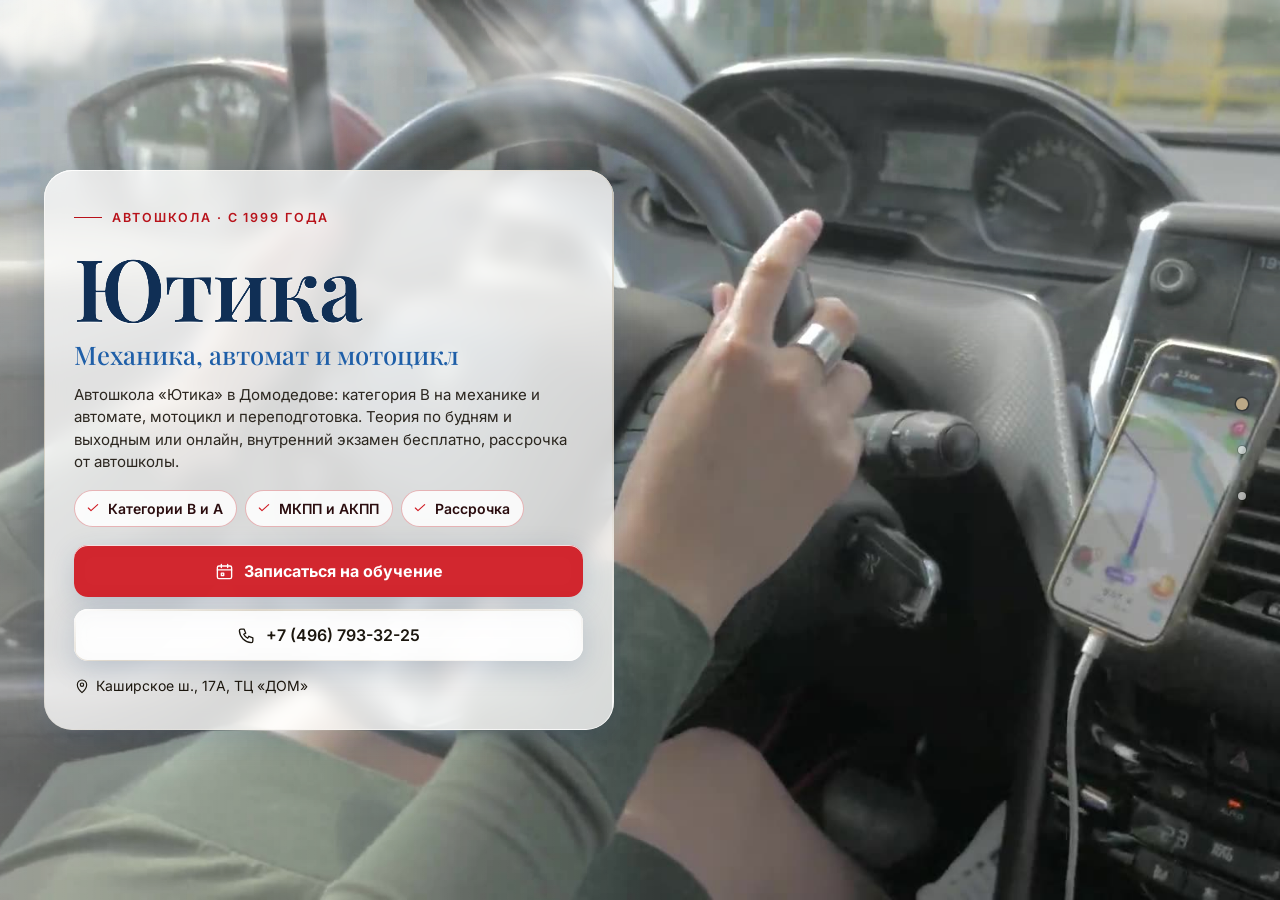
==== index.html @ d8e2cef0 "Автошкола «Ютика»: этап 1 — главная, цены, контакты" ====
<!DOCTYPE html>
<html lang="ru" data-theme="light">
<head>
<meta charset="utf-8">
<meta name="viewport" content="width=device-width, initial-scale=1, viewport-fit=cover">
<title>Автошкола «Ютика», Домодедово — категория B 30 000 ₽, мотоцикл 23 000 ₽, рассрочка</title>
<meta name="description" content="Автошкола «Ютика» в Домодедове: категория B на МКПП и АКПП — 30 000 ₽ по акции, мотоцикл 23 000 ₽, переподготовка 15 000 ₽, рассрочка. ТЦ «ДОМ», Каширское ш., 17А. Телефон +7 (496) 793-32-25.">
<meta name="robots" content="noindex, nofollow, noarchive">
<meta name="geo.region" content="RU-SPE">
<meta name="geo.placename" content="Санкт-Петербург">
<meta name="geo.position" content="59.8944504;30.4585142">
<meta name="ICBM" content="59.8944504, 30.4585142">
<meta property="og:type" content="website">
<meta property="og:locale" content="ru_RU">
<meta property="og:site_name" content="Автошкола «Ютика»">
<meta property="og:title" content="Автошкола «Ютика», Домодедово — категория B 30 000 ₽, мотоцикл 23 000 ₽, рассрочка">
<meta property="og:description" content="Автошкола «Ютика» в Домодедове: категория B на МКПП и АКПП — 30 000 ₽ по акции, мотоцикл 23 000 ₽, переподготовка 15 000 ₽, рассрочка. ТЦ «ДОМ», Каширское ш., 17А. Телефон +7 (496) 793-32-25.">
<meta name="twitter:card" content="summary_large_image">
<meta name="twitter:title" content="Автошкола «Ютика», Домодедово — категория B 30 000 ₽, мотоцикл 23 000 ₽, рассрочка">
<meta name="twitter:description" content="Автошкола «Ютика» в Домодедове: категория B на МКПП и АКПП — 30 000 ₽ по акции, мотоцикл 23 000 ₽, переподготовка 15 000 ₽, рассрочка. ТЦ «ДОМ», Каширское ш., 17А. Телефон +7 (496) 793-32-25.">
<meta name="theme-color" content="#fff0ef">
<link rel="icon" href="data:image/svg+xml,%3Csvg%20xmlns%3D%22http%3A//www.w3.org/2000/svg%22%20viewBox%3D%220%200%2064%2064%22%3E%3Crect%20width%3D%2264%22%20height%3D%2264%22%20rx%3D%2214%22%20fill%3D%22%231f5fa8%22/%3E%3Ccircle%20cx%3D%2232%22%20cy%3D%2232%22%20r%3D%2217%22%20fill%3D%22none%22%20stroke%3D%22%23fff%22%20stroke-width%3D%225%22/%3E%3Ccircle%20cx%3D%2232%22%20cy%3D%2232%22%20r%3D%225%22%20fill%3D%22%23ffc54d%22/%3E%3C/svg%3E">
<script>document.documentElement.classList.add('js');try{var _i=parseInt(localStorage.getItem('nb_fs2'),10),_f=[1,1.15,1.3,1.5][_i];if(_f)document.documentElement.style.setProperty('--fs',_f)}catch(e){}</script>
<style id="hero-timing">:root{--hero-d:1.2s}</style>
<link rel="preload" as="image" href="img/hero-poster.jpg" fetchpriority="high">
<!-- шрифты лежат внутри сайта: Google Fonts у российской аудитории режется -->
<style>
@font-face{font-family:'Inter';font-style:normal;font-weight:400;font-display:swap;src:url(assets/fonts/inter-400-cyrillic-ext.woff2) format('woff2');unicode-range:U+0460-052F, U+1C80-1C8A, U+20B4, U+2DE0-2DFF, U+A640-A69F, U+FE2E-FE2F}
@font-face{font-family:'Inter';font-style:normal;font-weight:400;font-display:swap;src:url(assets/fonts/inter-400-cyrillic.woff2) format('woff2');unicode-range:U+0301, U+0400-045F, U+0490-0491, U+04B0-04B1, U+2116}
@font-face{font-family:'Inter';font-style:normal;font-weight:400;font-display:swap;src:url(assets/fonts/inter-400-latin-ext.woff2) format('woff2');unicode-range:U+0100-02BA, U+02BD-02C5, U+02C7-02CC, U+02CE-02D7, U+02DD-02FF, U+0304, U+0308, U+0329, U+1D00-1DBF, U+1E00-1E9F, U+1EF2-1EFF, U+2020, U+20A0-20AB, U+20AD-20C0, U+2113, U+2C60-2C7F, U+A720-A7FF}
@font-face{font-family:'Inter';font-style:normal;font-weight:400;font-display:swap;src:url(assets/fonts/inter-400-latin.woff2) format('woff2');unicode-range:U+0000-00FF, U+0131, U+0152-0153, U+02BB-02BC, U+02C6, U+02DA, U+02DC, U+0304, U+0308, U+0329, U+2000-206F, U+20AC, U+2122, U+2191, U+2193, U+2212, U+2215, U+FEFF, U+FFFD}
@font-face{font-family:'Inter';font-style:normal;font-weight:500;font-display:swap;src:url(assets/fonts/inter-500-cyrillic-ext.woff2) format('woff2');unicode-range:U+0460-052F, U+1C80-1C8A, U+20B4, U+2DE0-2DFF, U+A640-A69F, U+FE2E-FE2F}
@font-face{font-family:'Inter';font-style:normal;font-weight:500;font-display:swap;src:url(assets/fonts/inter-500-cyrillic.woff2) format('woff2');unicode-range:U+0301, U+0400-045F, U+0490-0491, U+04B0-04B1, U+2116}
@font-face{font-family:'Inter';font-style:normal;font-weight:500;font-display:swap;src:url(assets/fonts/inter-500-latin-ext.woff2) format('woff2');unicode-range:U+0100-02BA, U+02BD-02C5, U+02C7-02CC, U+02CE-02D7, U+02DD-02FF, U+0304, U+0308, U+0329, U+1D00-1DBF, U+1E00-1E9F, U+1EF2-1EFF, U+2020, U+20A0-20AB, U+20AD-20C0, U+2113, U+2C60-2C7F, U+A720-A7FF}
@font-face{font-family:'Inter';font-style:normal;font-weight:500;font-display:swap;src:url(assets/fonts/inter-500-latin.woff2) format('woff2');unicode-range:U+0000-00FF, U+0131, U+0152-0153, U+02BB-02BC, U+02C6, U+02DA, U+02DC, U+0304, U+0308, U+0329, U+2000-206F, U+20AC, U+2122, U+2191, U+2193, U+2212, U+2215, U+FEFF, U+FFFD}
@font-face{font-family:'Inter';font-style:normal;font-weight:600;font-display:swap;src:url(assets/fonts/inter-600-cyrillic-ext.woff2) format('woff2');unicode-range:U+0460-052F, U+1C80-1C8A, U+20B4, U+2DE0-2DFF, U+A640-A69F, U+FE2E-FE2F}
@font-face{font-family:'Inter';font-style:normal;font-weight:600;font-display:swap;src:url(assets/fonts/inter-600-cyrillic.woff2) format('woff2');unicode-range:U+0301, U+0400-045F, U+0490-0491, U+04B0-04B1, U+2116}
@font-face{font-family:'Inter';font-style:normal;font-weight:600;font-display:swap;src:url(assets/fonts/inter-600-latin-ext.woff2) format('woff2');unicode-range:U+0100-02BA, U+02BD-02C5, U+02C7-02CC, U+02CE-02D7, U+02DD-02FF, U+0304, U+0308, U+0329, U+1D00-1DBF, U+1E00-1E9F, U+1EF2-1EFF, U+2020, U+20A0-20AB, U+20AD-20C0, U+2113, U+2C60-2C7F, U+A720-A7FF}
@font-face{font-family:'Inter';font-style:normal;font-weight:600;font-display:swap;src:url(assets/fonts/inter-600-latin.woff2) format('woff2');unicode-range:U+0000-00FF, U+0131, U+0152-0153, U+02BB-02BC, U+02C6, U+02DA, U+02DC, U+0304, U+0308, U+0329, U+2000-206F, U+20AC, U+2122, U+2191, U+2193, U+2212, U+2215, U+FEFF, U+FFFD}
@font-face{font-family:'Inter';font-style:normal;font-weight:700;font-display:swap;src:url(assets/fonts/inter-700-cyrillic-ext.woff2) format('woff2');unicode-range:U+0460-052F, U+1C80-1C8A, U+20B4, U+2DE0-2DFF, U+A640-A69F, U+FE2E-FE2F}
@font-face{font-family:'Inter';font-style:normal;font-weight:700;font-display:swap;src:url(assets/fonts/inter-700-cyrillic.woff2) format('woff2');unicode-range:U+0301, U+0400-045F, U+0490-0491, U+04B0-04B1, U+2116}
@font-face{font-family:'Inter';font-style:normal;font-weight:700;font-display:swap;src:url(assets/fonts/inter-700-latin-ext.woff2) format('woff2');unicode-range:U+0100-02BA, U+02BD-02C5, U+02C7-02CC, U+02CE-02D7, U+02DD-02FF, U+0304, U+0308, U+0329, U+1D00-1DBF, U+1E00-1E9F, U+1EF2-1EFF, U+2020, U+20A0-20AB, U+20AD-20C0, U+2113, U+2C60-2C7F, U+A720-A7FF}
@font-face{font-family:'Inter';font-style:normal;font-weight:700;font-display:swap;src:url(assets/fonts/inter-700-latin.woff2) format('woff2');unicode-range:U+0000-00FF, U+0131, U+0152-0153, U+02BB-02BC, U+02C6, U+02DA, U+02DC, U+0304, U+0308, U+0329, U+2000-206F, U+20AC, U+2122, U+2191, U+2193, U+2212, U+2215, U+FEFF, U+FFFD}
@font-face{font-family:'Playfair Display';font-style:normal;font-weight:500;font-display:swap;src:url(assets/fonts/playfair-display-500-cyrillic.woff2) format('woff2');unicode-range:U+0301, U+0400-045F, U+0490-0491, U+04B0-04B1, U+2116}
@font-face{font-family:'Playfair Display';font-style:normal;font-weight:500;font-display:swap;src:url(assets/fonts/playfair-display-500-latin-ext.woff2) format('woff2');unicode-range:U+0100-02BA, U+02BD-02C5, U+02C7-02CC, U+02CE-02D7, U+02DD-02FF, U+0304, U+0308, U+0329, U+1D00-1DBF, U+1E00-1E9F, U+1EF2-1EFF, U+2020, U+20A0-20AB, U+20AD-20C0, U+2113, U+2C60-2C7F, U+A720-A7FF}
@font-face{font-family:'Playfair Display';font-style:normal;font-weight:500;font-display:swap;src:url(assets/fonts/playfair-display-500-latin.woff2) format('woff2');unicode-range:U+0000-00FF, U+0131, U+0152-0153, U+02BB-02BC, U+02C6, U+02DA, U+02DC, U+0304, U+0308, U+0329, U+2000-206F, U+20AC, U+2122, U+2191, U+2193, U+2212, U+2215, U+FEFF, U+FFFD}
@font-face{font-family:'Playfair Display';font-style:normal;font-weight:600;font-display:swap;src:url(assets/fonts/playfair-display-600-cyrillic.woff2) format('woff2');unicode-range:U+0301, U+0400-045F, U+0490-0491, U+04B0-04B1, U+2116}
@font-face{font-family:'Playfair Display';font-style:normal;font-weight:600;font-display:swap;src:url(assets/fonts/playfair-display-600-latin-ext.woff2) format('woff2');unicode-range:U+0100-02BA, U+02BD-02C5, U+02C7-02CC, U+02CE-02D7, U+02DD-02FF, U+0304, U+0308, U+0329, U+1D00-1DBF, U+1E00-1E9F, U+1EF2-1EFF, U+2020, U+20A0-20AB, U+20AD-20C0, U+2113, U+2C60-2C7F, U+A720-A7FF}
@font-face{font-family:'Playfair Display';font-style:normal;font-weight:600;font-display:swap;src:url(assets/fonts/playfair-display-600-latin.woff2) format('woff2');unicode-range:U+0000-00FF, U+0131, U+0152-0153, U+02BB-02BC, U+02C6, U+02DA, U+02DC, U+0304, U+0308, U+0329, U+2000-206F, U+20AC, U+2122, U+2191, U+2193, U+2212, U+2215, U+FEFF, U+FFFD}
/* ===== Notary site — generator stylesheet (light warm base, dark theme by toggle) ===== */
:root{
  --p100:#665230; --p90:#97825e; --p80:#bba887; --p70:#c2b9a9; --p50:#dad5ce; --p40:#e0dedb;
  --p30:#eeece9; --p20:#f1f1f0; --p10:#f8f8f8; --n100:#0e0f11; --n90:#3c404b; --n10:#fff;

  --bg:var(--p10); --bg2:var(--p20); --bg3:var(--p30); --card:var(--n10); --text:var(--n100); --muted:var(--n90);
  --line:var(--p50); --line2:var(--p40); --accent:var(--p90); --accent-d:var(--p100); --accent-l:var(--p80); --accent-soft:var(--p30);
  --on-accent:#fff; --shadow:0 1px 10px rgba(51,51,51,.10); --shadow-lg:0 12px 40px rgba(30,24,10,.14);
  --hero-ov1:rgba(14,15,17,.72); --hero-ov2:rgba(14,15,17,.30); --sec-ov:rgba(248,248,248,.72);
  --ok:#2e8b57; --bad:#b4453b;
  /* те же цвета составляющими: rgba() понимают все браузеры, color-mix() — нет */
  --bg-rgb:248,248,248; --card-rgb:255,255,255; --accent-rgb:151,130,94; --ok-rgb:46,139,87;

  --zc:var(--fs); --fs:1; --vwu:calc(1vw / var(--fs)); --vhu:calc(1vh / var(--fs));   /* масштаб текста (А−/А+) и «честные» vw/vh под ним */
  --hdr-h:68px; --bar-h:70px; --vh:calc(100*var(--vhu)); --gap:24px; --radius:14px; --radius-s:10px;
  --font:"Inter",Tahoma,Arial,sans-serif; --serif:"Playfair Display",Georgia,"Times New Roman",serif;
  --ease:cubic-bezier(.65,.05,.36,1); --speed:520ms;
}
html[data-theme="dark"]{
  --bg:#17150f; --bg2:#1d1a13; --bg3:#252117; --card:#221e15; --text:#f1ebdf; --muted:#b9ae98;
  --line:#3a3325; --line2:#2f2a1e; --accent:#c9b17f; --accent-d:#e0cf9f; --accent-l:#8d7b58; --accent-soft:#2a251a;
  --on-accent:#17150f; --shadow:0 1px 12px rgba(0,0,0,.45); --shadow-lg:0 14px 40px rgba(0,0,0,.55);
  --hero-ov1:rgba(10,9,6,.80); --hero-ov2:rgba(10,9,6,.40); --sec-ov:rgba(16,15,12,.76);
  --bg-rgb:23,21,15; --card-rgb:34,30,21; --accent-rgb:201,177,127;
}

*,*::before,*::after{box-sizing:border-box}
/* А−/А+: весь сайт — шапка, плашки, меню, формы, окна — растёт пропорционально, как при увеличении масштаба в браузере */
html{-webkit-text-size-adjust:100%;scroll-behavior:auto;zoom:var(--fs,1)}
html,body{height:100%;margin:0;overflow:hidden;background:var(--bg);color:var(--text);
  font-family:var(--font);font-size:16px;line-height:1.55;-webkit-font-smoothing:antialiased}
body{overscroll-behavior:none;position:relative}
a{color:inherit;text-decoration:none}
img{display:block;max-width:100%}
button{font:inherit;color:inherit;background:none;border:0;padding:0;cursor:pointer}
input,select,textarea{font:inherit;color:inherit}
h1,h2,h3,h4,p{margin:0}
ul{margin:0;padding:0;list-style:none}
svg{display:block}
.ico{width:22px;height:22px;stroke:currentColor;fill:none;stroke-width:1.7;stroke-linecap:round;stroke-linejoin:round;flex:none}
.vh{position:absolute!important;width:1px;height:1px;overflow:hidden;clip:rect(0 0 0 0);white-space:nowrap}

/* ---------- typography helpers ---------- */
.kicker{display:inline-flex;align-items:center;gap:10px;font-size:13px;font-weight:600;letter-spacing:.14em;text-transform:uppercase;color:var(--accent)}
.kicker::before{content:"";width:28px;height:1px;background:var(--accent)}
.h2{font-size:clamp(26px,calc(3.2*var(--vwu,1vw)),40px);font-weight:600;letter-spacing:-.02em;line-height:1.12;margin-top:10px}
.lead{color:var(--muted);font-size:17px;max-width:640px;margin-top:12px}
.sec-head{margin-bottom:28px}
#contacts .sec-head{margin-bottom:18px}

/* ---------- buttons ---------- */
.btn{display:inline-flex;align-items:center;justify-content:center;gap:10px;min-height:48px;padding:0 22px;border-radius:999px;
  font-weight:600;font-size:15px;line-height:1;border:1.5px solid transparent;transition:background .25s,color .25s,border-color .25s,transform .2s,box-shadow .25s;white-space:nowrap}
.btn:active{transform:translateY(1px)}
.btn-primary{background:var(--accent-d);color:var(--on-accent);border-color:var(--accent-d)}
.btn-primary:hover{background:var(--accent);border-color:var(--accent);color:#fff}
html[data-theme="dark"] .btn-primary:hover{color:#17150f}
.btn-ghost{border-color:var(--line);color:var(--text);background:var(--card)}
.btn-ghost:hover{border-color:var(--accent);color:var(--accent-d)}
.btn-light{background:rgba(255,255,255,.14);color:#fff;border-color:rgba(255,255,255,.55);backdrop-filter:blur(6px)}
.btn-light:hover{background:#fff;color:var(--n100)}
.btn-white{background:#fff;color:var(--n100);border-color:#fff}
.btn-white:hover{background:var(--p30);border-color:var(--p30)}
.btn .ico{width:18px;height:18px}
.btn-sm{min-height:44px;padding:0 16px;font-size:14px}

/* ---------- header ---------- */
.hdr{position:fixed;top:0;left:0;right:0;height:var(--hdr-h);z-index:200;display:flex;align-items:center;
  zoom:calc(1 / var(--zc,1)); --vwu:1vw; --vhu:1vh;   /* А−/А+ шапку не трогают: она всегда как при 100 % (страница в zoom, шапка — встречный zoom) */
  background:rgba(var(--bg-rgb),.88);backdrop-filter:blur(12px);-webkit-backdrop-filter:blur(12px);
  border-bottom:1px solid var(--line2);transition:background .3s}
.hdr-in{width:100%;max-width:1280px;margin:0 auto;padding:0 28px;display:flex;align-items:center;gap:24px}
.brand{display:flex;align-items:center;gap:12px;min-width:0;min-height:44px}
.mono-img{object-fit:contain;background:#fff;padding:2px;box-sizing:border-box}
.mono{width:42px;height:42px;border-radius:12px;background:var(--accent-d);color:var(--on-accent);display:grid;place-items:center;
  font-family:var(--serif);font-size:20px;font-weight:600;flex:none;letter-spacing:.02em}
.brand-t{display:flex;flex-direction:column;line-height:1.15;min-width:0}
.brand-n{font-weight:600;font-size:15px;white-space:nowrap;overflow:hidden;text-overflow:ellipsis}
.brand-s{font-size:13px;color:var(--muted);white-space:nowrap;overflow:hidden;text-overflow:ellipsis}
.nav{display:flex;align-items:center;gap:4px;margin-left:auto}
.nav > li{position:relative}
.nav-a{display:inline-flex;align-items:center;gap:6px;min-height:44px;padding:10px 12px;border-radius:8px;font-size:14px;font-weight:500;color:var(--text);opacity:.8;transition:opacity .2s,background .2s}
.nav-a:hover,.nav-a.cur,.nav > li.open > .nav-a{opacity:1;background:var(--bg3)}
.nav-a .chev{width:14px;height:14px;transition:transform .25s}
.nav > li.open > .nav-a .chev{transform:rotate(180deg)}
.hdr-tools{display:flex;align-items:center;gap:6px;margin-left:8px}
.tool{width:44px;height:44px;border-radius:10px;display:grid;place-items:center;color:var(--text);opacity:.8;transition:background .2s,opacity .2s}
.tool:hover{background:var(--bg3);opacity:1}
.tool .ico{width:20px;height:20px}
.tool-lang{width:auto;padding:0 10px;gap:6px;font-size:13px;font-weight:600;letter-spacing:.04em;display:flex;align-items:center}
.lang-wrap{position:relative}
.lang-dd{position:absolute;right:0;top:calc(100% + 8px);background:var(--card);border:1px solid var(--line);border-radius:12px;box-shadow:var(--shadow-lg);
  padding:6px;min-width:190px;display:none;z-index:210}
.lang-wrap.open .lang-dd{display:block}
.lang-dd button,.lang-dd a{display:flex;width:100%;align-items:center;gap:10px;min-height:44px;padding:9px 12px;border-radius:8px;font-size:14px;text-align:left}
.lang-dd button:hover,.lang-dd a:hover{background:var(--bg3)}
.lang-dd button.cur,.lang-dd a.cur{color:var(--accent-d);font-weight:600}
.lang-dd b{font-size:13px;letter-spacing:.08em;width:26px;color:var(--muted)}
.hdr-book{margin-left:4px}
.burger{display:none}
.moon,.sun{display:none}
html[data-theme="dark"] .sun{display:block}
html:not([data-theme="dark"]) .moon{display:block}

/* mega menu */
.mega{position:absolute;left:50%;top:calc(100% + 10px);transform:translateX(-50%);width:min(980px,calc(calc(100*var(--vwu,1vw)) - 40px));
  background:var(--card);border:1px solid var(--line);border-radius:16px;box-shadow:var(--shadow-lg);padding:20px;display:none;z-index:210}
.nav > li.open > .mega{display:block}
.mega-head{display:flex;justify-content:space-between;align-items:baseline;gap:16px;padding:0 6px 14px;border-bottom:1px solid var(--line2);margin-bottom:12px}
.mega-head b{font-size:14px}
.mega-head span{font-size:13px;color:var(--muted)}
.mega-grid{display:grid;grid-template-columns:repeat(2,1fr);gap:4px}
.mega-it{display:flex;gap:12px;align-items:flex-start;padding:10px 12px;border-radius:10px;text-align:left;width:100%;transition:background .2s}
.mega-it:hover{background:var(--bg3)}
.mega-it .cic{width:38px;height:38px;border-radius:10px;background:var(--accent-soft);color:var(--accent-d);display:grid;place-items:center;flex:none}
.mega-it .cic .ico{width:20px;height:20px}
.mega-it b{display:block;font-size:14px;font-weight:600}
.mega-it small{display:block;font-size:13px;color:var(--muted);line-height:1.35;margin-top:2px}
.mega-it em{font-style:normal;font-size:13px;color:var(--accent);margin-top:3px;display:block}

/* mobile menu */
.mmenu{position:fixed;top:calc(var(--hdr-h) / var(--zc,1));left:0;right:0;bottom:var(--bar-h);z-index:190;background:var(--bg);overflow-y:auto;padding:14px 18px 30px;display:none}
.mmenu.open{display:block}
.mmenu a,.mmenu .macc > button{display:flex;align-items:center;justify-content:space-between;width:100%;padding:14px 6px;border-bottom:1px solid var(--line2);font-size:17px;font-weight:500;text-align:left}
.mmenu .macc > button .chev{width:18px;height:18px;transition:transform .25s}
.mmenu .macc.open > button .chev{transform:rotate(180deg)}
.mmenu .macc-list{display:none;padding:4px 0 8px}
.mmenu .macc.open .macc-list{display:block}
.mmenu .macc-list button{display:flex;align-items:center;gap:12px;width:100%;padding:11px 8px;border-radius:10px;text-align:left;font-size:15px}
.mmenu .macc-list button:hover{background:var(--bg3)}
.mmenu .macc-list .cic{width:32px;height:32px;border-radius:8px;background:var(--accent-soft);color:var(--accent-d);display:grid;place-items:center;flex:none}
.mmenu .macc-list .cic .ico{width:17px;height:17px}
.mmenu-foot{display:flex;flex-wrap:wrap;gap:8px;margin-top:18px}
.mmenu-foot .btn{flex:1}

/* ---------- full-page scroller ---------- */
.fp{position:relative;width:100%;height:var(--vh);overflow:hidden}
.fp-track{will-change:transform;transition:transform var(--speed) var(--ease)}
.fp-track.no-anim{transition:none}
.sec{position:relative;height:var(--vh);width:100%;overflow:hidden}
.sec-scroll{height:100%;overflow-y:auto;overflow-x:hidden;display:flex;flex-direction:column;
  padding:calc(var(--hdr-h) / var(--zc,1) + 20px) 28px calc(var(--bar-h) + 96px);-webkit-overflow-scrolling:touch;scrollbar-width:thin;scrollbar-color:var(--line) transparent}
.wrap{margin:auto;width:100%;max-width:1180px}
.sec-alt{background:var(--bg2)}

/* reveal animation */
.rv{opacity:0;transform:translateY(18px);transition:opacity .7s ease,transform .7s ease;transition-delay:calc(var(--i,0) * 90ms)}
.sec.active .rv{opacity:1;transform:none}

/* side dots */
.dots{position:fixed;right:16px;top:50%;transform:translateY(-50%);z-index:150;display:flex;flex-direction:column;gap:2px}
.dots button{position:relative;width:44px;height:44px;display:grid;place-items:center}
.dots button::after{content:"";width:8px;height:8px;border-radius:50%;background:var(--muted);opacity:.45;transition:transform .25s,opacity .25s,background .25s}
.dots button:hover::after{opacity:.9}
.dots button.cur::after{background:var(--accent);opacity:1;transform:scale(1.5)}
.dots button span{position:absolute;right:32px;top:50%;transform:translateY(-50%) translateX(6px);background:var(--n100);color:#fff;font-size:13px;
  padding:5px 10px;border-radius:6px;white-space:nowrap;opacity:0;pointer-events:none;transition:opacity .2s,transform .2s}
.dots button:hover span{opacity:1;transform:translateY(-50%)}
.sec-hero ~ .dots{color:#fff}
body[data-sec="0"] .dots button::after{background:#fff}
body[data-sec="0"] .dots button.cur::after{background:var(--p80)}

.sec:not(.sec-hero) .sec-scroll{position:relative;z-index:1}

.status{display:inline-flex;align-items:center;gap:8px;padding:8px 14px 8px 10px;border-radius:999px;background:rgba(255,255,255,.12);border:1px solid rgba(255,255,255,.28);font-size:13px;backdrop-filter:blur(6px)}
.status i{width:9px;height:9px;border-radius:50%;background:#7bd389;box-shadow:0 0 0 3px rgba(123,211,137,.28)}
.status.closed i{background:#f08a7e;box-shadow:0 0 0 3px rgba(240,138,126,.28)}
.status.soon i{background:#f0c674;box-shadow:0 0 0 3px rgba(240,198,116,.28)}
.status span{opacity:.85}
.addr-link{display:inline-flex;align-items:center;gap:6px;border-bottom:1px solid currentColor;padding:13px 0 14px;margin:-13px 0 -14px;transition:color .2s}
.addr-link:hover{color:var(--accent)}
.addr-link .ico{width:16px;height:16px}

/* ---------- services ---------- */
.svc-grid{display:grid;grid-template-columns:repeat(5,1fr);gap:14px}
.svc{display:flex;flex-direction:column;align-items:flex-start;gap:10px;padding:18px 16px 16px;border-radius:var(--radius);background:var(--card);border:1px solid var(--line2);
  text-align:left;min-height:170px;transition:transform .25s,box-shadow .25s,border-color .25s;position:relative}
.svc:hover{transform:translateY(-3px);box-shadow:var(--shadow-lg);border-color:var(--accent-l)}
.svc .cic{width:44px;height:44px;border-radius:12px;background:var(--accent-soft);color:var(--accent-d);display:grid;place-items:center}
.svc b{font-size:15px;font-weight:600;line-height:1.3}
.svc small{font-size:13px;color:var(--muted);line-height:1.35}
.svc em{font-style:normal;font-size:13px;color:var(--accent);margin-top:auto;padding-top:6px;display:inline-flex;align-items:center;gap:4px}
.svc em .ico{width:12px;height:12px}

/* ---------- about ---------- */
.about{display:grid;grid-template-columns:1.15fr .85fr;gap:48px;align-items:start}
.about-txt p{color:var(--muted);margin-top:14px;font-size:16px}
.about-txt p:first-of-type{color:var(--text)}
.quote{margin-top:22px;padding:16px 20px;border-left:3px solid var(--accent);background:var(--card);border-radius:0 12px 12px 0;font-family:var(--serif);font-size:18px;line-height:1.45;color:var(--text)}
.creds{display:grid;gap:10px}
.cred{display:flex;gap:14px;align-items:center;padding:14px 16px;border-radius:12px;background:var(--card);border:1px solid var(--line2)}
.cred .cic{width:40px;height:40px;border-radius:10px;background:var(--accent-soft);color:var(--accent-d);display:grid;place-items:center;flex:none}
.cred .cic .ico{width:20px;height:20px}
.cred small{display:block;font-size:13px;color:var(--muted);text-transform:uppercase;letter-spacing:.06em}
.cred b{display:block;font-size:15px;font-weight:600;line-height:1.3}
.chips{display:flex;flex-wrap:wrap;gap:8px;margin-top:16px}
.chips li{padding:8px 14px;border-radius:999px;border:1px solid var(--accent-l);color:var(--accent-d);font-size:13.5px;font-weight:500;background:var(--card)}
.strong-lbl{margin-top:22px;font-size:13px;text-transform:uppercase;letter-spacing:.1em;color:var(--muted)}

/* ---------- how ---------- */
.steps{display:grid;grid-template-columns:repeat(5,1fr);gap:16px;position:relative;margin-top:14px}
.steps::before{content:"";position:absolute;left:8%;right:8%;top:30px;height:1px;background:var(--line)}
.step{position:relative;padding:0 8px}
.step-n{width:60px;height:60px;border-radius:50%;background:var(--card);border:1.5px solid var(--accent-l);color:var(--accent-d);display:grid;place-items:center;
  font-family:var(--serif);font-size:24px;font-weight:600;position:relative;z-index:1;transition:background .4s,color .4s}
.sec.active .step-n{animation:pop .6s var(--ease) both;animation-delay:calc(var(--i) * 140ms + 150ms)}
@keyframes pop{0%{transform:scale(.6);opacity:0}60%{transform:scale(1.08);opacity:1}100%{transform:scale(1)}}
.step b{display:block;margin-top:16px;font-size:17px;font-weight:600}
.step p{color:var(--muted);font-size:14.5px;margin-top:6px}

/* ---------- reviews ---------- */
.reviews{display:grid;grid-template-columns:300px 1fr;gap:28px;align-items:start}
.rsum{background:var(--card);border:1px solid var(--line2);border-radius:var(--radius);padding:26px 24px;text-align:center}
.rsum .big{font-family:var(--serif);font-size:64px;line-height:1;font-weight:500;color:var(--accent-d)}
.stars{display:inline-flex;gap:3px;--fill:100%}
.stars svg{width:20px;height:20px}
.stars .st{fill:var(--line);stroke:none}
.stars .st.on{fill:#e7b73b}
.stars .st.half{fill:url(#halfgrad)}
.rsum .stars{margin-top:8px}
.rsum p{color:var(--muted);font-size:13.5px;margin-top:10px;line-height:1.4}
.rsum .btn{margin-top:16px;width:100%}
.rsum .gis{display:block;margin:10px 0 -14px;padding:14px 0;font-size:13px;color:var(--accent-d);text-decoration:underline;text-underline-offset:3px}
.rgrid{display:grid;grid-template-columns:repeat(2,1fr);gap:14px}
.rev{background:var(--card);border:1px solid var(--line2);border-radius:var(--radius);padding:20px;display:flex;flex-direction:column;gap:10px}
.rev .stars svg{width:15px;height:15px}
.rev p{font-size:14.5px;line-height:1.5;flex:1}
.rev p::before{content:"“";font-family:var(--serif);color:var(--accent);font-size:22px;line-height:0;margin-right:4px;vertical-align:-6px}
.rev-meta{display:flex;flex-wrap:wrap;justify-content:space-between;gap:4px 10px;align-items:baseline;font-size:13px;color:var(--muted)}
.rev-meta b{color:var(--text);font-weight:600}
.rev-src{display:inline-flex;align-items:center;gap:5px;white-space:nowrap;margin-left:auto}
.rev-src i{width:6px;height:6px;border-radius:50%;background:var(--accent)}
.rev-sample{color:var(--muted);font-style:italic;opacity:.85}
.rev-real{color:var(--accent-d);font-weight:600}
.rev-real i{background:var(--ok)}
.rev-is-real{border-color:var(--accent-l)}
.demo-note{margin-top:14px;max-width:760px;font-size:13.5px;line-height:1.45;color:var(--muted);background:var(--accent-soft);
  border-left:3px solid var(--accent);border-radius:0 8px 8px 0;padding:8px 12px}
.rnote{margin-top:14px;font-size:13px;color:var(--muted)}

/* ---------- faq ---------- */
.faq{display:grid;grid-template-columns:1fr 1fr;gap:0 32px;align-items:start}
.faq-col{display:flex;flex-direction:column}
.fq{border-bottom:1px solid var(--line)}
.fq > button{display:flex;width:100%;align-items:center;justify-content:space-between;gap:16px;min-height:44px;padding:16px 4px;text-align:left;font-weight:600;font-size:15.5px;line-height:1.35}
.fq > button .pl{width:26px;height:26px;border-radius:50%;border:1px solid var(--line);display:grid;place-items:center;flex:none;color:var(--accent-d);transition:transform .3s,background .3s}
.fq > button .pl .ico{width:14px;height:14px}
.fq.open > button .pl{transform:rotate(45deg);background:var(--accent-soft)}
.fq-a{display:grid;grid-template-rows:0fr;transition:grid-template-rows .35s var(--ease)}
.fq.open .fq-a{grid-template-rows:1fr}
.fq-a > div{overflow:hidden}
.fq-a p{color:var(--muted);font-size:14.5px;padding:0 4px 16px;line-height:1.55}
.fq-a .faq-note{font-size:13px;color:var(--accent-d);padding-bottom:6px}
.fq-a .faq-note:empty{display:none}

/* ---------- contacts ---------- */
.contacts{display:grid;grid-template-columns:1fr 1.05fr 1fr;gap:18px;align-items:stretch}
.contacts .cbox{padding:16px 18px}
.cbox{background:var(--card);border:1px solid var(--line2);border-radius:var(--radius);padding:20px}
.cl{display:grid;gap:12px}
.cl li{display:flex;gap:12px;align-items:flex-start}
.cl .cic{width:36px;height:36px;border-radius:10px;background:var(--accent-soft);color:var(--accent-d);display:grid;place-items:center;flex:none}
.cl .cic .ico{width:18px;height:18px}
.cl small{display:block;font-size:13px;color:var(--muted);text-transform:uppercase;letter-spacing:.06em}
.cl b{display:block;font-weight:500;font-size:15px;line-height:1.4}
.cl a.tel,.cl a.mail{display:block;padding:14px 0;margin:-14px 0}
.cl a.tel:hover,.cl a.mail:hover{color:var(--accent-d)}
.hours-link{display:inline-block;font-size:13px;color:var(--accent-d);text-decoration:underline;text-underline-offset:3px;padding:14px 0;margin:-14px 0}
.cl .msgs{display:flex;gap:8px;margin-top:4px;flex-wrap:wrap}
.cl .msgs a{display:inline-flex;align-items:center;gap:6px;padding:6px 10px;border-radius:8px;border:1px solid var(--line);font-size:13px;min-height:44px}
.cl .msgs a .ico{width:16px;height:16px}
.mapbox{display:flex;flex-direction:column;gap:12px;padding:12px}
.map{flex:1;min-height:280px;border-radius:10px;overflow:hidden;border:1px solid var(--line);background:var(--bg3);position:relative}
.map iframe{width:100%;height:100%;border:0;position:absolute;inset:0}
.map-actions{display:flex;gap:8px;flex-wrap:wrap}
.map-actions .btn{flex:1;min-height:44px;font-size:14px;padding:0 12px}

/* form */
.form h3{font-size:19px;font-weight:600}
.form .fdesc{color:var(--muted);font-size:13.5px;margin-top:6px}
.fg{display:grid;gap:8px;margin-top:12px}
.f2{display:grid;grid-template-columns:1fr 1fr;gap:10px}
.fld{display:flex;flex-direction:column;gap:4px}
.fld label{font-size:13px;color:var(--muted);font-weight:500}
.fld input,.fld select,.fld textarea{width:100%;background:var(--bg);border:1px solid var(--line);border-radius:10px;padding:8px 12px;font-size:14px;transition:border-color .2s,box-shadow .2s;min-height:44px}
.fld textarea{min-height:48px;resize:vertical}
.fld input:focus,.fld select:focus,.fld textarea:focus{outline:0;border-color:var(--accent);box-shadow:0 0 0 3px rgba(var(--accent-rgb),.22)}
.fld.err input,.fld.err select{border-color:var(--bad)}
.ferr{font-size:13px;color:var(--bad);display:none}
.fld.err .ferr{display:block}
.fnote{font-size:13px;color:var(--muted);margin-top:8px;line-height:1.4}
.fok{display:none;margin-top:10px;padding:10px 12px;border-radius:10px;background:rgba(var(--ok-rgb),.12);color:var(--ok);font-size:13.5px}
.fok.show{display:block}

.foot{margin-top:18px;padding-top:12px;padding-left:250px;flex-wrap:nowrap;align-items:flex-start;border-top:1px solid var(--line2);display:flex;justify-content:space-between;gap:16px;flex-wrap:wrap;font-size:13px;color:var(--muted)}
.foot p{max-width:none}
.foot .fl{white-space:nowrap;flex:none}
.foot .fl a{margin-left:14px;padding:14px 0;margin-top:-14px;margin-bottom:-14px;display:inline-block;min-width:44px;text-align:center;text-decoration:underline;text-underline-offset:3px}

/* ---------- bottom bar ---------- */
.bar{position:fixed;inset:auto 0 0;z-index:300;background:var(--card);box-shadow:0 -1px 10px rgba(51,51,51,.1);border-top:1px solid var(--line2);
  padding:6px 0;padding-bottom:calc(6px + env(safe-area-inset-bottom,0px))}
.bar-in{display:flex;justify-content:space-around;align-items:center;max-width:1080px;margin:0 auto}
.bi{display:flex;flex-direction:column;align-items:center;gap:5px;padding:8px 24px;border-radius:10px;font-size:13.5px;line-height:1;color:var(--text);opacity:.65;
  transition:opacity .3s,background .3s,color .3s;flex:1;max-width:190px;min-width:0}
.bi span{white-space:nowrap;max-width:100%;overflow:hidden;text-overflow:ellipsis}
.bi .ico{width:24px;height:24px}
.bi:hover{opacity:1;background:var(--bg3)}
.bi.cur{opacity:1;color:var(--accent-d)}


/* ---------- modals ---------- */
.modal{position:fixed;inset:0;z-index:400;background:rgba(14,15,17,.62);display:none;align-items:center;justify-content:center;padding:20px}
.modal.open{display:flex}
.mbox{background:var(--card);color:var(--text);border-radius:18px;width:100%;max-width:560px;max-height:min(calc(86*var(--vhu,1vh)),860px);overflow:auto;padding:26px 26px 22px;position:relative;box-shadow:var(--shadow-lg);
  animation:mup .3s var(--ease)}
@keyframes mup{from{opacity:0;transform:translateY(16px) scale(.98)}to{opacity:1;transform:none}}
.mbox-lg{max-width:760px}
.mclose{position:absolute;top:12px;right:12px;width:44px;height:44px;border-radius:50%;display:grid;place-items:center;color:var(--muted)}
.mclose:hover{background:var(--bg3);color:var(--text)}
.mbox h3{font-size:22px;font-weight:600;padding-right:36px}
.mbox .msub{color:var(--muted);font-size:14px;margin-top:4px}
.hours-t{width:100%;border-collapse:collapse;margin-top:16px;font-size:15px}
.hours-t td{padding:9px 6px;border-bottom:1px solid var(--line2)}
.hours-t td:last-child{text-align:right;font-weight:500;white-space:nowrap}
.hours-t tr.today td{color:var(--accent-d);font-weight:600}
.hours-t tr.today td:first-child::after{content:" · " attr(data-today);font-weight:400;font-size:13px;color:var(--muted)}
.hours-t tr.off td:last-child{color:var(--muted);font-weight:400}
.mnote{margin-top:14px;padding:12px 14px;border-radius:10px;background:var(--bg2);font-size:13.5px;color:var(--muted)}
.mnote b{display:block;color:var(--text);margin-bottom:3px;font-size:13px}
.mcontacts{display:flex;flex-wrap:wrap;gap:8px;margin-top:14px}
.mcontacts a{display:inline-flex;align-items:center;gap:7px;min-height:44px;padding:9px 13px;border-radius:10px;border:1px solid var(--line);font-size:13.5px}
.mcontacts a .ico{width:16px;height:16px}
.mcontacts a:hover{border-color:var(--accent)}
/* способы записи: позвонить, написать на почту, заказать обратный звонок */
.bk-opts{display:grid;gap:10px;margin-top:14px}
.bk-opt{display:flex;align-items:center;gap:14px;min-height:60px;padding:10px 16px;border-radius:14px;border:1px solid var(--line);background:var(--bg3);color:var(--text);font-size:16px;font-weight:600;text-align:left;text-decoration:none;transition:border-color .2s,background .2s}
.bk-opt:hover{border-color:var(--accent);background:var(--accent-soft)}
.bk-opt .ico{width:24px;height:24px;color:var(--accent-d);flex:none}
.bk-opt small{display:block;font-weight:400;font-size:13px;color:var(--muted);margin-top:1px}
.mbox-book{max-width:440px}
/* оплата значками, подпись у общего телефона */
.pay-pills{display:flex;flex-wrap:wrap;gap:6px;margin-top:5px}
.pay-pill{display:inline-flex;align-items:center;gap:6px;padding:4px 11px 4px 9px;border-radius:999px;border:1px solid var(--line);background:var(--bg3);font-size:13px;font-weight:600;line-height:1.3;white-space:nowrap}
.pay-pill .ico{width:15px;height:15px;color:var(--accent-d)}
.pay-pill.pay-logo{background:#fff;border-color:rgba(0,0,0,.12);padding:3px 11px;min-height:28px}
.pay-pill.pay-logo img{display:block;height:17px;width:auto}
.pay-pill.pay-logo img[src$="sbp.svg"]{height:20px}

.brand-t{display:flex;flex-direction:column;justify-content:center;gap:2px;line-height:1.1;min-width:0}
.brand-s{display:block;font-size:10.5px;font-weight:600;letter-spacing:.16em;text-transform:uppercase;color:var(--muted);white-space:nowrap;overflow:visible;text-overflow:clip}
.brand-n{font-size:16px;font-weight:600;white-space:nowrap;overflow:visible;text-overflow:clip}
.nav-a{white-space:nowrap}
#navServices{position:static}
.mega{max-height:calc(calc(100*var(--vhu,1vh)) - var(--hdr-h) - 24px);overflow-y:auto;top:calc(100% + 6px);width:min(980px,calc(calc(100*var(--vwu,1vw)) - 32px))}
@media screen and (max-width:760px){.mega-grid{grid-template-columns:1fr}}
@media screen and (max-width:479px){.brand-t{display:flex}.brand-s{font-size:9px;letter-spacing:.14em}.brand-n{font-size:12.5px;white-space:normal;line-height:1.12}}
.bk-inline{grid-template-columns:repeat(3,1fr);gap:8px}
.bk-inline .bk-opt{flex-direction:column;justify-content:center;gap:5px;min-height:76px;padding:9px 6px;font-size:13.5px;text-align:center;line-height:1.2}
.bk-inline .bk-opt .ico{width:22px;height:22px}
.bk-inline .bk-opt small{display:none}
/* services modal */
.svc-list{margin-top:16px;display:grid;grid-template-columns:1fr 1fr;gap:6px}
.svc-list button{display:flex;gap:10px;align-items:center;width:100%;min-height:44px;text-align:left;padding:10px 12px;border-radius:10px;font-size:14px;line-height:1.35;border:1px solid var(--line2);background:var(--bg)}
.svc-list button:hover{border-color:var(--accent);background:var(--accent-soft)}
.svc-list button .ico{width:16px;height:16px;color:var(--accent);margin-top:2px}
.mhint{font-size:13px;color:var(--muted);margin-top:12px}
.mhead{display:flex;gap:14px;align-items:center;padding-right:36px}
.mhead .cic{width:48px;height:48px;border-radius:12px;background:var(--accent-soft);color:var(--accent-d);display:grid;place-items:center;flex:none}

/* ---------- responsive ---------- */
@media (max-width:1200px){
  .svc-grid{grid-template-columns:repeat(5,1fr)}
  .svc{min-height:160px;padding:14px}
  .svc small{display:none}
}
@media screen and (max-width:991px){
  :root{--hdr-h:62px}
  .nav,.hdr-book{display:none}
  .burger{display:grid}
  .hdr-in{padding:0 18px;gap:12px}
}
@media (max-width:991px){
  :root{--bar-h:64px}
  .sec-scroll{padding:calc(var(--hdr-h) / var(--zc,1) + 16px) 22px calc(var(--bar-h) + 96px)}
  .dots{right:8px;gap:8px}
  .dots button span{display:none}
  .svc-grid{grid-template-columns:repeat(3,1fr);gap:10px}
  .svc{min-height:0}
  .about{grid-template-columns:1fr;gap:22px}
  .steps{grid-template-columns:repeat(5,1fr);gap:10px}
  .step-n{width:48px;height:48px;font-size:20px}
  .step b{font-size:15px}.step p{font-size:13px}
  .reviews{grid-template-columns:1fr;gap:16px}
  .rsum{display:flex;align-items:center;gap:18px;text-align:left;padding:16px 18px}
  .rsum .big{font-size:44px}.rsum .stars{margin:0}.rsum p{margin:0;flex:1}.rsum .btn{margin:0;width:auto}.rsum .gis{display:none}
  .faq{grid-template-columns:1fr;gap:0}
  .contacts{grid-template-columns:1fr 1fr}
  .foot{padding-left:0}
  .contacts .form{grid-column:1 / -1}
  .map{min-height:240px}
  .bi{padding:10px 12px;font-size:13px}
}
@media (max-width:767px){
  :root{--bar-h:62px}
  .h2{font-size:26px}
  .lead{font-size:15px}
  .sec-head{margin-bottom:18px}
  .sec-scroll{padding-left:16px;padding-right:16px}
  .svc-grid{grid-template-columns:repeat(2,1fr);gap:10px}
  .svc{padding:12px;gap:8px}
  .svc .cic{width:36px;height:36px}
  .svc b{font-size:13.5px}
  .svc em{display:none}
  .steps{grid-template-columns:1fr;gap:12px}
  .steps::before{left:24px;right:auto;top:10px;bottom:10px;height:auto;width:1px}
  .step{display:grid;grid-template-columns:48px 1fr;gap:14px;align-items:start;padding:0}
  .step-n{grid-row:1 / span 2}
  .step b{margin-top:10px;grid-column:2}
  .step p{grid-column:2;margin-top:2px}
  .rgrid{display:flex;overflow-x:auto;gap:12px;scroll-snap-type:x mandatory;padding-bottom:8px;margin:0 -16px;padding-left:16px;padding-right:16px;scrollbar-width:none}
  .rgrid::-webkit-scrollbar{display:none}
  .rev{flex:0 0 82%;scroll-snap-align:start}
  .rsum{flex-wrap:wrap;gap:12px}
  .rsum p{flex-basis:100%}
  .contacts{grid-template-columns:1fr;gap:14px}
  .contacts .form{grid-column:auto}
  .cbox{padding:16px}
  .map{min-height:220px}
  .f2{grid-template-columns:1fr}
  .foot{flex-direction:column;gap:8px;padding-left:0}
  .bi{padding:8px 4px;font-size:13px;gap:4px}
  .bi .ico{width:22px;height:22px}
  .sec-scroll{padding-bottom:calc(var(--bar-h) + 66px)}
  .mmenu{padding-bottom:80px}
  .demo-note{font-size:13px;padding:7px 10px}
  .mbox{padding:22px 18px 18px;border-radius:16px}
  .svc-list{grid-template-columns:1fr}
  .dots{right:6px;gap:0}
  .dots button{width:44px;height:44px}
  .dots button::after{width:6px;height:6px}
}
@media screen and (max-width:479px){
  :root{--hdr-h:58px}
  .mono{width:36px;height:36px;font-size:17px;border-radius:10px}
  .brand-n{font-size:14px}
  /* тапы в шапке доведены до 44px (см. .tool ниже) — на самой узкой ширине
     текстовому названию рядом с логотипом уже не хватает места без обрезки,
     поэтому в шапке оставляем только логотип-ссылку */
  .tool{width:44px;height:44px}
  .tool-lang{padding:0 8px;width:auto}
  .tool-lang .ico{display:none}
}
@media (max-width:479px){
  :root{--bar-h:60px}
  .svc{padding:11px 10px}
  .svc b{font-size:13px}
  .bi{padding:6px 2px;font-size:13px;gap:4px;width:100%;max-width:none;letter-spacing:-.01em}
  .bi .ico{width:20px;height:20px}
  .bar{padding:5px 0}
  .cl b{font-size:14px}
}
@media (max-height:640px) and (min-width:768px){
  .svc{min-height:0}
}
@media (prefers-reduced-motion:reduce){
  .fp-track{transition-duration:0s}
  .rv{transition:none;opacity:1;transform:none}
}


/* пометка «демонстрационный проект» в подвале */
.foot-demo{margin-top:.5em;font-size:13px;line-height:1.45;opacity:.62}
.foot-demo a{padding:14px 0;margin:-14px 0;display:inline-block;min-width:44px;text-decoration:underline}

/* --- материалы конторы (перенесённый контент клиента) --- */
.info-links{display:flex;flex-wrap:wrap;gap:10px;justify-content:center;margin-top:26px}
.info-links .ilink{display:inline-flex;align-items:center;gap:8px;min-height:44px;padding:9px 16px;border-radius:999px;border:1px solid var(--line);background:var(--card);color:var(--text);font:inherit;font-size:14px;cursor:pointer;transition:background .2s,border-color .2s}
.info-links .ilink:hover{border-color:var(--accent-d);background:var(--bg-alt)}
.info-tabs{display:flex;flex-wrap:wrap;gap:8px;margin:14px 0 4px}
.info-tabs button{min-height:44px;padding:7px 13px;border-radius:999px;border:1px solid var(--line);background:transparent;color:var(--text);font:inherit;font-size:13px;cursor:pointer}
.info-tabs button[aria-selected="true"]{background:var(--accent-d);border-color:var(--accent-d);color:#fff}
.info-body{max-height:min(calc(56*var(--vhu,1vh)),520px);overflow:auto;margin-top:10px;padding-right:4px}
.info-note{font-size:13px;opacity:.7;margin:6px 0 10px}
.info-i{border-bottom:1px solid var(--line)}
.info-i > button{width:100%;display:flex;justify-content:space-between;align-items:center;gap:12px;padding:13px 2px;background:none;border:0;color:inherit;font:inherit;font-weight:600;text-align:left;cursor:pointer}
.info-i > button .pl{width:26px;height:26px;border-radius:50%;border:1px solid var(--line);display:grid;place-items:center;flex:none;color:var(--accent-d);transition:transform .3s,background .3s}
.info-i > button .pl .ico{width:14px;height:14px}
.info-i.open > button .pl{transform:rotate(45deg);background:var(--accent-soft)}
.info-i > div{display:none;padding:0 2px 14px;font-size:15px;line-height:1.62}
.info-i.open > div{display:block}
.info-i p{margin:0 0 10px}
.info-i h4{margin:14px 0 6px;font-size:15px}
.info-i ul{margin:0 0 10px;padding-left:20px}
.info-i li{margin:0 0 5px}
.info-i table{width:100%;border-collapse:collapse;margin:0 0 12px;font-size:14px}
.info-i th,.info-i td{border:1px solid var(--line);padding:7px 9px;text-align:left;vertical-align:top}
.info-f{display:inline-flex;align-items:center;gap:7px;margin:0 8px 8px 0;min-height:44px;padding:7px 12px;border:1px solid var(--line);border-radius:8px;font-size:13px;text-decoration:none;color:var(--accent-d)}
.info-src{display:block;font-size:13px;opacity:.55;margin-top:8px}

/* мобильный: экран должен помещаться целиком, без прокрутки внутри секции —
   поэтому убираем самое объёмное (встроенная карта заменяется кнопкой) и поджимаем формы */
@media (max-width:760px){
  .mapbox .map{display:none}
  .mapbox{padding:0;background:none;border:0}
  /* карточка со списком контактов на телефоне не нужна: адрес, телефон, часы —
     в нижней плашке; прячем её целиком, иначе остаётся пустая рамка */
  #contacts .cbox-info{display:none}
  .foot{padding-left:0;font-size:13px;gap:8px}
  .foot .fl{white-space:normal;flex:1 1 auto}
  .foot .fl a{margin:-14px 12px -14px 0;padding:14px 0;display:inline-block}
  .form .fld{margin-bottom:8px}
  .reviews .rev:nth-child(n+4){display:none}
  .creds .cred:nth-child(n+4){display:none}
  /* второстепенное на телефоне убираем: метро и оплата есть в модалке часов,
     язык и удобное время можно написать в комментарии */
  .cl li.li-metro,.cl li.li-payment{display:none}
  .fld-lang,.fld-time{display:none}
  .foot [data-i18n="foot_disclaimer"]{display:none}
  .foot{padding-top:10px;font-size:13px}
  #about .sec-head .lead,#contacts .sec-head .lead,.form .fnote{display:none}
  /* на телефоне адрес, часы и телефоны всегда под рукой в нижней плашке,
     поэтому на экране контактов оставляем форму и кнопки карты */
  #about .quote,#about .about-txt p:nth-of-type(3){display:none}
  .creds .cred:nth-child(n+3){display:none}
}

/* ---------- размер текста и режим для слабовидящих ---------- */
.tool-a span{font-weight:700;font-size:13px;line-height:1;letter-spacing:.01em}
#hcBtn[aria-pressed="true"]{border-color:var(--accent-d);color:var(--accent-d)}

html[data-hc="1"]{
  --bg:#000; --bg2:#000; --bg3:#000; --card:#000; --text:#fff; --muted:#fff;
  --line:#fff; --line2:#fff; --accent:#ffe14d; --accent-d:#ffe14d; --accent-l:#ffe14d;
  --accent-soft:#000; --on-accent:#000; --shadow:none; --shadow-lg:none;
  --hero-ov1:rgba(0,0,0,.9); --hero-ov2:rgba(0,0,0,.85); --sec-ov:rgba(0,0,0,.92);
  --bg-rgb:0,0,0; --card-rgb:0,0,0; --accent-rgb:255,225,77;
}
html[data-hc="1"] body{background:#000;color:#fff}
html[data-hc="1"] .sec-bg,html[data-hc="1"] .hero-bg,html[data-hc="1"] .sec-photo{display:none!important}
html[data-hc="1"] *{text-shadow:none!important;box-shadow:none!important;backdrop-filter:none!important}
html[data-hc="1"] .card,html[data-hc="1"] .tool,html[data-hc="1"] .btn,
html[data-hc="1"] .chip,html[data-hc="1"] .tag{border:2px solid #fff!important;background:#000!important;color:#fff!important}
html[data-hc="1"] .btn-primary{background:#ffe14d!important;color:#000!important;border-color:#ffe14d!important}
html[data-hc="1"] .btn-primary *{color:#000!important}
html[data-hc="1"] .sec-scroll :where(p,li,span,small,b,strong,h1,h2,h3,h4,td,th,div){color:#fff!important;opacity:1!important}
html[data-hc="1"] a:not(.btn):not(.nav-a){text-decoration:underline;color:#ffe14d!important}
html[data-hc="1"] :focus-visible{outline:3px solid #ffe14d;outline-offset:2px}

/* палец должен попадать и по ширине, не только по высоте — правило в самом
   конце файла, чтобы точно не быть перебитым медиа-запросами/темой выше */
.tool,.tool-lang,.brand{min-width:44px}

</style>
<link rel="stylesheet" href="css/etalon.css?v=20261112f">
<link rel="stylesheet" href="css/title-b.css?v=20261112f">
<link rel="stylesheet" href="css/nevo.css?v=20261112f">
<link rel="stylesheet" href="css/school.css?v=1">
<script type="application/ld+json">{"@context": "https://schema.org", "@type": "DrivingSchool", "name": "Автошкола «Ютика»", "telephone": "+7 (496) 793-32-25", "email": "yutikasite@yandex.ru", "sameAs": [], "address": {"@type": "PostalAddress", "streetAddress": "Каширское ш., 17А", "addressLocality": "Домодедово", "addressCountry": "RU"}, "geo": {"@type": "GeoCoordinates", "latitude": 55.4448879, "longitude": 37.7676565}, "department": [], "hasOfferCatalog": {"@type": "OfferCatalog", "name": "Обучение вождению", "itemListElement": [{"@type": "Offer", "itemOffered": {"@type": "Course", "name": "B  — стандартный — Стоимость"}, "price": "30000", "priceCurrency": "RUB"}, {"@type": "Offer", "itemOffered": {"@type": "Course", "name": "B  — онлайн-курс — Стоимость"}, "price": "30000", "priceCurrency": "RUB"}, {"@type": "Offer", "itemOffered": {"@type": "Course", "name": "Переподготовка  — Стоимость"}, "price": "15000", "priceCurrency": "RUB"}, {"@type": "Offer", "itemOffered": {"@type": "Course", "name": "A  — мотоцикл — Стоимость"}, "price": "23000", "priceCurrency": "RUB"}, {"@type": "Offer", "itemOffered": {"@type": "Course", "name": "Теория  — Стоимость"}, "price": "8000", "priceCurrency": "RUB"}]}, "legalName": "ООО «ЮТИКА»"}</script>
</head>
<body data-sec="0">
<svg xmlns="http://www.w3.org/2000/svg" style="display:none" aria-hidden="true">
<!-- Font Awesome Free 5.13.0 by @fontawesome - https://fontawesome.com License - https://fontawesome.com/license/free (Icons: CC BY 4.0) --><symbol id="fa-wa" viewBox="0 0 448 512"><path fill="currentColor" stroke="none" d="M380.9 97.1C339 55.1 283.2 32 223.9 32c-122.4 0-222 99.6-222 222 0 39.1 10.2 77.3 29.6 111L0 480l117.7-30.9c32.4 17.7 68.9 27 106.1 27h.1c122.3 0 224.1-99.6 224.1-222 0-59.3-25.2-115-67.1-157zm-157 341.6c-33.2 0-65.7-8.9-94-25.7l-6.7-4-69.8 18.3L72 359.2l-4.4-7c-18.5-29.4-28.2-63.3-28.2-98.2 0-101.7 82.8-184.5 184.6-184.5 49.3 0 95.6 19.2 130.4 54.1 34.8 34.9 56.2 81.2 56.1 130.5 0 101.8-84.9 184.6-186.6 184.6zm101.2-138.2c-5.5-2.8-32.8-16.2-37.9-18-5.1-1.9-8.8-2.8-12.5 2.8-3.7 5.6-14.3 18-17.6 21.8-3.2 3.7-6.5 4.2-12 1.4-32.6-16.3-54-29.1-75.5-66-5.7-9.8 5.7-9.1 16.3-30.3 1.8-3.7.9-6.9-.5-9.7-1.4-2.8-12.5-30.1-17.1-41.2-4.5-10.8-9.1-9.3-12.5-9.5-3.2-.2-6.9-.2-10.6-.2-3.7 0-9.7 1.4-14.8 6.9-5.1 5.6-19.4 19-19.4 46.3 0 27.3 19.9 53.7 22.6 57.4 2.8 3.7 39.1 59.7 94.8 83.8 35.2 15.2 49 16.5 66.6 13.9 10.7-1.6 32.8-13.4 37.4-26.4 4.6-13 4.6-24.1 3.2-26.4-1.3-2.5-5-3.9-10.5-6.6z"/></symbol><symbol id="fa-tg" viewBox="0 0 448 512"><path fill="currentColor" stroke="none" d="M446.7 98.6l-67.6 318.8c-5.1 22.5-18.4 28.1-37.3 17.5l-103-75.9-49.7 47.8c-5.5 5.5-10.1 10.1-20.7 10.1l7.4-104.9 190.9-172.5c8.3-7.4-1.8-11.5-12.9-4.1L117.8 284 16.2 252.2c-22.1-6.9-22.5-22.1 4.6-32.7L418.2 66.4c18.4-6.9 34.5 4.1 28.5 32.2z"/></symbol><symbol id="fa-vk" viewBox="0 0 576 512"><path fill="currentColor" stroke="none" d="M545 117.7c3.7-12.5 0-21.7-17.8-21.7h-58.9c-15 0-21.9 7.9-25.6 16.7 0 0-30 73.1-72.4 120.5-13.7 13.7-20 18.1-27.5 18.1-3.7 0-9.4-4.4-9.4-16.9V117.7c0-15-4.2-21.7-16.6-21.7h-92.6c-9.4 0-15 7-15 13.5 0 14.2 21.2 17.5 23.4 57.5v86.8c0 19-3.4 22.5-10.9 22.5-20 0-68.6-73.4-97.4-157.4-5.8-16.3-11.5-22.9-26.6-22.9H38.8c-16.8 0-20.2 7.9-20.2 16.7 0 15.6 20 93.1 93.1 195.5C160.4 378.1 229 416 291.4 416c37.5 0 42.1-8.4 42.1-22.9 0-66.8-3.4-73.1 15.4-73.1 8.7 0 23.7 4.4 58.7 38.1 40 40 46.6 57.9 69 57.9h58.9c16.8 0 25.3-8.4 20.4-25-11.2-34.9-86.9-106.7-90.3-111.5-8.7-11.2-6.2-16.2 0-26.2.1-.1 72-101.3 79.4-135.6z"/></symbol>
<symbol id="ico-max" viewBox="0 0 24 24"><text x="12" y="15.6" text-anchor="middle" font-family="Arial,Helvetica,sans-serif" font-size="9.5" font-weight="700" fill="currentColor" stroke="none">max</text></symbol>
<symbol id="ico-home" viewBox="0 0 24 24"><path d="M3 11l9-8 9 8"/><path d="M5 10v10h14V10"/><path d="M10 20v-6h4v6"/></symbol>
<symbol id="ico-scroll" viewBox="0 0 24 24"><path d="M7 3h8l4 4v14H7z"/><path d="M15 3v4h4"/><path d="M10 12h6M10 16h6"/></symbol>
<symbol id="ico-heart" viewBox="0 0 24 24"><path d="M12 20s-7-4.4-7-10a4 4 0 0 1 7-2.5A4 4 0 0 1 19 10c0 5.6-7 10-7 10z"/></symbol>
<symbol id="ico-key" viewBox="0 0 24 24"><circle cx="8" cy="15" r="4"/><path d="M11 12l9-9M15 8l2 2M18 5l2 2"/></symbol>
<symbol id="ico-briefcase" viewBox="0 0 24 24"><rect x="3" y="7" width="18" height="13" rx="2"/><path d="M9 7V4h6v3M3 12h18"/></symbol>
<symbol id="ico-stamp" viewBox="0 0 24 24"><path d="M9 10V5a3 3 0 0 1 6 0v5"/><rect x="4" y="10" width="16" height="5" rx="1"/><path d="M7 15v4h10v-4"/></symbol>
<symbol id="ico-safe" viewBox="0 0 24 24"><rect x="3" y="4" width="18" height="16" rx="2"/><circle cx="12" cy="12" r="4"/><path d="M12 10v2l1.5 1.5M6 20v2M18 20v2"/></symbol>
<symbol id="ico-mail" viewBox="0 0 24 24"><rect x="3" y="5" width="18" height="14" rx="2"/><path d="M3 7l9 6 9-6"/></symbol>
<symbol id="ico-chip" viewBox="0 0 24 24"><rect x="6" y="6" width="12" height="12" rx="2"/><rect x="9" y="9" width="6" height="6"/><path d="M9 2v4M15 2v4M9 18v4M15 18v4M2 9h4M2 15h4M18 9h4M18 15h4"/></symbol>
<symbol id="ico-plus" viewBox="0 0 24 24"><circle cx="12" cy="12" r="9"/><path d="M12 8v8M8 12h8"/></symbol>
<symbol id="ico-plus-s" viewBox="0 0 24 24"><path d="M12 6v12M6 12h12"/></symbol>
<symbol id="ico-pin" viewBox="0 0 24 24"><path d="M12 22s7-6.2 7-12a7 7 0 0 0-14 0c0 5.8 7 12 7 12z"/><circle cx="12" cy="10" r="2.5"/></symbol>
<symbol id="ico-phone" viewBox="0 0 24 24"><path d="M5 4h4l2 5-2.5 1.5a11 11 0 0 0 5 5L15 13l5 2v4a2 2 0 0 1-2 2A16 16 0 0 1 3 6a2 2 0 0 1 2-2z"/></symbol>
<symbol id="ico-pen" viewBox="0 0 24 24"><path d="M4 20h4l10-10-4-4L4 16z"/><path d="M12.5 7.5l4 4"/></symbol>
<symbol id="ico-calendar" viewBox="0 0 24 24"><rect x="3" y="5" width="18" height="16" rx="2"/><path d="M3 10h18M8 3v4M16 3v4"/><path d="M8 14h3v3H8z"/></symbol>
<symbol id="ico-clock" viewBox="0 0 24 24"><circle cx="12" cy="12" r="9"/><path d="M12 7v5l3 2"/></symbol>
<symbol id="ico-telegram" viewBox="0 0 24 24"><path d="M21 4L3 11.5l6 2 2 6 3-4 5 3.5z"/><path d="M9 13.5l12-9.5"/></symbol>
<symbol id="ico-callback" viewBox="0 0 24 24"><path d="M5 4h4l2 5-2.5 1.5a11 11 0 0 0 5 5L15 13l5 2v4a2 2 0 0 1-2 2A16 16 0 0 1 3 6a2 2 0 0 1 2-2z"/><path d="M14.5 3.5h6v6M20.5 3.5l-6.5 6.5"/></symbol>
<symbol id="ico-metro" viewBox="0 0 24 24"><circle cx="12" cy="12" r="9"/><path d="M8 16V8l4 5 4-5v8"/></symbol>
<symbol id="ico-check" viewBox="0 0 24 24"><path d="M5 12l4 4L19 7"/></symbol>
<symbol id="ico-moon" viewBox="0 0 24 24"><path d="M20 14.5A8 8 0 0 1 9.5 4a8 8 0 1 0 10.5 10.5z"/></symbol>
<symbol id="ico-sun" viewBox="0 0 24 24"><circle cx="12" cy="12" r="4"/><path d="M12 2v2M12 20v2M2 12h2M20 12h2M4.9 4.9l1.4 1.4M17.7 17.7l1.4 1.4M4.9 19.1l1.4-1.4M17.7 6.3l1.4-1.4"/></symbol>
<symbol id="ico-globe" viewBox="0 0 24 24"><circle cx="12" cy="12" r="9"/><path d="M3 12h18M12 3a14 14 0 0 1 0 18M12 3a14 14 0 0 0 0 18"/></symbol>
<symbol id="ico-menu" viewBox="0 0 24 24"><path d="M4 7h16M4 12h16M4 17h16"/></symbol>
<symbol id="ico-x" viewBox="0 0 24 24"><path d="M6 6l12 12M18 6L6 18"/></symbol>
<symbol id="ico-chev" viewBox="0 0 24 24"><path d="M6 9l6 6 6-6"/></symbol>
<symbol id="ico-card" viewBox="0 0 24 24"><rect x="3" y="6" width="18" height="12" rx="2"/><path d="M3 10h18M7 15h4"/></symbol>
<symbol id="ico-cash" viewBox="0 0 24 24"><rect x="2.5" y="6" width="19" height="12" rx="2"/><circle cx="12" cy="12" r="2.6"/><path d="M6 12h.01M18 12h.01"/></symbol>
<symbol id="ico-shield" viewBox="0 0 24 24"><path d="M12 3l8 3v6c0 5-3.5 8-8 9-4.5-1-8-4-8-9V6z"/><path d="M9 12l2 2 4-4"/></symbol>
<symbol id="ico-hash" viewBox="0 0 24 24"><path d="M10 4L8 20M16 4l-2 16M4 9h17M3 15h17"/></symbol>
<symbol id="ico-users" viewBox="0 0 24 24"><circle cx="9" cy="8" r="3.5"/><path d="M2.5 20a6.5 6.5 0 0 1 13 0"/><circle cx="17" cy="9" r="2.5"/><path d="M15.5 14.5a5 5 0 0 1 6 5"/></symbol>
<symbol id="ico-award" viewBox="0 0 24 24"><circle cx="12" cy="9" r="6"/><path d="M8.5 14L7 22l5-3 5 3-1.5-8"/></symbol>
<symbol id="ico-route" viewBox="0 0 24 24"><circle cx="6" cy="18" r="2.5"/><circle cx="18" cy="6" r="2.5"/><path d="M8.5 18H14a3 3 0 0 0 0-6h-4a3 3 0 0 1 0-6h5.5"/></symbol>
<symbol id="ico-arrow" viewBox="0 0 24 24"><path d="M5 12h14M13 6l6 6-6 6"/></symbol>
<symbol id="ico-ext" viewBox="0 0 24 24"><path d="M14 4h6v6M20 4l-9 9"/><path d="M19 14v5a1 1 0 0 1-1 1H5a1 1 0 0 1-1-1V6a1 1 0 0 1 1-1h5"/></symbol>
<symbol id="ico-send" viewBox="0 0 24 24"><path d="M21 3L10 14"/><path d="M21 3l-7 18-4-7-7-4z"/></symbol>
<symbol id="ico-vk" viewBox="0 0 24 24"><rect x="3" y="3" width="18" height="18" rx="4"/><path d="M7 9c.5 4 2.5 6 5 6v-6m0 3c1.5 0 3-1.5 3-3m-3 3c1.5 0 3 1.5 3 3"/></symbol>
<symbol id="ico-copy" viewBox="0 0 24 24"><rect x="9" y="9" width="11" height="11" rx="2"/><path d="M5 15V6a2 2 0 0 1 2-2h9"/></symbol>
<symbol id="ico-eye" viewBox="0 0 24 24"><path d="M2 12s3.8-6.5 10-6.5S22 12 22 12s-3.8 6.5-10 6.5S2 12 2 12Z"/><circle cx="12" cy="12" r="3"/></symbol>
</svg>

<!-- ===== шапка: на первом экране скрыта, закрепляется со второго ===== -->
<header class="hdr" id="hdr">
  <div class="hdr-in">
    <a class="brand" href="#home" data-go="home" aria-label="Автошкола «Ютика»">
      <span class="brand-t"><span class="brand-s">Автошкола</span><span class="brand-n">Ютика</span></span>
    </a>
    <ul class="nav" id="nav"><li><a class="nav-a" href="#home" data-go="home">Главная</a></li><li><a class="nav-a" href="#services" data-go="services">Цены</a></li><li><a class="nav-a" href="#contacts" data-go="contacts">Контакты</a></li><li><a class="nav-a" href="credits.html">О сайте</a></li></ul>
    <div class="hdr-tools">
      <div class="hdr-a11y" role="group" aria-label="Размер текста, контраст и тема">
        <button class="tool tool-a" id="fsDown" type="button" title="Мельче" aria-label="Мельче"><span>А−</span></button>
        <button class="tool tool-a" id="fsUp" type="button" title="Крупнее" aria-label="Крупнее"><span>А+</span></button>
        <button class="tool" id="hcBtn" type="button" title="Для слабовидящих" aria-label="Для слабовидящих" aria-pressed="false"><svg class="ico"><use href="#ico-eye"/></svg></button>
        <button class="tool" id="themeBtn" type="button" title="Тёмная / светлая тема" aria-label="Тёмная / светлая тема"><svg class="ico moon"><use href="#ico-moon"/></svg><svg class="ico sun"><use href="#ico-sun"/></svg></button>
      </div>
      <a class="btn btn-primary btn-sm hdr-book" href="#book" data-modal="bookModal">Записаться на обучение</a>
      <a class="hdr-tel" href="tel:+74967933225" aria-label="Позвонить +7 (496) 793-32-25"><svg class="ico"><use href="#ico-phone"/></svg><span>+7 (496) 793-32-25</span></a>
      <button class="tool burger" id="burger" type="button" aria-controls="mmenu" aria-expanded="false" aria-label="Меню"><svg class="ico"><use href="#ico-menu"/></svg></button>
    </div>
  </div>
</header>

<nav class="mmenu" id="mmenu" aria-label="Меню">
  <a href="#home" data-go="home"><span>Главная</span></a>
  <a href="#services" data-go="services"><span>Цены</span></a>
  <a href="#contacts" data-go="contacts"><span>Контакты</span></a>
  <a href="credits.html"><span>О сайте</span></a>
  <div class="mm-set">
    <div class="mm-tools" role="group" aria-label="Размер текста, контраст и тема"><button type="button" data-proxy="#fsDown" aria-label="Мельче"><span>А−</span></button><button type="button" data-proxy="#fsUp" aria-label="Крупнее"><span>А+</span></button><button type="button" data-proxy="#hcBtn" aria-label="Для слабовидящих"><svg class="ico"><use href="#ico-eye"/></svg></button><button type="button" data-proxy="#themeBtn" aria-label="Тёмная / светлая тема"><svg class="ico moon"><use href="#ico-moon"/></svg><svg class="ico sun"><use href="#ico-sun"/></svg></button></div>
  </div>
  <div class="mmenu-foot">
    <a class="btn btn-primary" href="#book" data-modal="bookModal">Записаться на обучение</a>
    <a class="btn btn-ghost" href="tel:+74967933225"><svg class="ico"><use href="#ico-phone"/></svg>+7 (496) 793-32-25</a>
  </div>
</nav>

<main class="fp" id="fp">
  <div class="fp-track" id="track">

<!-- 1. HOME -->
    <section class="sec sec-hero active" id="home" data-title="nav_home">
      <div class="hero-bg" aria-hidden="true">
        <video class="hero-video" id="heroVideo" autoplay muted loop playsinline preload="auto" poster="img/hero-poster.jpg" disablepictureinpicture tabindex="-1"></video>
        <script>(function(){var v=document.getElementById('heroVideo');if(!v)return;var c=navigator.connection;if((window.matchMedia&&matchMedia('(prefers-reduced-motion:reduce)').matches)||(c&&c.saveData)){v.removeAttribute('autoplay');return}v.src=(window.matchMedia&&matchMedia('(max-width:768px)').matches)?'img/hero-video-mobile.mp4':'img/hero-video.mp4'})();</script>
        <canvas class="hero-clouds" id="heroClouds"></canvas>
      </div>
      <div class="sec-scroll"><div class="wrap">
        <div class="hero hero-plq glass glow">
          <span class="kicker rv" style="--i:0">Автошкола · с 1999 года</span>
          <h1 class="hero-h1"><span class="hw" id="heroWord">Ютика</span><span class="hn rv" style="--i:1">Механика, автомат и мотоцикл</span></h1>
          <p class="hero-lead rv" style="--i:2">Автошкола «Ютика» в Домодедове: категория B на механике и автомате, мотоцикл и переподготовка. Теория по будням и выходным или онлайн, внутренний экзамен бесплатно, рассрочка от автошколы.</p>
          <ul class="hero-cats rv" style="--i:3" aria-label="Обучение"><li><svg class="ico"><use href="#ico-check"/></svg>Категории B и A</li><li><svg class="ico"><use href="#ico-check"/></svg>МКПП и АКПП</li><li><svg class="ico"><use href="#ico-check"/></svg>Рассрочка</li></ul>
          <div class="hero-cta rv" style="--i:4">
            <a class="btn btn-glass btn-book glass glow" href="#book" data-modal="bookModal"><svg class="ico"><use href="#ico-calendar"/></svg><span>Записаться на обучение</span></a>
            <a class="btn btn-glass btn-call glass glow" href="tel:+74967933225"><svg class="ico"><use href="#ico-phone"/></svg><span>+7 (496) 793-32-25</span></a>
          </div>
          <p class="hero-addr rv" style="--i:5"><a class="addr-link" href="#contacts" data-go="contacts"><svg class="ico"><use href="#ico-pin"/></svg>Каширское ш., 17А, ТЦ «ДОМ»</a></p>
          
        </div>
      </div></div>
    </section>

<!-- services -->
    <section class="sec nk-sec" id="services" data-title="nav_services">
      <div class="sec-bg" aria-hidden="true"><div class="a4bg ac-dash" aria-hidden="true"><svg viewBox="0 0 1600 900" preserveAspectRatio="xMidYMax slice" focusable="false"><g transform="translate(1300 690)"><circle class="acd-face" r="220"/><circle class="acd-arc" r="200" pathLength="360" stroke-dasharray="240 120" transform="rotate(150)"/><circle class="acd-red" r="200" pathLength="360" stroke-dasharray="40 320" transform="rotate(350)"/><line class="acd-tick" x1="0" y1="-186" x2="0" y2="-164" transform="rotate(-120)"/><line class="acd-tick" x1="0" y1="-186" x2="0" y2="-164" transform="rotate(-100)"/><line class="acd-tick" x1="0" y1="-186" x2="0" y2="-164" transform="rotate(-80)"/><line class="acd-tick" x1="0" y1="-186" x2="0" y2="-164" transform="rotate(-60)"/><line class="acd-tick" x1="0" y1="-186" x2="0" y2="-164" transform="rotate(-40)"/><line class="acd-tick" x1="0" y1="-186" x2="0" y2="-164" transform="rotate(-20)"/><line class="acd-tick" x1="0" y1="-186" x2="0" y2="-164" transform="rotate(0)"/><line class="acd-tick" x1="0" y1="-186" x2="0" y2="-164" transform="rotate(20)"/><line class="acd-tick" x1="0" y1="-186" x2="0" y2="-164" transform="rotate(40)"/><line class="acd-tick" x1="0" y1="-186" x2="0" y2="-164" transform="rotate(60)"/><line class="acd-tick" x1="0" y1="-186" x2="0" y2="-164" transform="rotate(80)"/><line class="acd-tick" x1="0" y1="-186" x2="0" y2="-164" transform="rotate(100)"/><line class="acd-tick" x1="0" y1="-186" x2="0" y2="-164" transform="rotate(120)"/><text class="acd-num" x="0" y="-130" transform="rotate(-120)">0</text><text class="acd-num" x="0" y="-130" transform="rotate(-80)">40</text><text class="acd-num" x="0" y="-130" transform="rotate(-40)">80</text><text class="acd-num" x="0" y="-130" transform="rotate(0)">120</text><text class="acd-num" x="0" y="-130" transform="rotate(40)">160</text><text class="acd-num" x="0" y="-130" transform="rotate(80)">200</text><text class="acd-num" x="0" y="-130" transform="rotate(120)">240</text><g class="acd-needle acd-n1"><path d="M-7 0 L0 -176 L7 0Z"/></g><circle class="acd-hub" r="20"/></g><g transform="translate(300 720)"><circle class="acd-face" r="170"/><circle class="acd-arc" r="150" pathLength="360" stroke-dasharray="240 120" transform="rotate(150)"/><circle class="acd-red" r="150" pathLength="360" stroke-dasharray="40 320" transform="rotate(350)"/><line class="acd-tick" x1="0" y1="-136" x2="0" y2="-114" transform="rotate(-120)"/><line class="acd-tick" x1="0" y1="-136" x2="0" y2="-114" transform="rotate(-100)"/><line class="acd-tick" x1="0" y1="-136" x2="0" y2="-114" transform="rotate(-80)"/><line class="acd-tick" x1="0" y1="-136" x2="0" y2="-114" transform="rotate(-60)"/><line class="acd-tick" x1="0" y1="-136" x2="0" y2="-114" transform="rotate(-40)"/><line class="acd-tick" x1="0" y1="-136" x2="0" y2="-114" transform="rotate(-20)"/><line class="acd-tick" x1="0" y1="-136" x2="0" y2="-114" transform="rotate(0)"/><line class="acd-tick" x1="0" y1="-136" x2="0" y2="-114" transform="rotate(20)"/><line class="acd-tick" x1="0" y1="-136" x2="0" y2="-114" transform="rotate(40)"/><line class="acd-tick" x1="0" y1="-136" x2="0" y2="-114" transform="rotate(60)"/><line class="acd-tick" x1="0" y1="-136" x2="0" y2="-114" transform="rotate(80)"/><line class="acd-tick" x1="0" y1="-136" x2="0" y2="-114" transform="rotate(100)"/><line class="acd-tick" x1="0" y1="-136" x2="0" y2="-114" transform="rotate(120)"/><text class="acd-num" x="0" y="-80" transform="rotate(-120)">0</text><text class="acd-num" x="0" y="-80" transform="rotate(-80)">1</text><text class="acd-num" x="0" y="-80" transform="rotate(-40)">2</text><text class="acd-num" x="0" y="-80" transform="rotate(0)">3</text><text class="acd-num" x="0" y="-80" transform="rotate(40)">4</text><text class="acd-num" x="0" y="-80" transform="rotate(80)">5</text><text class="acd-num" x="0" y="-80" transform="rotate(120)">6</text><g class="acd-needle acd-n2"><path d="M-7 0 L0 -126 L7 0Z"/></g><circle class="acd-hub" r="15"/></g><g transform="translate(720 840)"><circle class="acd-lamp" r="12"/><circle class="acd-lamp" cx="60" r="12"/><circle class="acd-lamp" cx="120" r="12"/></g></svg></div></div>
      <div class="sec-scroll"><div class="wrap">
        <div class="sec-head glass glow"><span class="kicker rv" style="--i:0">Цены</span><h2 class="h2 rv" style="--i:1">Категория B, мотоцикл, переподготовка</h2></div>
        <div class="cbox ac-tbl ac-c1 rv"><div class="ac-tr ac-th"><span>Курс</span><span>Стоимость</span></div><div class="ac-tr"><span class="ac-c"><i>B</i> — стандартный<small>занятия в классе, вождение по новому регламенту (по акции, было 36 000 ₽)</small></span><b>30&nbsp;000&nbsp;₽</b></div><div class="ac-tr"><span class="ac-c"><i>B</i> — онлайн-курс<small>теория онлайн с любого устройства, полный курс вождения</small></span><b>30&nbsp;000&nbsp;₽</b></div><div class="ac-tr"><span class="ac-c"><i>Переподготовка</i><small>очно-заочное обучение, срок 1,5 месяца</small></span><b>15&nbsp;000&nbsp;₽</b></div><div class="ac-tr"><span class="ac-c"><i>A</i> — мотоцикл<small>без опыта вождения, срок от 1,5 до 2 месяцев</small></span><b>23&nbsp;000&nbsp;₽</b></div><div class="ac-tr"><span class="ac-c"><i>Теория</i><small>подготовка к экзаменам в ГИБДД</small></span><b>8&nbsp;000&nbsp;₽</b></div></div><div class="cbox ac-extra rv" style="--i:2">Рассрочка от автошколы · оплата материнским капиталом · возврат налогового вычета <b>13&nbsp;%</b> · мед. комиссия в автошколе за доплату</div>
        <ul class="a4-notes rv"><li><svg class="ico"><use href="#ico-check"/></svg><span>Внутренний экзамен бесплатно</span></li><li><svg class="ico"><use href="#ico-calendar"/></svg><span>Теория по рабочим дням и выходным</span></li><li><svg class="ico"><use href="#ico-shield"/></svg><span>Документы для ГИБДД и автомобиль на экзамен — в стоимости</span></li><li><svg class="ico"><use href="#ico-cash"/></svg><span>Наличный и безналичный расчёт</span></li></ul>
        <div class="a4-cta rv"><a class="btn btn-primary" href="#book" data-modal="bookModal"><svg class="ico"><use href="#ico-calendar"/></svg><span>Записаться на обучение</span></a></div>
      </div></div>
    </section>

    

    

    

    

<!-- contacts -->
    <section class="sec nk-sec" id="contacts" data-title="nav_contacts">
      <div class="sec-bg" aria-hidden="true"><div class="a4bg vl-scheme" aria-hidden="true"><svg viewBox="0 0 1600 900" preserveAspectRatio="xMidYMid slice" focusable="false"><path class="vls-wave" d="M0 820 C 300 790, 700 850, 1000 810 S 1400 780, 1600 820M0 860 C 400 830, 800 890, 1600 850"/><circle class="vls-ring" cx="800" cy="450" r="16" style="animation-delay:-0.00s"/><circle class="vls-pt" cx="800" cy="450" r="9"/><circle class="vls-hub" cx="800" cy="450" r="13"/></svg></div></div>
      <div class="sec-scroll"><div class="wrap">
        <div class="sec-head glass glow"><span class="kicker rv" style="--i:0">Контакты</span><h2 class="h2 rv" style="--i:1">Как нас найти</h2></div>
        <div class="contacts nk-contacts vl-contacts">
          <div class="cbox vl-offs rv"><ul class="vl-ol vl-flat"><li><span>ТЦ «ДОМ», офис 1</span><a class="addr-link" href="https://yandex.ru/maps/?ll=37.7676565,55.4448879&z=16&pt=37.7676565,55.4448879" target="_blank" rel="noopener">Каширское ш., 17А</a><span class="addr-note">будни 10:00–19:00, выходные 10:00–15:00</span></li></ul><p class=vl-more>Режим работы: будни с 10:00 до 19:00 (обед 13:00–14:00), выходные с 10:00 до 15:00.</p></div>
          <div class="cbox mapbox rv" style="--i:3">
            <a class="map-static" href="https://yandex.ru/maps/?ll=37.7677,55.4449&z=15&pt=37.7676565,55.4448879,pm2rdm1" target="_blank" rel="noopener" aria-label="Открыть карту в Яндекс Картах"><img src="img/map-static.webp" width="720" height="300" alt="Карта: адреса автошколы" loading="lazy" decoding="async"><span class="map-osm">© OpenStreetMap</span></a><div class="map"><iframe data-src="https://yandex.ru/map-widget/v1/?ll=37.7677,55.4449&z=15&pt=37.7676565,55.4448879,pm2rdm1" title="Карта: Автошкола «Ютика»" allowfullscreen></iframe></div>
            <p class="vl-tel"><svg class="ico"><use href="#ico-phone"/></svg><a class="tel" href="tel:+74967933225">+7 (496) 793-32-25</a><span class="addr-note"><span class="nw">будни с 10:00 до 19:00, обед 13:00–14:00</span> · <span class="nw">выходные с 10:00 до 15:00</span></span><span class="addr-note">Ещё: <a class="tel" href="tel:+79153227225">+7 (915) 322-72-25</a></span></p>
            <p class="a4-mail"><svg class="ico"><use href="#ico-mail"/></svg><a class="mail" href="mailto:yutikasite@yandex.ru">yutikasite@yandex.ru</a></p>
            <div class="map-actions"><button class="btn btn-ghost" type="button" data-modal="wayModal"><svg class="ico"><use href="#ico-metro"/></svg><span>Как добраться</span></button>
              <a class="btn btn-ghost" href="https://yandex.ru/maps/?ll=37.7677,55.4449&z=15&pt=37.7676565,55.4448879,pm2rdm1" target="_blank" rel="noopener"><svg class="ico"><use href="#ico-ext"/></svg><span>На Яндекс.Картах</span></a></div>
          </div>
        </div>
      </div></div>
    </section>

    

    



  </div>
</main>

<!-- side dots -->
<nav class="dots" id="dots" aria-label="Разделы"></nav>

<!-- ===== bottom bar ===== -->
<nav class="bar" aria-label="Быстрые действия">
  <div class="bar-in">
    <a class="bi" href="https://yandex.ru/maps/?rtext=~55.4448879,37.7676565&rtt=auto" target="_blank" rel="noopener"><svg class="ico"><use href="#ico-route"/></svg><span>Маршрут</span></a>
    <a class="bi" href="tel:+74967933225"><svg class="ico"><use href="#ico-phone"/></svg><span>Позвонить</span></a>
    <a class="bi" href="#mail" data-modal="mailModal"><svg class="ico"><use href="#ico-pen"/></svg><span>Написать</span></a>
    <a class="bi" href="#book" data-modal="bookModal"><svg class="ico"><use href="#ico-calendar"/></svg><span>Записаться</span></a>
    <a class="bi" href="#hours" data-modal="hoursModal"><svg class="ico"><use href="#ico-clock"/></svg><span>Часы</span></a>
    <a class="bi" href="mailto:yutikasite@yandex.ru"><svg class="ico"><use href="#ico-mail"/></svg><span>Почта</span></a>
  </div>
</nav>

<!-- ===== modals ===== -->
<div class="modal" id="bookModal" role="dialog" aria-modal="true" aria-labelledby="bookTitle">
  <div class="mbox mbox-book flipc flipc-swap">
    <button class="mclose" type="button" title="Закрыть" aria-label="Закрыть"><svg class="ico"><use href="#ico-x"/></svg></button>
   <div class="flip-front">
    <h3 id="bookTitle">Как удобнее записаться на обучение?</h3>
    <div class="bk-opts">
      <button class="bk-opt" type="button" data-flip="tel"><svg class="ico"><use href="#ico-phone"/></svg><span><span>Позвонить</span><small>+7 (496) 793-32-25</small></span></button>
      <button class="bk-opt" type="button" data-flip="mail"><svg class="ico"><use href="#ico-mail"/></svg><span><span>Написать на почту</span><small>yutikasite@yandex.ru</small></span></button>
      <button class="bk-opt" type="button" data-flip="cb"><svg class="ico"><use href="#ico-callback"/></svg><span><span>Заказать обратный звонок</span></span></button>
    </div>
   </div>
   <div class="flip-back" data-cb-back="md" aria-hidden="true"></div>
  </div>
</div>













<div class="modal" id="wayModal" role="dialog" aria-modal="true" aria-labelledby="wayModalT">
  <div class="mbox mbox-rev">
    <button class="mclose" type="button" title="Закрыть" aria-label="Закрыть"><svg class="ico"><use href="#ico-x"/></svg></button>
    <h3 id="wayModalT">Как добраться</h3>
    <div class="nk-mbody"><ul class="nk-list"><li>ТЦ «ДОМ», офис 1 — Каширское ш., 17А</li></ul><p class="nk-note">Автошкола — в Домодедове, ТЦ «ДОМ», Каширское шоссе, 17А, офис 1. Телефон +7 (496) 793-32-25.</p></div>
  </div>
</div>
<div class="modal" id="mailModal" role="dialog" aria-modal="true" aria-labelledby="mailTitle">
  <div class="mbox mbox-mail">
    <button class="mclose" type="button" title="Закрыть" aria-label="Закрыть"><svg class="ico"><use href="#ico-x"/></svg></button>
    <div id="mailBox"></div>
  </div>
</div>
<div class="modal" id="hoursModal" role="dialog" aria-modal="true" aria-labelledby="hoursTitle">
  <div class="mbox">
    <button class="mclose" type="button" title="Закрыть" aria-label="Закрыть"><svg class="ico"><use href="#ico-x"/></svg></button>
    <h3 id="hoursTitle">Часы работы</h3>
    <p class="msub">Телефон автошколы +7 (496) 793-32-25: будни с 10:00 до 19:00, обед 13:00–14:00, выходные с 10:00 до 15:00.</p>
    <table class="hours-t"><tbody id="hoursBody"></tbody></table>
        <div class="mnote"><b>Вне часов приёма</b><span>Оставьте заявку через форму на сайте или напишите на почту — ответим в ближайший рабочий день.</span></div>
    <div class="mcontacts">
      <a href="tel:+74967933225"><svg class="ico"><use href="#ico-phone"/></svg>+7 (496) 793-32-25</a>
      <a href="mailto:yutikasite@yandex.ru"><svg class="ico"><use href="#ico-mail"/></svg>yutikasite@yandex.ru</a>

      <a href="#book" data-modal="bookModal" class="mclose-go"><svg class="ico"><use href="#ico-calendar"/></svg><span>Записаться</span></a>
    </div>
  </div>
</div>


<script>window.SITE = {"hours_known": true, "slug": "utika", "lang": "ru", "langs": ["ru"], "base": "", "name": "Автошкола «Ютика»", "name_ru": "Автошкола «Ютика»", "short_name": "Ютика", "url": "", "form_to": "yutikasite@yandex.ru", "hours": {"mon": "10:00–19:00", "tue": "10:00–19:00", "wed": "10:00–19:00", "thu": "10:00–19:00", "fri": "10:00–19:00", "sat": "10:00–15:00", "sun": "10:00–15:00", "noappt": []}, "phones": ["+7 (496) 793-32-25"], "email": "yutikasite@yandex.ru", "lat": 55.4448879, "lon": 37.7676565, "i18n": {"ru": {"_name": "Русский", "_flag": "RU", "nav_home": "Главная", "nav_services": "Обучение и цены", "nav_about": "Об автошколе", "nav_how": "Поступление", "nav_reviews": "Отзывы", "nav_faq": "Вопросы", "nav_contacts": "Контакты", "nav_book": "Записаться", "theme_toggle": "Тёмная / светлая тема", "lang_label": "Язык", "btn_book": "Записаться на обучение", "btn_services": "Все услуги", "status_open": "Открыто сейчас", "status_closed": "Сейчас закрыто", "status_until": "до {t}", "status_opens": "откроется {d} в {t}", "status_today": "сегодня", "status_tomorrow": "завтра", "badge_reviews": "Отзывы на Яндекс.Картах", "badge_hint": "Открыть отзывы на Яндекс.Картах", "contacts_kicker": "Контакты", "contacts_title": "Как нас найти", "lbl_address": "Адрес", "lbl_metro": "Метро", "lbl_phone": "Телефоны", "lbl_email": "Почта", "lbl_hours": "Часы приёма", "lbl_payment": "Оплата", "btn_route": "Проложить маршрут", "btn_map": "Открыть на Яндекс.Картах", "hours_mf": "Пн–Пт", "hours_sat": "Сб", "hours_sun": "Вс", "form_title": "Записаться на приём", "form_desc": "Заполните форму — откроется ваш почтовый клиент с готовым письмом. Или позвоните +7 (496) 793-32-25.", "f_name": "Ваше имя", "f_phone": "Телефон", "f_lang": "Язык обращения", "f_service": "Направление", "f_service_ph": "Выберите направление", "f_time": "Удобное время", "f_time_ph": "Например: вторник после 15:00", "f_comment": "Комментарий", "f_comment_ph": "Кратко опишите задачу", "f_submit": "Отправить заявку", "f_note": "Нажимая кнопку, вы открываете письмо в своём почтовом приложении — проверьте и отправьте его.", "f_err_name": "Укажите имя", "f_err_phone": "Укажите телефон в формате +7 …", "f_err_service": "Выберите услугу", "f_sent": "Письмо сформировано и открыто в почтовой программе. Если оно не открылось (например, на телефоне нет почты) — скопируйте адрес и напишите нам вручную или позвоните +7 (496) 793-32-25.", "mail_subject": "Запись на обучение — автошкола «Ютика»", "mail_intro": "Заявка на обучение с сайта автошколы «Ютика»", "bar_route": "Маршрут", "bar_call": "Позвонить", "bar_write": "Написать", "bar_book": "Записаться", "bar_hours": "Часы", "bar_tg": "Telegram", "bar_mail": "Почта", "hm_title": "Часы работы", "hm_today": "сегодня", "hm_closed": "выходной", "hm_outside": "Вне часов работы", "hm_outside_text": "Оставьте заявку на сайте или напишите на почту — ответим, когда откроемся.", "day_mon": "Понедельник", "day_tue": "Вторник", "day_wed": "Среда", "day_thu": "Четверг", "day_fri": "Пятница", "day_sat": "Суббота", "day_sun": "Воскресенье", "modal_close": "Закрыть", "metro_prefix": "м. ", "aria_menu": "Меню", "aria_sections": "Разделы", "aria_quick": "Быстрые действия", "lang_switch": "Языки сайта", "mail_lbl_notary": "Автошкола", "mail_lbl_name": "Имя", "mail_lbl_phone": "Телефон", "mail_lbl_lang": "Язык", "mail_lbl_service": "Категория", "mail_lbl_time": "Удобное время", "mail_lbl_comment": "Комментарий", "mail_lbl_site": "Сайт", "lbl_messengers": "Мы на связи", "status_docs_last": "приём документов до {t}", "status_docs_over": "приём документов на сегодня закончен", "a11y_bigger": "Крупнее", "a11y_smaller": "Мельче", "a11y_contrast": "Для слабовидящих", "book_pick_title": "Как удобнее записаться?", "book_mail": "Написать на почту", "hours_line": "Пн 10:00–17:00; Вт 11:00–18:00; Ср — нет приёма; Чт 10:00–17:00; Пт 10:00–17:00; Сб, Вс — выходной", "hm_noappt": "нет приёма", "pay_cash": "Наличные", "pay_card": "Банковские карты", "cb_btn": "Заказать обратный звонок", "cb_title": "Заказать обратный звонок", "cb_sub": "Оставьте номер — откроется письмо в автошколу с просьбой перезвонить.", "cb_back": "Назад", "f_email": "Почта", "f_optional": "необязательно", "f_err_email": "Проверьте адрес почты", "cb_service": "Какое обучение нужно", "cb_service_ph": "Выберите направление", "cb_service_other": "Пока не знаю", "cb_time": "Удобное время для звонка", "cb_time_ph": "Например: завтра после 15:00", "cb_submit": "Заказать звонок", "cb_note": "Нажимая кнопку, вы открываете письмо в своём почтовом приложении — проверьте и отправьте его.", "cb_sent": "Письмо сформировано и открыто в почтовой программе. Если оно не открылось (например, на телефоне нет почты) — скопируйте адрес и напишите нам вручную или позвоните +7 (496) 793-32-25.", "mail_cb_subject": "Просьба перезвонить — автошкола «Ютика»", "mail_cb_intro": "Прошу перезвонить мне", "mail_cb_about": "по вопросу", "mail_cb_time": "Удобное время для звонка", "mail_lbl_email": "Почта", "mail_modal_title": "Написать на почту", "mail_modal_sub": "Заполните форму — откроется ваша почтовая программа с готовым письмом в автошколу.", "mail_addr_lbl": "Адрес для писем", "mail_copy": "Скопировать адрес", "mail_copied": "Адрес скопирован", "tel_title": "Позвонить", "tel_sub": "Звоните в часы приёма — ответим на вопросы и запишем на приём.", "phone_common": "учебная часть", "cat_B": "Категория B", "cat_IND": "Индивидуальное обучение", "cat_KID": "Детская автошкола", "cat_KAP": "Контраварийная подготовка", "cat_ADP": "Адаптация к своему автомобилю", "nav_docs": "Документы", "nav_team": "Преподаватели", "nav_admit": "Документы для поступления", "nav_more": "Отзывы и документы"}}, "svc": {}, "cats": [{"id": "B", "icon": "plus", "items": []}, {"id": "IND", "icon": "plus", "items": []}, {"id": "KID", "icon": "plus", "items": []}, {"id": "KAP", "icon": "plus", "items": []}, {"id": "ADP", "icon": "plus", "items": []}]};</script>
<script>
/* Notary site engine: full-page scroller, i18n, theme, menus, modals, hours status, form. No dependencies. */
(function () {
  'use strict';
  var S = window.SITE || {};
  var I18N = S.i18n || {};
  var LANGS = Object.keys(I18N);
  var $ = function (sel, root) { return (root || document).querySelector(sel); };
  var $$ = function (sel, root) { return Array.prototype.slice.call((root || document).querySelectorAll(sel)); };
  var html = document.documentElement, body = document.body;
  var lang = 'ru', dict = {};

  /* ---------- helpers ---------- */
  function fmt(str, vars) {
    return String(str).replace(/\{(\w+)\}/g, function (m, k) { return (vars && k in vars) ? vars[k] : (S.vars && k in S.vars ? S.vars[k] : m); });
  }
  function t(key, vars) { var v = dict[key]; if (v === undefined) v = (I18N.ru || {})[key]; if (v === undefined) return key; return fmt(v, vars); }
  function store(k, v) { try { if (v === undefined) return localStorage.getItem(k); localStorage.setItem(k, v); } catch (e) { return null; } }

  /* ---------- i18n ---------- */
  /* Every language is a separate static page (ru at the root, others in /<lang>/); the page already contains its
     dictionary (+ Russian as fallback), so applyLang only (re)fills the dynamic bits — hours table, status, dots. */
  function applyLang(code) {
    if (!I18N[code]) code = 'ru';
    lang = code; dict = I18N[code];
    html.setAttribute('lang', code === 'kg' ? 'ky' : code);
    $$('[data-i18n]').forEach(function (el) {
      var k = el.getAttribute('data-i18n'); var v = t(k);
      if (el.hasAttribute('data-i18n-html')) el.innerHTML = v; else el.textContent = v;
    });
    $$('[data-i18n-ph]').forEach(function (el) { el.setAttribute('placeholder', t(el.getAttribute('data-i18n-ph'))); });
    $$('[data-i18n-title]').forEach(function (el) { el.setAttribute('title', t(el.getAttribute('data-i18n-title'))); el.setAttribute('aria-label', t(el.getAttribute('data-i18n-title'))); });
    $$('.lang-dd [data-lang]').forEach(function (b) { b.classList.toggle('cur', b.getAttribute('data-lang') === code); });
    var cur = $('#langCur'); if (cur) cur.textContent = (dict._flag || code.toUpperCase());
    store('nb_lang', code);
    updateStatus(); buildDots(); buildHours();
    scheduleFit();
    if ($('#infoModal') && (infoData || S.content)) renderInfo();
  }
  function langHref(code) { return (S.base || '') + (code === 'ru' ? '' : code + '/'); }
  function initLang() {
    var page = S.lang || 'ru';
    // legacy links ?lang=xx / #lang=xx → the real language page (hash with the section is kept)
    var want = ((location.search + location.hash).match(/lang=(\w+)/) || [])[1];
    if (want && want !== page && (S.langs || []).indexOf(want) >= 0) {
      var sec = (location.hash.match(/#([a-z]+)/) || [])[1];
      location.replace(langHref(want) + (sec && sec !== 'lang' ? '#' + sec : ''));
      return;
    }
    applyLang(page);
  }

  /* ---------- theme ---------- */
  function initTheme() {
    var saved = store('nb_theme_etalon');   /* свой ключ: на github.io другие демо пишут сюда nb_theme */
    if (saved === 'light' || saved === 'dark') html.setAttribute('data-theme', saved);
    var b = $('#themeBtn'); if (b) b.addEventListener('click', function () {
      var next = html.getAttribute('data-theme') === 'dark' ? 'light' : 'dark';
      html.setAttribute('data-theme', next); store('nb_theme_etalon', next);
    });
  }

  /* ---------- размер текста и режим для слабовидящих ----------
     А−/А+ меняют масштаб всей страницы (CSS zoom на <html>): шапка, плашки, меню, формы, окна и подписи растут
     вместе. Чтобы раскладка перестраивалась так же, как при увеличении масштаба в браузере (колонки сворачиваются,
     меню шапки уходит в бургер, плашки занимают свободное место), пороги всех @media (max/min-width|height)
     пересчитываются под масштаб: «ширина окна» для вёрстки — это ширина окна ÷ масштаб. */
  var FS = [1, 1.15, 1.3, 1.5], fsNow = 1, mqList = null;
  function mqCollect() {
    mqList = [];
    function walk(rules) {
      for (var k = 0; k < rules.length; k++) {
        var r = rules[k];
        if (r.media && r.cssRules && !/^screen\b/.test(r.media.mediaText) && /(?:max|min)-(?:width|height)\s*:\s*[\d.]+px/.test(r.media.mediaText)) mqList.push({ r: r, t: r.media.mediaText });
        if (r.cssRules) walk(r.cssRules);
      }
    }
    Array.prototype.forEach.call(document.styleSheets, function (sh) { var rules; try { rules = sh.cssRules; } catch (e) { return; } if (rules) walk(rules); });
  }
  function mqScale(f) {
    if (!mqList) { if (f === 1) return; mqCollect(); }
    mqList.forEach(function (o) {
      var txt = f === 1 ? o.t : o.t.replace(/((?:max|min)-(?:width|height)\s*:\s*)([\d.]+)px/g, function (m, a, n) { return a + Math.round(n * f) + 'px'; });
      if (o.r.media.mediaText !== txt) o.r.media.mediaText = txt;
    });
  }
  function initA11y() {
    var i = parseInt(store('nb_fs2'), 10); if (isNaN(i) || i < 0 || i >= FS.length) i = 0;
    function apply() {
      fsNow = FS[i];
      html.style.setProperty('--fs', fsNow); html.setAttribute('data-fs', String(i)); store('nb_fs2', String(i));
      mqScale(fsNow);
      var d = $('#fsDown'), u = $('#fsUp');
      if (d) d.disabled = (i === 0); if (u) u.disabled = (i === FS.length - 1);
      window.dispatchEvent(new Event('resize'));                // высоты разделов пересчитать
    }
    apply();
    var u = $('#fsUp'), d = $('#fsDown');
    if (u) u.addEventListener('click', function () { if (i < FS.length - 1) { i++; apply(); } });
    if (d) d.addEventListener('click', function () { if (i > 0) { i--; apply(); } });
    if (store('nb_hc') === '1') html.setAttribute('data-hc', '1');
    var h = $('#hcBtn');
    if (h) {
      h.setAttribute('aria-pressed', html.getAttribute('data-hc') === '1' ? 'true' : 'false');
      h.addEventListener('click', function () {
        var on = html.getAttribute('data-hc') !== '1';
        if (on) html.setAttribute('data-hc', '1'); else html.removeAttribute('data-hc');
        h.setAttribute('aria-pressed', on ? 'true' : 'false'); store('nb_hc', on ? '1' : '0');
      });
    }
  }
  initA11y();

  /* ---------- full page scroller ---------- */
  var track = $('#track'), secs = track ? $$('.sec', track) : [];
  var idx = 0, vh = window.innerHeight / fsNow, lastFlip = 0, lastFlipP = -1e9, lastInner = -1e9;
  /* видимая высота: меньшее из окна и «малого» экрана (100svh — с показанными панелями браузера, адресной строкой и полоской жестов);
     на Android во встроенном браузере Telegram и в Chrome окно бывает выше видимой части — тогда низ экрана уходил под край */
  function visH() {
    var h = window.innerHeight, c = document.documentElement.clientHeight;
    if (c && c < h) h = c;
    try { var pr = document.createElement('div'); pr.style.cssText = 'position:fixed;top:0;left:0;width:0;height:100svh;visibility:hidden;pointer-events:none';
      document.body.appendChild(pr); var sv = pr.offsetHeight; pr.remove(); if (sv > 0 && sv < h) h = sv; } catch (e) { }
    /* встроенные браузеры (Telegram) иногда отдают окно выше видимой части — сверяемся с visualViewport,
       но не во время набора текста (клавиатура) и не при увеличении щипком */
    var vv = window.visualViewport, a = document.activeElement;
    if (vv && vv.scale <= 1.01 && !(a && /^(INPUT|TEXTAREA|SELECT)$/.test(a.tagName))) { var vvh = Math.floor(vv.height); if (vvh > 240 && vvh < h) h = vvh; }
    return h;
  }
  function setVh() {
    var vr = visH(); vh = vr / fsNow; html.style.setProperty('--vh', vh + 'px');   /* в «масштабных» пикселях страницы */
    html.style.setProperty('--vhr', vr + 'px');   /* та же высота в настоящих пикселях — для первого экрана (у него встречный zoom) */
    if (!track) return;
    track.classList.add('no-anim'); track.style.transform = 'translateY(' + (-idx * vh) + 'px)';
    void track.offsetHeight; track.classList.remove('no-anim');
  }
  function goTo(i, noAnim) {
    if (!track) return;
    i = Math.max(0, Math.min(secs.length - 1, i));
    var changed = i !== idx; idx = i;
    if (noAnim) track.classList.add('no-anim');
    track.style.transform = 'translateY(' + (-idx * vh) + 'px)';
    if (noAnim) { void track.offsetHeight; track.classList.remove('no-anim'); }
    body.setAttribute('data-sec', idx);
    secs.forEach(function (s, k) { s.classList.toggle('active', k === idx); });
    if (window.nkAnimSync) window.nkAnimSync();
    var id = secs[idx].id;
    $$('.dots button').forEach(function (d, k) { d.classList.toggle('cur', k === idx); });
    $$('[data-go]').forEach(function (a) { a.classList.toggle('cur', a.getAttribute('data-go') === id); });
    if (changed) { lastFlip = Date.now(); lastFlipP = performance.now(); try { history.replaceState(null, '', '#' + id); } catch (e) { } }
    closeMenus();
  }
  function goId(id) { var k = secs.findIndex(function (s) { return s.id === id; }); if (k >= 0) goTo(k); }
  function canScroll(el, dir) {
    if (!el) return false;
    if (dir > 0) return el.scrollTop + el.clientHeight < el.scrollHeight - 2;
    return el.scrollTop > 2;
  }
  function locked() { return body.classList.contains('modal-open') || body.classList.contains('menu-open'); }

  /* Колесо и тачпад. Один жест = один переход. Жест — это поток событий wheel без пауз дольше WHEEL_QUIET мс.
     Пока идёт анимация перехода и пока поток не затих, новые события только продлевают блокировку: инерция
     тачпада (десятки мелких событий подряд, иногда секунду и дольше) не листает дальше. Отдельный новый жест
     распознаётся по паузе или по явному «разгону» дельты поверх затухающего хвоста. */
  var WHEEL_QUIET = 180, WHEEL_THRESH = 36, wheelAcc = 0, wheelAt = -1e9, wheelHold = false, wheelTail = [];
  function wheelDelta(e) {
    var d = e.deltaY;
    if (e.deltaMode === 1) d *= 33; else if (e.deltaMode === 2) d *= vh;   // строки (Firefox) и страницы → пиксели
    return d;
  }
  function onWheel(e) {
    if (locked()) return;
    var sc = e.target.closest ? e.target.closest('.sec-scroll') : null;
    var d = wheelDelta(e);
    /* время берём у самого события: если страница на миг зависла, накопившиеся события не примут за новый жест */
    var ts = (e.timeStamp && e.timeStamp < 1e11) ? e.timeStamp : performance.now();
    if (Math.abs(e.deltaX) > Math.abs(e.deltaY)) return;                // horizontal (review carousel)
    if (sc && canScroll(sc, d)) { lastInner = ts; return; }              // native inner scroll
    e.preventDefault();
    var gap = ts - wheelAt; wheelAt = ts;
    var ad = Math.abs(d);
    if (gap > WHEEL_QUIET || gap < 0) { wheelHold = false; wheelAcc = 0; wheelTail = []; }   // тишина: новый жест
    wheelTail.push(ad); if (wheelTail.length > 6) wheelTail.shift();
    if (ts - lastFlipP < 620) { wheelHold = true; wheelAcc = 0; return; }          // идёт анимация перехода
    if (ts - lastInner < 350) { wheelAcc = 0; return; }                            // только что доехали до края внутри
    if (wheelHold) {
      /* тот же поток после перехода: пропускаем, пока не появится явный новый толчок */
      var before = wheelTail.slice(0, -1), base = before.length ? Math.max.apply(null, before) : 0;
      if (ad >= 60 && ad > base * 2.5) { wheelHold = false; wheelAcc = 0; } else return;
    }
    if (ad < 2) return;
    wheelAcc += d;
    if (Math.abs(wheelAcc) < WHEEL_THRESH) return;
    var dir = wheelAcc > 0 ? 1 : -1;
    wheelAcc = 0; wheelHold = true;
    goTo(idx + dir);
  }

  /* Касание. Короткий свайп (≥ 40 px или быстрый жест от 24 px) переключает экран сразу. Если внутри экрана своя
     прокрутка — сначала она: свайп, который целиком ушёл на докрутку, экран не листает; свайп, у которого после
     упора осталась «лишняя» длина, листает сразу, без второго свайпа. Пока палец ведёт — экран не двигается. */
  var tY = 0, tX = 0, tT = 0, tOn = false, tSc = null, tScroll0 = 0, tNative = false;
  function evTime(e) { return (e.timeStamp && e.timeStamp < 1e11) ? e.timeStamp : performance.now(); }
  function onTouchStart(e) {
    if (e.touches.length !== 1) { tOn = false; return; }
    var p = e.touches[0]; tY = p.clientY; tX = p.clientX; tT = evTime(e); tOn = true; tNative = false;
    tSc = e.target.closest ? e.target.closest('.sec-scroll') : null;
    tScroll0 = tSc ? tSc.scrollTop : 0;
  }
  function onTouchMove(e) {
    if (locked() || !tOn) return;
    var p = e.touches[0]; var dy = tY - p.clientY, dx = tX - p.clientX;
    if (Math.abs(dx) > Math.abs(dy)) return;                             // horizontal gesture – let it be
    if (tSc && canScroll(tSc, dy)) { tNative = true; return; }           // свой скролл внутри экрана ещё есть
    if (e.cancelable) e.preventDefault();                                 // иначе страница стоит на месте
  }
  function onTouchEnd(e) {
    if (locked() || !tOn) return;
    var p = e.changedTouches[0]; var dy = tY - p.clientY, dx = tX - p.clientX, dt = Math.max(1, evTime(e) - tT);
    tOn = false;
    if (Math.abs(dx) > Math.abs(dy)) return;
    var dir = dy > 0 ? 1 : -1;
    var used = tSc ? Math.abs(tSc.scrollTop - tScroll0) : 0;             // сколько пальцу «съела» внутренняя прокрутка
    var rest = Math.abs(dy) - used;                                       // длина свайпа сверх неё
    if (tSc && canScroll(tSc, dir)) return;                               // внутри ещё есть что докручивать — листать рано
    var fast = Math.abs(dy) / dt > 0.45;
    if (!(rest >= 40 || (fast && rest >= 24))) return;
    if (Date.now() - lastFlip < 450) return;
    goTo(idx + dir);
  }
  function onKey(e) {
    if (locked()) { if (e.key === 'Escape') { closeModals(); closeMenus(); } return; }
    var tag = (e.target.tagName || '').toLowerCase();
    if (tag === 'input' || tag === 'textarea' || tag === 'select') return;
    var sc = $('.sec-scroll', secs[idx]);
    var k = e.key;
    if (k === 'ArrowDown' || k === 'PageDown' || k === ' ') {
      e.preventDefault();
      if (canScroll(sc, 1)) { sc.scrollBy({ top: k === 'ArrowDown' ? 90 : sc.clientHeight * .8, behavior: 'smooth' }); } else goTo(idx + 1);
    } else if (k === 'ArrowUp' || k === 'PageUp') {
      e.preventDefault();
      if (canScroll(sc, -1)) { sc.scrollBy({ top: -(k === 'ArrowUp' ? 90 : sc.clientHeight * .8), behavior: 'smooth' }); } else goTo(idx - 1);
    } else if (k === 'Home') { e.preventDefault(); goTo(0); }
    else if (k === 'End') { e.preventDefault(); goTo(secs.length - 1); }
    else if (k === 'Escape') { closeMenus(); }
  }
  function buildDots() {
    var box = $('#dots'); if (!box) return;
    box.innerHTML = '';
    secs.forEach(function (s, k) {
      var b = document.createElement('button'); b.type = 'button';
      var name = t(s.getAttribute('data-title') || ('nav_' + s.id));
      b.setAttribute('aria-label', name); b.innerHTML = '<span></span>'; b.firstChild.textContent = name;
      if (k === idx) b.classList.add('cur');
      b.addEventListener('click', function () { goTo(k); });
      box.appendChild(b);
    });
  }
  function initScroller() {
    if (!track) return;
    setVh();
    window.addEventListener('resize', setVh);
    window.addEventListener('orientationchange', function () { setTimeout(setVh, 200); });
    if (window.visualViewport) visualViewport.addEventListener('resize', function () { setVh(); if (typeof scheduleFit === 'function') scheduleFit(); });
    [400, 1200, 2500].forEach(function (t) { setTimeout(function () { setVh(); if (typeof scheduleFit === 'function') scheduleFit(); }, t); });   /* панели встроенного браузера встают на место не сразу */
    window.addEventListener('wheel', onWheel, { passive: false });
    window.addEventListener('touchstart', onTouchStart, { passive: true });
    window.addEventListener('touchmove', onTouchMove, { passive: false });
    window.addEventListener('touchend', onTouchEnd, { passive: true });
    window.addEventListener('keydown', onKey);
    document.addEventListener('click', function (e) {
      var a = e.target.closest ? e.target.closest('[data-go]') : null;
      if (!a) return;
      e.preventDefault(); closeModals(); goId(a.getAttribute('data-go'));
      var f = a.getAttribute('data-focus'); if (f) setTimeout(function () { var el = $(f); if (el) el.focus({ preventScroll: true }); }, 600);
    });
    var h = location.hash.replace('#', '').replace(/lang=\w+/, '').replace(/[&?]/g, '');
    var start = h ? secs.findIndex(function (s) { return s.id === h; }) : 0;
    goTo(start > 0 ? start : 0, true);
    // prevent the page itself from scrolling on focus jumps
    window.addEventListener('scroll', function () { if (window.scrollY) window.scrollTo(0, 0); });
  }

  /* ---------- menus ---------- */
  function closeMenus() {
    $$('.nav > li.open').forEach(function (li) { li.classList.remove('open'); });
    var lw = $('.lang-wrap'); if (lw) lw.classList.remove('open');
    var mm = $('#mmenu'); if (mm && mm.classList.contains('open')) { mm.classList.remove('open'); body.classList.remove('menu-open'); }
    var bg = $('#burger'); if (bg) bg.setAttribute('aria-expanded', 'false');
  }
  function initMenus() {
    var svcLi = $('#navServices');
    if (svcLi) {
      var btn = $('.nav-a', svcLi);
      btn.addEventListener('click', function (e) { e.preventDefault(); e.stopPropagation(); var o = svcLi.classList.contains('open'); closeMenus(); if (!o) svcLi.classList.add('open'); });
      var hoverT;
      svcLi.addEventListener('mouseenter', function () { if (window.innerWidth > 991) { clearTimeout(hoverT); svcLi.classList.add('open'); } });
      svcLi.addEventListener('mouseleave', function () { if (window.innerWidth > 991) hoverT = setTimeout(function () { svcLi.classList.remove('open'); }, 180); });
    }
    var lw = $('.lang-wrap');
    if (lw) {
      $('#langBtn').addEventListener('click', function (e) { e.stopPropagation(); var o = lw.classList.contains('open'); $$('.nav > li.open').forEach(function (li) { li.classList.remove('open'); }); lw.classList.toggle('open', !o); });
      // language items are links to the static language pages; keep the current section in the hash
      $$('.lang-dd [data-lang]').forEach(function (b) { b.addEventListener('click', function (e) {
        var code = b.getAttribute('data-lang'); lw.classList.remove('open');
        if (code === lang) { e.preventDefault(); return; }
        var sec = secs[idx] ? secs[idx].id : '';
        if (b.tagName === 'A') { if (sec && sec !== 'home') b.setAttribute('href', langHref(code) + '#' + sec); return; }
        applyLang(code);
      }); });
    }
    var bg = $('#burger'), mm = $('#mmenu');
    if (bg && mm) bg.addEventListener('click', function (e) {
      e.stopPropagation();
      var o = mm.classList.contains('open');
      closeMenus();
      if (!o) { mm.classList.add('open'); body.classList.add('menu-open'); bg.setAttribute('aria-expanded', 'true'); }
    });
    $$('.macc > button').forEach(function (b) { b.addEventListener('click', function () { b.parentNode.classList.toggle('open'); }); });
    document.addEventListener('click', function (e) {
      if (e.target.closest && (e.target.closest('.nav > li.open') || e.target.closest('.lang-wrap') || e.target.closest('#mmenu') || e.target.closest('#burger'))) return;
      $$('.nav > li.open').forEach(function (li) { li.classList.remove('open'); });
      if (lw) lw.classList.remove('open');
    });
    $$('[data-cat]').forEach(function (b) { b.addEventListener('click', function (e) { e.preventDefault(); openCat(b.getAttribute('data-cat')); }); });
  }

  /* ---------- modals ---------- */
  function openModal(id) { var m = $('#' + id); if (!m) return; closeMenus(); $$('.modal.open').forEach(function (o) { if (o !== m) o.classList.remove('open'); }); m.classList.add('open'); body.classList.add('modal-open'); var c = $('.mclose', m); if (c) c.focus({ preventScroll: true }); }
  function closeModals() { $$('.modal.open').forEach(function (m) { m.classList.remove('open'); }); body.classList.remove('modal-open'); resetFlips(); }
  function initModals() {
    $$('[data-modal]').forEach(function (b) { b.addEventListener('click', function (e) { e.preventDefault(); openModal(b.getAttribute('data-modal')); }); });
    $$('.modal').forEach(function (m) {
      m.addEventListener('click', function (e) { if (e.target === m) closeModals(); });
      $$('.mclose', m).forEach(function (c) { c.addEventListener('click', closeModals); });
    });
    document.addEventListener('keydown', function (e) { if (e.key === 'Escape') closeModals(); });
  }

  /* ---------- services category modal ---------- */
  var cats = S.cats || [];
  function catById(id) { for (var i = 0; i < cats.length; i++) if (cats[i].id === id) return cats[i]; return null; }
  function openCat(id) {
    var c = catById(id); if (!c) return;
    var m = $('#svcModal'); if (!m) return;
    $('#svcTitle', m).textContent = t('cat_' + c.id);
    $('#svcDesc', m).textContent = t('cat_' + c.id + '_d');
    var ic = $('#svcIcon', m); var tpl = $('#ico-' + c.icon); ic.innerHTML = tpl ? tpl.innerHTML : '';
    var list = $('#svcList', m); list.innerHTML = '';
    var tr = (S.svc && S.svc[c.id]) || [];          // translated names for the page language; missing → Russian original
    c.items.forEach(function (ru, i) {
      var name = (lang !== 'ru' && tr[i]) ? tr[i] : ru;
      var b = document.createElement('button'); b.type = 'button';
      var chk = $('#ico-check'); b.innerHTML = (chk ? chk.innerHTML : '') + '<span></span>'; b.lastChild.textContent = name;
      // the request e-mail is read by a Russian-speaking office: translated name + Russian original
      b.addEventListener('click', function () { pickService(c.id, name === ru ? ru : name + ' (' + ru + ')'); });
      list.appendChild(b);
    });
    var bk = $('#svcBook', m); bk.onclick = function () { var sel = $('#fService'); if (sel) sel.value = c.id; closeModals(); openModal('bookModal'); };
    openModal('svcModal');
  }
  function pickService(catId, item) {
    closeModals();
    var sel = $('#fService'); if (sel) sel.value = catId;
    var cm = $('#fComment'); if (cm && item) cm.value = item;
    goId('contacts');
    setTimeout(function () { var n = $('#fName'); if (n) n.focus({ preventScroll: true }); }, 600);
  }

  /* ---------- hours / status ---------- */
  var DAYS = ['sun', 'mon', 'tue', 'wed', 'thu', 'fri', 'sat'];
  function mskNow() { var d = new Date(); return new Date(d.getTime() + (d.getTimezoneOffset() + 180) * 60000); }
  function parseRange(s) { var m = String(s || '').match(/(\d{1,2}):(\d{2})\s*[–—-]\s*(\d{1,2}):(\d{2})/); if (!m) return null; return { o: +m[1] * 60 + +m[2], c: +m[3] * 60 + +m[4], os: m[1].padStart(2, '0') + ':' + m[2], cs: m[3].padStart(2, '0') + ':' + m[4] }; }
  function dayRange(dow) { var h = S.hours || {}; return parseRange(h[DAYS[dow]]); }
  /* Приём документов заканчивается раньше закрытия конторы (hours.doc).
     Отсюда три состояния «светофора»: зелёный — работаем и принимаем документы,
     жёлтый — открыто, но приём документов кончается/закончился, красный — закрыто.
     Всё считается по реальному расписанию, ничего не выдумывается. */
  function docMins(dow) {
    var h = S.hours || {}, doc = h.doc; if (!doc) return null;
    var v = dow === 0 ? doc.sun : dow === 6 ? doc.sat : doc.mon_fri;
    var m = String(v || '').match(/(\d{1,2}):(\d{2})/); if (!m) return null;
    return { m: +m[1] * 60 + +m[2], s: m[1].padStart(2, '0') + ':' + m[2] };
  }
  function updateStatus() {
    var el = $('#status'); if (!el) return;
    var now = mskNow(), dow = now.getDay(), mins = now.getHours() * 60 + now.getMinutes();
    var r = dayRange(dow), open = r && mins >= r.o && mins < r.c;
    var soon = false;
    var txt;
    if (open) {
      var dm = docMins(dow);
      if (dm && mins >= dm.m) { soon = true; txt = t('status_open') + ' · ' + t('status_docs_over'); }
      else if (dm && mins >= dm.m - 30) { soon = true; txt = t('status_open') + ' · ' + t('status_docs_last', { t: dm.s }); }
      else txt = t('status_open') + ' · ' + t('status_until', { t: r.cs });
    }
    else {
      var when = null, d = dow, add = 0;
      if (r && mins < r.o) when = { d: t('status_today'), t: r.os };
      else for (var i = 1; i <= 7 && !when; i++) { var rr = dayRange((dow + i) % 7); if (rr) when = { d: i === 1 ? t('status_tomorrow') : t('day_' + DAYS[(dow + i) % 7]).toLowerCase(), t: rr.os }; }
      txt = t('status_closed') + (when ? ' · ' + t('status_opens', when) : '');
    }
    el.classList.toggle('closed', !open);
    el.classList.toggle('soon', !!soon);
    $('span', el).textContent = txt;
  }
  function buildHours() {
    var tb = $('#hoursBody'); if (!tb) return;
    var h = S.hours || {}, dow = mskNow().getDay(); tb.innerHTML = '';
    for (var i = 1; i <= 7; i++) {
      var d = i % 7, key = DAYS[d], val = h[key];
      var r = parseRange(val), tr = document.createElement('tr');
      if (d === dow) { tr.className = 'today'; }
      if (!r) tr.classList.add('off');
      var td1 = document.createElement('td'); td1.textContent = t('day_' + key); td1.setAttribute('data-today', t('hm_today'));
      var td2 = document.createElement('td'); td2.textContent = r ? (r.os + ' – ' + r.cs) : t((h.noappt || []).indexOf(key) >= 0 ? 'hm_noappt' : 'hm_closed');
      tr.appendChild(td1); tr.appendChild(td2); tb.appendChild(tr);
    }
  }

  /* ---------- stars ---------- */
  var starN = 0;
  function starsHtml(rating) {
    var out = '', r = Math.max(0, Math.min(5, parseFloat(String(rating).replace(',', '.')) || 0));
    var path = 'M12 2.5l2.9 6.1 6.6.8-4.9 4.6 1.3 6.6L12 17.4l-5.9 3.2 1.3-6.6L2.5 9.4l6.6-.8z';
    for (var i = 0; i < 5; i++) {
      var p = Math.max(0, Math.min(1, r - i)), id = 'sc' + (starN++);
      out += '<svg viewBox="0 0 24 24" aria-hidden="true"><path class="st" d="' + path + '"/>';
      if (p > 0) out += '<clipPath id="' + id + '"><rect x="0" y="0" width="' + (24 * p).toFixed(1) + '" height="24"/></clipPath><path class="st on" clip-path="url(#' + id + ')" d="' + path + '"/>';
      out += '</svg>';
    }
    return out;
  }
  function initStars() { $$('[data-stars]').forEach(function (el) { el.innerHTML = starsHtml(el.getAttribute('data-stars')); }); }

  /* ---------- FAQ ---------- */
  function initFaq() {
    $$('.fq > button').forEach(function (b) {
      b.addEventListener('click', function () {
        var it = b.parentNode, open = it.classList.contains('open');
        it.classList.toggle('open', !open); b.setAttribute('aria-expanded', String(!open));
      });
    });
    var first = $('.fq');
    if (first && window.innerWidth / fsNow > 760) { first.classList.add('open'); $('button', first).setAttribute('aria-expanded', 'true'); }
  }

  /* ---------- form ---------- */
  function initForm() {
    var f = $('#bookForm'); if (!f) return;
    function setErr(id, on) { var fl = $('#' + id).closest('.fld'); fl.classList.toggle('err', !!on); }
    f.addEventListener('submit', function (e) {
      e.preventDefault();
      var name = $('#fName').value.trim(), phone = $('#fPhone').value.trim(), svc = $('#fService'), ok = true;
      var digits = phone.replace(/\D/g, '');
      setErr('fName', name.length < 2); if (name.length < 2) ok = false;
      setErr('fPhone', digits.length < 10); if (digits.length < 10) ok = false;
      setErr('fService', !svc.value); if (!svc.value) ok = false;
      if (!ok) return;
      var svcName = svc.options[svc.selectedIndex].textContent;
      var notaryName = S.name_ru && S.name_ru !== S.name ? S.name + ' / ' + S.name_ru : (S.name || '');
      var lines = [t('mail_intro'), '',
        t('mail_lbl_notary') + ': ' + notaryName,
        t('mail_lbl_name') + ': ' + name,
        t('mail_lbl_phone') + ': ' + phone,
        t('mail_lbl_lang') + ': ' + $('#fLang').value,
        t('mail_lbl_service') + ': ' + svcName,
        t('mail_lbl_time') + ': ' + ($('#fTime').value.trim() || '—'),
        t('mail_lbl_comment') + ': ' + ($('#fComment').value.trim() || '—'), '',
        t('mail_lbl_site') + ': ' + (S.url || location.href)];
      var href = 'mailto:' + (S.form_to || '') + '?subject=' + encodeURIComponent(t('mail_subject')) + '&body=' + encodeURIComponent(lines.join('\n'));
      window.location.href = href;
      showSent($('#fOk'), 'f_sent');
    });
    $$('input,select,textarea', f).forEach(function (el) { el.addEventListener('input', function () { el.closest('.fld').classList.remove('err'); }); });
  }


  /* ---------- обратный звонок: плашка переворачивается (3D flip) в форму; без серверов — письмо через mailto ---------- */
  function flipCard(card, toBack, done, mid) {
    var front = $('.flip-front', card), back = $('.flip-back', card);
    function swap() {
      if (mid) mid();   /* в момент, когда плашка стоит ребром: смена вида и высоты не видна */
      card.classList.toggle('show-back', toBack);
      if (front) front.setAttribute('aria-hidden', toBack ? 'true' : 'false');
      if (back) back.setAttribute('aria-hidden', toBack ? 'false' : 'true');
    }
    var reduced = window.matchMedia && matchMedia('(prefers-reduced-motion:reduce)').matches;
    if (reduced || !card.animate || card._flipping) { if (!card._flipping) { swap(); if (done) done(); } return; }
    card._flipping = true;
    var P = 'perspective(1500px) ';
    var out = card.animate([{ transform: P + 'rotateY(0deg) scale(1)' }, { transform: P + 'rotateY(90deg) scale(.94)' }],
      { duration: 360, easing: 'cubic-bezier(.55,0,.9,.55)', fill: 'forwards' });
    out.onfinish = function () {
      swap();
      var inn = card.animate([{ transform: P + 'rotateY(-90deg) scale(.94)' }, { transform: P + 'rotateY(0deg) scale(1)' }],
        { duration: 620, easing: 'cubic-bezier(.2,.9,.3,1.18)' });
      out.cancel();
      inn.onfinish = function () { card._flipping = false; if (done) done(); };
    };
  }
  function resetFlips() { $$('.flipc.show-back').forEach(function (c) { c.classList.remove('show-back'); showView(c, null); var f = $('.flip-front', c), b = $('.flip-back', c); if (f) f.setAttribute('aria-hidden', 'false'); if (b) b.setAttribute('aria-hidden', 'true'); }); }
  function cbHTML(p) {
    var opts = '<option value="" selected disabled>' + esch(t('cb_service_ph')) + '</option>' +
      (S.cats || []).map(function (c) { var n = t('cat_' + c.id); return '<option value="' + esch(n) + '">' + esch(n) + '</option>'; }).join('') +
      '<option value="' + esch(t('cb_service_other')) + '">' + esch(t('cb_service_other')) + '</option>';
    function fld(id, label, input, err, opt) {
      return '<div class="fld"><label for="' + id + '">' + esch(label) + (opt ? ' <span class="opt">(' + esch(t('f_optional')) + ')</span>' : '') + '</label>' + input + (err ? '<span class="ferr">' + esch(err) + '</span>' : '') + '</div>';
    }
    return '<h3>' + esch(t('cb_title')) + '</h3><p class="fdesc">' + esch(t('cb_sub')) + '</p>' +
      '<form class="fg cb-form" novalidate>' +
      '<div class="f2">' +
        fld('cb' + p + 'Name', t('f_name'), '<input id="cb' + p + 'Name" name="name" type="text" autocomplete="name" required>', t('f_err_name')) +
        fld('cb' + p + 'Phone', t('f_phone'), '<input id="cb' + p + 'Phone" name="phone" type="tel" inputmode="tel" autocomplete="tel" placeholder="+7 " required>', t('f_err_phone')) +
      '</div><div class="f2">' +
        fld('cb' + p + 'Email', t('f_email'), '<input id="cb' + p + 'Email" name="email" type="email" inputmode="email" autocomplete="email" placeholder="name@example.ru">', t('f_err_email'), true) +
        fld('cb' + p + 'Service', t('cb_service'), '<select id="cb' + p + 'Service" name="service" required>' + opts + '</select>', t('f_err_service')) +
      '</div>' +
      fld('cb' + p + 'Time', t('cb_time'), '<input id="cb' + p + 'Time" name="time" type="text" placeholder="' + esch(t('cb_time_ph')) + '">', '', true) +
      '<div class="cb-actions"><button class="btn btn-ghost cb-back-btn" type="button"><svg class="ico" style="transform:rotate(180deg)"><use href="#ico-arrow"/></svg><span>' + esch(t('cb_back')) + '</span></button>' +
      '<button class="btn btn-primary" type="submit"><svg class="ico"><use href="#ico-send"/></svg><span>' + esch(t('cb_submit')) + '</span></button></div>' +
      '<p class="fnote">' + esch(t('cb_note')) + '</p>' +
      (dict.pd_note || (I18N.ru || {}).pd_note ? '<p class="pd-note">' + esch(t('pd_note')) + ' <a href="' + esch((S.base || '') + 'politika.html') + '" target="_blank" rel="noopener">' + esch(t('pd_link')) + '</a></p>' : '') + '<p class="fok"></p></form>';
  }
  /* Обратная сторона плашки «Записаться на приём» — три вида: обратный звонок (cb), письмо (mail), телефон (tel).
     Показывается один, остальные скрыты; «Назад» переворачивает плашку обратно. Тот же 3D-переворот. */
  function telHTML() {
    var h = S.hours || {}, dow = mskNow().getDay(), rows = '';
    for (var i = 1; i <= 7; i++) {
      var d = i % 7, key = DAYS[d], r = parseRange(h[key]);
      rows += '<tr class="' + (d === dow ? 'today ' : '') + (r ? '' : 'off') + '"><td data-today="' + esch(t('hm_today')) + '">' + esch(t('day_' + key)) + '</td><td>' +
        esch(r ? (r.os + ' – ' + r.cs) : t((h.noappt || []).indexOf(key) >= 0 ? 'hm_noappt' : 'hm_closed')) + '</td></tr>';
    }
    var num = (S.phones || [])[0] || '', href = 'tel:' + num.replace(/[^\d+]/g, '');
    return '<h3>' + esch(t('tel_title')) + '</h3><p class="fdesc">' + esch(t('tel_sub')) + '</p>' +
      '<a class="tel-num" href="' + esch(href) + '">' + esch(num) + '</a>' +
      (S.phone2 ? '<a class="tel-num2" href="tel:' + esch(S.phone2.replace(/[^\d+]/g, '')) + '"><b>' + esch(S.phone2) + '</b><span>' + esch(t('phone_common')) + '</span></a>' : '') +
      '<a class="btn btn-primary tel-call" href="' + esch(href) + '"><svg class="ico"><use href="#ico-phone"/></svg><span>' + esch(t('bar_call')) + '</span></a>' +
      '<div class="tel-hours"><b>' + esch(t('lbl_hours')) + '</b><table class="hours-t hours-mini"><tbody>' + rows + '</tbody></table></div>' +
      '<div class="cb-actions solo"><button class="btn btn-ghost cb-back-btn" type="button"><svg class="ico" style="transform:rotate(180deg)"><use href="#ico-arrow"/></svg><span>' + esch(t('cb_back')) + '</span></button></div>';
  }
  function showView(card, v) {   /* v = null — все виды скрыты, плашка по высоте равна лицевой стороне */
    var back = $('.flip-back', card); if (!back) return;
    $$('.fb-view', back).forEach(function (el) { el.hidden = !v || el.getAttribute('data-view') !== v; });
    if (v) card.setAttribute('data-view', v);
  }
  function initCallback() {
    $$('[data-cb-back]').forEach(function (back) {
      var card = back.closest('.flipc'), p = back.getAttribute('data-cb-back');
      back.innerHTML = '<div class="fb-view" data-view="cb">' + cbHTML(p) + '</div>' +
        '<div class="fb-view" data-view="mail" hidden>' + mailHTML(p, true) + '</div>' +
        '<div class="fb-view" data-view="tel" hidden>' + telHTML() + '</div>';
      showView(card, null); card.setAttribute('data-view', 'cb');
      var form = $('.cb-form', back), ok = $('.fok', form);
      $$('.cb-back-btn', back).forEach(function (bb) {
        bb.addEventListener('click', function () {
          var v = card.getAttribute('data-view');
          flipCard(card, false, function () { var b = $('[data-flip="' + v + '"]', card); if (b) b.focus({ preventScroll: true }); }, function () { showView(card, null); });
        });
      });
      bindMailForm($('.ml-form', back));
      $$('input,select', form).forEach(function (el) { el.addEventListener('input', function () { el.closest('.fld').classList.remove('err'); }); el.addEventListener('change', function () { el.closest('.fld').classList.remove('err'); }); });
      form.addEventListener('submit', function (e) {
        e.preventDefault();
        var q = function (n) { return form.elements[n]; };
        var name = q('name').value.trim(), phone = q('phone').value.trim(), email = q('email').value.trim(), svc = q('service').value, time = q('time').value.trim();
        var bad = { name: name.length < 2, phone: phone.replace(/\D/g, '').length < 10, email: !!email && !/^[^\s@]+@[^\s@]+\.[^\s@]{2,}$/.test(email), service: !svc };
        var okAll = true;
        Object.keys(bad).forEach(function (k) { q(k).closest('.fld').classList.toggle('err', bad[k]); if (bad[k]) okAll = false; });
        if (!okAll) { var f = form.querySelector('.fld.err input,.fld.err select'); if (f) f.focus({ preventScroll: true }); return; }
        var notary = S.name_ru && S.name_ru !== S.name ? S.name + ' / ' + S.name_ru : (S.name || '');
        var lines = [t('mail_cb_intro') + (svc ? ' ' + t('mail_cb_about') + ' «' + svc + '»' : '') + (time ? ' — ' + t('mail_cb_time').toLowerCase() + ': ' + time : '') + '.', '',
          t('mail_lbl_notary') + ': ' + notary,
          t('mail_lbl_name') + ': ' + name,
          t('mail_lbl_phone') + ': ' + phone,
          t('mail_lbl_email') + ': ' + (email || '—'),
          t('mail_lbl_service') + ': ' + svc,
          t('mail_cb_time') + ': ' + (time || '—'), '',
          t('mail_lbl_site') + ': ' + (S.url || location.href)];
        window.location.href = 'mailto:' + (S.form_to || '') + '?subject=' + encodeURIComponent(t('mail_cb_subject')) + '&body=' + encodeURIComponent(lines.join('\n'));
        showSent(ok, 'cb_sent');
      });
    });
    $$('[data-flip]').forEach(function (btn) {
      btn.addEventListener('click', function () {
        var card = btn.closest('.flipc'); if (!card || card._flipping) return;
        var v = btn.getAttribute('data-flip');
        flipCard(card, true, function () {
          var f = $('.fb-view[data-view="' + v + '"] ' + (v === 'tel' ? '.tel-call' : 'input'), card);
          if (f) f.focus({ preventScroll: true });
        }, function () { showView(card, v); });
      });
    });
  }

  /* ---------- письмо на почту ----------
     Одна форма письма для окна «Написать» (нижняя полоса) и для обратной стороны плашки записи. Почтового сервера нет:
     письмо открывается в почтовой программе (mailto). Если программы нет (частый случай на телефоне) — адрес
     показан рядом с кнопкой «Скопировать адрес», его же показывает сообщение после отправки. */
  var LANG_OPTS = ['Русский', 'English', 'O‘zbekcha', 'Тоҷикӣ', 'Кыргызча', 'Azərbaycanca', '中文'];
  function mailAddr() { return S.form_to || S.email || ''; }
  function copyRow(cls) {
    var a = mailAddr();
    return '<span class="mail-addr ' + (cls || '') + '"><b>' + esch(a) + '</b><button class="btn btn-ghost btn-sm mail-copy" type="button" data-copy="' + esch(a) + '">' +
      '<svg class="ico"><use href="#ico-copy"/></svg><span>' + esch(t('mail_copy')) + '</span></button></span>';
  }
  function showSent(el, key) {
    if (!el) return;
    el.innerHTML = '<span class="ok-t">' + esch(t(key)) + '</span>' + copyRow('in-ok');
    el.classList.add('show');
    try { el.scrollIntoView({ block: 'nearest', behavior: 'smooth' }); } catch (e) { }   /* сообщение не должно остаться за краем окна */
  }
  function copyText(txt, ok, fail) {
    function legacy() {
      var ta = document.createElement('textarea'); ta.value = txt; ta.setAttribute('readonly', '');
      ta.style.cssText = 'position:fixed;top:0;left:0;opacity:0;font-size:16px';
      document.body.appendChild(ta); ta.focus({ preventScroll: true }); ta.select(); ta.setSelectionRange(0, txt.length);
      var r = false; try { r = document.execCommand('copy'); } catch (e) { }
      document.body.removeChild(ta); if (r) ok(); else fail();
    }
    if (navigator.clipboard && navigator.clipboard.writeText && window.isSecureContext) navigator.clipboard.writeText(txt).then(ok, legacy); else legacy();
  }
  function initCopy() {
    document.addEventListener('click', function (e) {
      var b = e.target.closest && e.target.closest('.mail-copy'); if (!b) return;
      e.preventDefault();
      var lab = $('span', b), txt = b.getAttribute('data-copy');
      copyText(txt, function () {
        lab.textContent = t('mail_copied'); b.classList.add('done');
        clearTimeout(b._ct); b._ct = setTimeout(function () { lab.textContent = t('mail_copy'); b.classList.remove('done'); }, 2400);
      }, function () {   // копирование запрещено: выделяем адрес, чтобы его можно было скопировать вручную
        var bb = $('b', b.parentNode); if (bb && window.getSelection) { var r = document.createRange(); r.selectNodeContents(bb); var sel = window.getSelection(); sel.removeAllRanges(); sel.addRange(r); }
      });
    });
  }
  function mailHTML(p, back, tid) {
    var svc = '<option value="" selected>' + esch(t('f_service_ph')) + '</option>' +
      (S.cats || []).map(function (c) { return '<option value="' + esch(c.id) + '">' + esch(t('cat_' + c.id)) + '</option>'; }).join('');
    var lng = LANG_OPTS.map(function (l, i) { return '<option value="' + esch(l) + '"' + (i ? '' : ' selected') + '>' + esch(l) + '</option>'; }).join('');
    var id = function (n) { return 'ml' + p + n; };
    function fld(i, label, input, err) {
      return '<div class="fld"><label for="' + i + '">' + esch(label) + '</label>' + input + (err ? '<span class="ferr">' + esch(err) + '</span>' : '') + '</div>';
    }
    return '<h3' + (tid ? ' id="' + tid + '"' : '') + '>' + esch(t('mail_modal_title')) + '</h3><p class="fdesc">' + esch(t('mail_modal_sub')) + '</p>' +
      '<form class="fg ml-form" novalidate>' +
      '<div class="f2">' +
        fld(id('Name'), t('f_name'), '<input id="' + id('Name') + '" name="name" type="text" autocomplete="name" required>', t('f_err_name')) +
        fld(id('Phone'), t('f_phone'), '<input id="' + id('Phone') + '" name="phone" type="tel" inputmode="tel" autocomplete="tel" placeholder="+7 " required>', t('f_err_phone')) +
      '</div><div class="f2">' +
        fld(id('Lang'), t('f_lang'), '<select id="' + id('Lang') + '" name="lang">' + lng + '</select>') +
        fld(id('Service'), t('f_service'), '<select id="' + id('Service') + '" name="service" required>' + svc + '</select>', t('f_err_service')) +
      '</div>' +
      fld(id('Time'), t('f_time'), '<input id="' + id('Time') + '" name="time" type="text" placeholder="' + esch(t('f_time_ph')) + '">') +
      fld(id('Comment'), t('f_comment'), '<textarea id="' + id('Comment') + '" name="comment" rows="2" placeholder="' + esch(t('f_comment_ph')) + '"></textarea>') +
      '<div class="mail-line"><span>' + esch(t('mail_addr_lbl')) + '</span>' + copyRow() + '</div>' +
      '<div class="cb-actions' + (back ? '' : ' solo') + '">' +
        (back ? '<button class="btn btn-ghost cb-back-btn" type="button"><svg class="ico" style="transform:rotate(180deg)"><use href="#ico-arrow"/></svg><span>' + esch(t('cb_back')) + '</span></button>' : '') +
        '<button class="btn btn-primary" type="submit"><svg class="ico"><use href="#ico-send"/></svg><span>' + esch(t('f_submit')) + '</span></button></div>' +
      '<p class="fnote">' + esch(t('f_note')) + '</p>' +
      (dict.pd_note || (I18N.ru || {}).pd_note ? '<p class="pd-note">' + esch(t('pd_note')) + ' <a href="' + esch((S.base || '') + 'politika.html') + '" target="_blank" rel="noopener">' + esch(t('pd_link')) + '</a></p>' : '') + '<p class="fok"></p></form>';
  }
  function bindMailForm(form) {
    var ok = $('.fok', form);
    $$('input,select,textarea', form).forEach(function (el) { el.addEventListener('input', function () { el.closest('.fld').classList.remove('err'); }); el.addEventListener('change', function () { el.closest('.fld').classList.remove('err'); }); });
    form.addEventListener('submit', function (e) {
      e.preventDefault();
      var q = function (n) { return form.elements[n]; };
      var name = q('name').value.trim(), phone = q('phone').value.trim(), svc = q('service');
      var bad = { name: name.length < 2, phone: phone.replace(/\D/g, '').length < 10, service: !svc.value };
      var okAll = true;
      Object.keys(bad).forEach(function (k) { q(k).closest('.fld').classList.toggle('err', bad[k]); if (bad[k]) okAll = false; });
      if (!okAll) { var f = form.querySelector('.fld.err input,.fld.err select'); if (f) f.focus({ preventScroll: true }); return; }
      var svcName = svc.options[svc.selectedIndex].textContent;
      var notary = S.name_ru && S.name_ru !== S.name ? S.name + ' / ' + S.name_ru : (S.name || '');
      var lines = [t('mail_intro'), '',
        t('mail_lbl_notary') + ': ' + notary,
        t('mail_lbl_name') + ': ' + name,
        t('mail_lbl_phone') + ': ' + phone,
        t('mail_lbl_lang') + ': ' + q('lang').value,
        t('mail_lbl_service') + ': ' + svcName,
        t('mail_lbl_time') + ': ' + (q('time').value.trim() || '—'),
        t('mail_lbl_comment') + ': ' + (q('comment').value.trim() || '—'), '',
        t('mail_lbl_site') + ': ' + (S.url || location.href)];
      window.location.href = 'mailto:' + mailAddr() + '?subject=' + encodeURIComponent(t('mail_subject')) + '&body=' + encodeURIComponent(lines.join('\n'));
      showSent(ok, 'f_sent');
    });
  }
  function initMail() {
    initCopy();
    var box = $('#mailBox'); if (!box) return;
    box.innerHTML = mailHTML('M', false, 'mailTitle');
    bindMailForm($('form', box));
  }

  /* ---------- материалы конторы ----------
     Контент со старого сайта клиента (тарифы, памятки по документам, разъяснения,
     полезная информация, ПДн) переносится дословно и живёт в одной модалке с
     вкладками — чтобы не заводить отдельные страницы и не ломать перелистывание. */
  var INFO_TABS = [['tariffs', 'info_tariffs'], ['docs', 'info_docs'], ['articles', 'info_articles'],
                   ['useful', 'info_useful'], ['pdn', 'info_pdn']];
  var infoTab = '', infoData = null, infoLoading = null;
  function C() { return infoData || S.content || {}; }
  /* Контент клиента общий для всех языковых версий и лежит отдельным content.json,
     чтобы не утяжелять каждую страницу: грузим при первом открытии модалки. */
  function loadInfo() {
    if (infoData || !S.content_url) return Promise.resolve();
    if (!infoLoading) {
      infoLoading = fetch(S.content_url).then(function (r) { return r.json(); })
        .then(function (j) { infoData = j; }).catch(function () { infoData = {}; });
    }
    return infoLoading;
  }
  /* Типографика текста материалов: союзы, предлоги и отдельные буквы не остаются в конце строки (неразрывный пробел),
     тире не отрывается от слова, «ст. 35» и «№ 5» не рвутся; в длинные слова добавляются мягкие переносы,
     чтобы текст «по ширине» не растягивался в рваные пробелы. */
  var VOW = 'аеёиоуыэюя', START = ' бл бр вз вл вм вн вр гл гн гр дв дл дн др жд жм зв зд зл зн зр кл кн кр кс кт кв лг мн мг мл мс пл пн пр пс пт рв рд рж рт сб св сг сд сж сз ск см сн сп ср ст сх сч тв тк тл тр тс фл фр хл хр цв чв чт шк шл шн шт шв щр ';
  function hyph(w) {
    if (w.length < 7 || w === w.toUpperCase()) return w;
    var lw = w.toLowerCase(), n = lw.length, cuts = [], i = 0, v;
    function isV(k) { return VOW.indexOf(lw.charAt(k)) >= 0; }
    while (i < n && !isV(i)) i++;                         // первая гласная
    while (i < n) {
      v = i; i++;
      var s = i; while (i < n && !isV(i)) i++;            // согласные между гласными: s..i-1
      if (i >= n) break;                                  // дальше гласных нет
      var k = i - s;
      if (k === 0) continue;                              // две гласные подряд: не переносим
      var c1 = lw.charAt(s), c2 = lw.charAt(s + 1), cut;
      if (k === 1) cut = (c1 === 'й' || c1 === 'ь' || c1 === 'ъ') ? s + 1 : s;
      else if (c1 === 'й') cut = s + 1;                                           // ой|ти
      else if (c2 === 'ь' || c2 === 'ъ') cut = s + 2;                             // каль|ций
      else cut = START.indexOf(' ' + c1 + c2 + ' ') >= 0 ? s : s + 1;             // сочетание, с которого начинаются слова, уходит на новую строку целиком
      if (cut >= 3 && n - cut >= 3) cuts.push(cut);
    }
    if (!cuts.length) return w;
    var out = '', prev = 0;
    cuts.forEach(function (c) { out += w.slice(prev, c) + '\u00AD'; prev = c; });
    return out + w.slice(prev);
  }
  var NB = '\u00A0';
  function typo(s, hy) {
    s = String(s == null ? '' : s)
      .replace(/(^|[\s(«„"])([А-Яа-яЁёA-Za-z]{1,2})\s+(?=\S)/g, function (m, a, w) { return a + w + NB; })
      .replace(/(^|[\s(«„"])(для|при|без|над|под|про|или|как|что|так|еще|ещё|бы)\s+(?=\S)/gi, function (m, a, w) { return a + w + NB; })
      .replace(/(^|[\s(])(ст|п|пп|ч|гл|г|№|кв|д|ул)\.?\s+(?=\d)/gi, function (m, a, w) { return a + w + (m.indexOf('.') >= 0 ? '.' : '') + NB; })
      .replace(/\s+([–—-])\s+/g, NB + '$1 ');
    if (hy) s = s.replace(/[А-Яа-яЁё]{7,}/g, hyph);
    return s;
  }
  function esch(v) { return String(v == null ? '' : v).replace(/[&<>"]/g, function (c) { return { '&': '&amp;', '<': '&lt;', '>': '&gt;', '"': '&quot;' }[c]; }); }
  function infoHas(id) {
    var c = C();
    if (id === 'tariffs') { var tf = c.tariffs || {}; return !!((tf.rows || []).length || tf.intro || (tf.files || []).length); }
    if (id === 'docs') return !!(c.docs || []).length;
    if (id === 'articles') return !!(c.articles || []).length;
    if (id === 'useful') return !!((c.useful || []).length || ((c.history || {}).paragraphs || []).length);
    if (id === 'pdn') return (((c.pdn || {}).paragraphs) || []).length > 0;
    return false;
  }
  function pars(list) { return (list || []).map(function (p) { return '<p>' + esch(typo(p, true)) + '</p>'; }).join(''); }
  function files(list) {
    return (list || []).map(function (f) {
      return '<a class="info-f" href="' + esch(f.url) + '" target="_blank" rel="noopener">' +
        '<svg class="ico"><use href="#ico-scroll"/></svg>' + esch(f.title || t('info_file')) + '</a>';
    }).join('');
  }
  function src() { return ''; }   // адрес страницы-источника остаётся в данных, но посетителю не показывается
  function acc(title, inner) {
    return '<div class="info-i"><button type="button" aria-expanded="false"><span>' + esch(typo(title, false)) +
      '</span><span class="pl"><svg class="ico"><use href="#ico-plus-s"/></svg></span></button><div>' + inner + '</div></div>';
  }
  function infoBody(id) {
    var c = C(), out = '';
    if (id === 'tariffs') {
      var tf = c.tariffs || {}, inner = pars(tf.intro ? [tf.intro] : []);
      if ((tf.rows || []).length) {
        inner += '<table><tbody>' + tf.rows.map(function (r) {
          return '<tr><td>' + esch(r.service) + '</td><td>' + esch(r.tariff) + '</td><td>' + esch(r.upth) + '</td><td>' + esch(r.total) + '</td></tr>';
        }).join('') + '</tbody></table>';
      }
      inner += files(tf.files) + pars(tf.note ? [tf.note] : []) + src(tf.source_url);
      out = acc(tf.title || t('info_tariffs'), inner);
    } else if (id === 'docs') {
      out = (c.docs || []).map(function (d) {
        var inner = pars(d.intro ? [d.intro] : []);
        (d.sections || []).forEach(function (sec) {
          if (sec.title) inner += '<h4>' + esch(typo(sec.title, false)) + '</h4>';
          if (sec.text) inner += '<p>' + esch(typo(sec.text, true)) + '</p>';
          if ((sec.items || []).length) inner += '<ul>' + sec.items.map(function (i) { return '<li>' + esch(typo(i, true)) + '</li>'; }).join('') + '</ul>';
        });
        return acc(d.title, inner + files(d.files) + src(d.source_url));
      }).join('');
    } else if (id === 'articles') {
      out = (c.articles || []).map(function (a) {
        var head = a.title ? ((a.date ? a.date + ' · ' : '') + a.title) : (a.date || t('info_articles'));
        return acc(head, pars(a.paragraphs) + files(a.files) + src(a.source_url));
      }).join('');
    } else if (id === 'useful') {
      out = (c.useful || []).map(function (u) {
        var inner = pars(u.text ? [u.text] : []);
        (u.entries || []).forEach(function (e) {
          var bits = [];
          if (e.address) bits.push(esch(e.address));
          (e.phones || []).forEach(function (ph) { bits.push('<a href="tel:' + esch(String(ph).replace(/[^+\d]/g, '')) + '">' + esch(ph) + '</a>'); });
          if (e.email) bits.push('<a href="mailto:' + esch(e.email) + '">' + esch(e.email) + '</a>');
          if (e.url) bits.push('<a href="' + esch(e.url) + '" target="_blank" rel="noopener">' + esch(e.url) + '</a>');
          inner += '<p><b>' + esch(e.name) + '</b><br>' + bits.join('<br>') + '</p>';
        });
        return acc(u.title, inner + src(u.source_url));
      }).join('');
      var h = c.history || {};
      if ((h.paragraphs || []).length) out += acc(h.title || '', pars(h.paragraphs) + src(h.source_url));
    } else if (id === 'pdn') {
      var pd = c.pdn || {};
      out = acc(pd.title || t('info_pdn'), pars(pd.paragraphs) + src(pd.source_url));
    }
    return out;
  }
  function renderInfo() {
    var tabsEl = $('#infoTabs'), bodyEl = $('#infoBody');
    if (!tabsEl || !bodyEl) return;
    var avail = INFO_TABS.filter(function (x) { return infoHas(x[0]); });
    if (!avail.length) return;
    if (!infoTab || avail.map(function (x) { return x[0]; }).indexOf(infoTab) < 0) infoTab = avail[0][0];
    tabsEl.innerHTML = avail.map(function (x) {
      return '<button type="button" role="tab" data-itab="' + x[0] + '" aria-selected="' + (x[0] === infoTab) + '">' + esch(t(x[1])) + '</button>';
    }).join('');
    var note = t('info_ru_note');
    bodyEl.innerHTML = (note ? '<p class="info-note">' + esch(note) + '</p>' : '') + infoBody(infoTab);
    var first = $('.info-i', bodyEl);
    if (first) { first.classList.add('open'); $('button', first).setAttribute('aria-expanded', 'true'); }
  }
  function openInfo(tab) {
    var m = $('#infoModal'); if (m) m.removeAttribute('hidden');
    openModal('infoModal');
    loadInfo().then(function () {
      if (tab && infoHas(tab)) infoTab = tab;
      renderInfo();
    });
  }
  function initInfo() {
    var m = $('#infoModal'); if (!m) return;
    if (!S.content_url && !INFO_TABS.some(function (x) { return infoHas(x[0]); })) { m.remove(); return; }
    m.removeAttribute('hidden');
    $$('[data-info]').forEach(function (b) {
      b.addEventListener('click', function (e) { e.preventDefault(); openInfo(b.getAttribute('data-info')); });
    });
    var tabsEl = $('#infoTabs'), bodyEl = $('#infoBody');
    tabsEl.addEventListener('click', function (e) {
      var b = e.target.closest('[data-itab]'); if (!b) return;
      infoTab = b.getAttribute('data-itab'); renderInfo();
      bodyEl.scrollTop = 0;
    });
    bodyEl.addEventListener('click', function (e) {
      var b = e.target.closest('.info-i > button'); if (!b) return;
      var it = b.parentNode, open = it.classList.toggle('open');
      b.setAttribute('aria-expanded', open ? 'true' : 'false');
    });
  }

  /* ---------- посадка экрана в телефон ----------
     На узких экранах контент секции бывает выше окна, и палец сначала листает
     секцию, а только потом перелистывается страница — не то перелистывание,
     ради которого всё затевалось. Поэтому на мобильных ужимаем содержимое
     секции ровно под высоту экрана.
     Важно: zoom секции масштабирует заодно и кнопки/ссылки, утаскивая тап-
     таргеты ниже 44px. Чтобы этого не было, но при этом не отключать само
     сжатие (иначе секции начинают скроллиться внутри себя), у конкретных
     интерактивных элементов из TAP_EXEMPT_SEL на каждой итерации подбора
     ставится встречный zoom = 1/k — они остаются в реальном размере, а под
     них при подборе k честно учитывается их настоящая (не ужатая) высота. */
  var TAP_EXEMPT_SEL = '.info-links .ilink,.map-actions .btn,.fg .btn-primary,.foot-demo a,.foot .fl a,.rsum .btn,.cl .msgs a';
  var MIN_ZOOM = 0.8;
  /* шапка и нижняя панель при крупном шрифте телефона (встроенный браузер Telegram берёт размер шрифта из настроек)
     выше, чем заложено в --hdr-h/--bar-h: берём их настоящую высоту, иначе низ раздела уходит под панель */
  var safeProbe;
  function measureChrome() {
    html.style.removeProperty('--bar-h'); html.style.removeProperty('--hdr-h');
    html.classList.remove('nk-bar-icons');
    if (fsNow !== 1) return;
    var bar = $('.bar'), hdr = $('.hdr');
    if (bar) {
      var caps = $$('.bi span', bar).some(function (sp) { return sp.offsetWidth > 0 && (sp.scrollWidth > sp.parentNode.clientWidth + 1 || sp.offsetHeight > 22); });
      if (caps) html.classList.add('nk-bar-icons');
      if (!safeProbe) { safeProbe = document.createElement('div'); safeProbe.style.cssText = 'position:fixed;left:0;bottom:0;width:0;height:0;visibility:hidden;padding-bottom:env(safe-area-inset-bottom,0px)'; document.body.appendChild(safeProbe); }
      var safe = parseFloat(getComputedStyle(safeProbe).paddingBottom) || 0;
      var bh = Math.ceil(bar.getBoundingClientRect().height - safe);
      var cssBar = parseFloat(getComputedStyle(html).getPropertyValue('--bar-h')) || 0;
      if (bh > cssBar + 1) html.style.setProperty('--bar-h', bh + 'px');
    }
    if (hdr) {
      var hh = Math.ceil(hdr.getBoundingClientRect().height);
      var cssHdr = parseFloat(getComputedStyle(html).getPropertyValue('--hdr-h')) || 0;
      if (hh > cssHdr + 1) html.style.setProperty('--hdr-h', hh + 'px');
    }
  }
  function overflowing() {
    return $$('.sec').some(function (sec) { var sc = $('.sec-scroll', sec); return sc && sc.clientHeight && sc.scrollHeight > sc.clientHeight + 2; });
  }
  /* живые картинки внизу разделов: полоса занимает свободное место между текстом и нижней панелью, текст не закрывает */
  function fitAnims() {
    var bar = $('.bar'), bh = bar ? bar.getBoundingClientRect().height : 0, vis = visH(), phone = window.innerWidth <= 767;
    $$('.nk-anim').forEach(function (a) {
      var sec = a.closest('.sec'), inner = sec && $('.sec-scroll .wrap', sec);
      if (!inner) return;
      var top0 = sec.getBoundingClientRect().top, cb = inner.getBoundingClientRect().bottom - top0;
      var gap = phone ? 6 : 10, limit = Math.min(sec.clientHeight, vis) - bh, free = limit - cb - gap - (phone ? 4 : 10);
      var hMax = phone ? 100 : 116, h = Math.min(hMax, free);
      if (h < 18) { a.style.display = 'none'; return; }
      a.style.display = ''; a.style.height = Math.floor(h) + 'px'; a.style.bottom = Math.ceil(sec.clientHeight - limit + gap) + 'px';
      var sv = $('svg', a); if (sv) sv.setAttribute('preserveAspectRatio', phone ? 'xMidYMax slice' : 'xMidYMax meet');
    });
    window.nkAnimSync();
  }
  window.nkAnimSync = function () {
    var reduce = window.matchMedia && matchMedia('(prefers-reduced-motion: reduce)').matches;
    var phoneV = window.innerWidth <= 767;
    $$('.vb4 video').forEach(function (v) {
      if (!v.poster) v.poster = phoneV ? v.getAttribute('data-pm') : v.getAttribute('data-pd');
      var on = !reduce && v.closest('.sec').classList.contains('active');
      if (on) { if (!v.getAttribute('src')) { v.src = phoneV ? v.getAttribute('data-m') : v.getAttribute('data-d'); } var pr = v.play(); if (pr && pr.catch) pr.catch(function () {}); }
      else if (!v.paused) v.pause();
    });
    $$('.nk-anim svg, .vb svg').forEach(function (sv) {
      if (!sv.pauseAnimations) return;
      var on = !reduce && sv.closest('.sec').classList.contains('active');
      if (on) sv.unpauseAnimations(); else sv.pauseAnimations();
    });
  };
  function fitSections() {
    var phone = window.innerWidth / fsNow <= 767;
    if (!window.matchMedia('(max-height:700px)').matches) html.classList.remove('nk-compact');
    measureChrome(); fitPass();
    /* не влезло даже ужатым — плотная раскладка (как у низких телефонов) и ещё раз */
    if (phone && overflowing() && !html.classList.contains('nk-compact')) { html.classList.add('nk-compact'); measureChrome(); fitPass(); }
    if (typeof fitAnims === 'function') fitAnims();
  }
  function fitPass() {
    var wide = window.innerWidth / fsNow > 760;
    /* на широком экране тоже поджимаем, но чуть-чуть: секция контактов бывает
       выше окна, и подвал уезжает под нижнюю плашку */
    /* при увеличенном тексте (А+) раздел не ужимается обратно: он прокручивается внутри себя */
    var floor0 = fsNow > 1 ? 1 : (wide ? 0.8 : MIN_ZOOM);
    $$('.sec').forEach(function (sec) {
      var sc = $('.sec-scroll', sec), inner = sc && $('.wrap', sc);
      if (!sc || !inner) return;
      /* первый экран А−/А+ не трогают: он всегда как при 100 % (окно — настоящее, без поправки на масштаб) */
      var floor = sec.classList.contains('sec-hero') ? (window.innerWidth > 760 ? 0.8 : 1) : floor0;   /* на телефоне плашка первого экрана компактная — не ужимаем */
      if (sec.getAttribute('data-fit') === 'scroll' || (sec.getAttribute('data-fit') === 'scroll-m' && !wide)) floor = 1;   /* scroll-m: на телефоне не сжимается (формы и текст в настоящем размере), а прокручивается */   /* длинный справочный экран («Тарифы»): не сжимается, а прокручивается внутри */
      var exempt = $$(TAP_EXEMPT_SEL, inner);
      function setExemptZoom(z) { exempt.forEach(function (e) { e.style.zoom = z; }); }
      inner.style.zoom = '';
      setExemptZoom('');
      var have = sc.clientHeight;
      if (!have) return;
      /* zoom, а не transform: transform уменьшает картинку, но не размер блока,
         и секция всё равно осталась бы прокручиваемой */
      var k = 1, over = sc.scrollHeight > have + 2;
      if (over) k = Math.max(have / sc.scrollHeight * 0.99, floor);
      for (var i = 0; over && i < 6; i++) {
        inner.style.zoom = k;
        setExemptZoom(1 / k);
        if (sc.scrollHeight <= sc.clientHeight + 2 || k <= floor) break;
        k = Math.max(k * (sc.clientHeight / sc.scrollHeight) * 0.99, floor);
      }
      /* страховка: низ содержимого обязан стоять над нижней панелью видимой части окна */
      if (fsNow === 1 && !sec.classList.contains('sec-hero') && window.innerWidth <= 767) {
        var bar = $('.bar'), bh = bar ? bar.getBoundingClientRect().height : 0;
        var limit = Math.min(sc.clientHeight, visH()) - bh - 4, top0 = sec.getBoundingClientRect().top;
        for (var j = 0; j < 4; j++) {
          var wb = inner.getBoundingClientRect().bottom - top0, wt = inner.getBoundingClientRect().top - top0;
          if (wb <= limit || k <= 0.7) break;
          k = Math.max(k * (limit - wt) / (wb - wt) * 0.99, 0.7);
          inner.style.zoom = k; setExemptZoom(1 / Math.max(k, 0.86));
        }
      }
    });
  }
  var fitTimer;
  function scheduleFit() { clearTimeout(fitTimer); fitTimer = setTimeout(fitSections, 120); }

  /* ---------- init ---------- */
  function init() {
    initTheme(); initStars(); initFaq(); initForm(); initMenus(); initModals(); initInfo();
    initLang(); initCallback(); initMail(); initScroller();
    setInterval(updateStatus, 60000);
    scheduleFit();
    window.addEventListener('resize', scheduleFit);
    window.addEventListener('orientationchange', scheduleFit);
    window.addEventListener('load', scheduleFit);
    if (document.fonts && document.fonts.ready) document.fonts.ready.then(scheduleFit);
    if (window.nkAnimSync) window.nkAnimSync();
    var y = $('#year'); if (y) y.textContent = new Date().getFullYear();
    // block scroll on inner content when a modal is open
    $$('.mbox').forEach(function (m) { m.addEventListener('wheel', function (e) { e.stopPropagation(); }, { passive: true }); });
  }
  if (document.readyState === 'loading') document.addEventListener('DOMContentLoaded', init); else init();
  window.NB = { goTo: goTo, goId: goId, applyLang: applyLang, openCat: openCat, openModal: openModal, openInfo: openInfo };
})();

</script>
<script>
(function () {
  var box = document.getElementById('revAll'), done = false;
  function e(s) { return String(s).replace(/[&<>"]/g, function (c) { return {'&':'&amp;','<':'&lt;','>':'&gt;','"':'&quot;'}[c]; }); }
  document.querySelectorAll('[data-modal="revModal"]').forEach(function (b) { b.addEventListener('click', function () {
    if (done) return; done = true;
    fetch('reviews.json').then(function (r) { return r.json(); }).then(function (list) {
      box.innerHTML = list.map(function (r) {
        return '<article class="nk-rev">' + (r.title ? '<b class="nk-rev-t">' + e(r.title) + '</b>' : '') +
          '<p>' + e(r.text).replace(/\n/g, '<br>') + '</p><div class="nk-rev-meta"><b>' + e(r.name) + '</b><small>' + e(r.date || '') + '</small></div></article>';
      }).join('');
    }).catch(function () { done = false; box.innerHTML = '<p class="msub">Не удалось загрузить отзывы. Попробуйте ещё раз.</p>'; });
  }); });
})();
</script>
<script src="js/etalon.js" defer></script>
<script src="js/clouds.js" defer></script>
<script src="js/gulls.js" defer></script>
<script src="js/title-b.js" defer></script>
<script src="js/fit-title.js" defer></script>
<script src="js/diag.js?v=1"></script>
</body>
</html>
---- css/etalon.css ----
/* ==========================================================================
   Эталон нотариуса. Общий слой поверх встроенных стилей index.html:
   видео-первый экран, «жидкое стекло», интерьеры на фоне экранов,
   шапка и нижняя панель со второго экрана, карточки Spotlight Card.
   ========================================================================== */

/* плавное проявление подсветки рамки (Chrome/Safari/Firefox новых версий) */
@property --hl{syntax:'<number>';inherits:true;initial-value:0}

:root{
  --glass:rgba(0,0,0,.4);
  --glass-blur:4px;
  --spot:255,196,108;          /* тёплый янтарь под интерьеры */
  --spring:cubic-bezier(.2,.9,.3,1.35);
}

/* ---------- светлый текст на тёмном стекле для всего, что лежит на фото ---------- */
.sec:not(.sec-hero),.hdr,.bar,.mmenu{
  --card:rgba(0,0,0,.4); --card-rgb:0,0,0;
  --text:#fff; --muted:rgba(255,255,255,.84);
  --line:rgba(255,255,255,.3); --line2:rgba(255,255,255,.2);
  --accent:#ecd9ac; --accent-d:#f6e9c8; --accent-l:#d3bc8a; --accent-soft:rgba(255,255,255,.13);
  --bg:rgba(0,0,0,.3); --bg2:transparent; --bg3:rgba(255,255,255,.13);
  --on-accent:#1d170b;
  --shadow:0 1px 12px rgba(0,0,0,.35); --shadow-lg:0 18px 50px rgba(0,0,0,.5);
  --ok:#8fe3a8; --bad:#ff9f96;
  color:#fff;
}
.sec:not(.sec-hero){background:#2b2319}
.sec:not(.sec-hero) .sec-scroll{
  position:relative;z-index:1;
  padding-top:calc(var(--hdr-h) / var(--zc,1) + 12px);padding-bottom:calc(var(--bar-h) + 12px);
  text-shadow:0 1px 2px rgba(0,0,0,.45)
}
.sec:not(.sec-hero) :is(input,select,textarea,button.btn,.btn){text-shadow:none}

/* ---------- фон экранов: интерьеры, затемнение ровно 50% ---------- */
.sec-bg{position:absolute;inset:0;z-index:0;overflow:hidden;pointer-events:none;background:#2b2319}
.sec-bg picture{display:block;width:100%;height:100%}
.sec-bg img{display:block;width:100%;height:100%;object-fit:cover;opacity:0;transition:opacity .9s ease}
.sec-bg img.ld,html:not(.js) .sec-bg img{opacity:1}
.sec-bg::after{content:"";position:absolute;inset:0;background:rgba(0,0,0,.5)}

/* ==========================================================================
   Жидкое стекло
   ========================================================================== */
.glass,
.sec:not(.sec-hero) :is(.sec-head,.svc,.step,.rev,.rsum,.cred,.cbox,.fq,.about-txt,.tf-card,.quote,.ilink,.chips li,.foot,.rate-chip){
  position:relative;isolation:isolate;
  background:var(--glass);
  -webkit-backdrop-filter:blur(var(--glass-blur));backdrop-filter:blur(var(--glass-blur));
  border:0;border-radius:var(--radius);
  box-shadow:0 8px 30px rgba(0,0,0,.14);
}
/* тонкая светлая рамка-градиент; рядом с курсором рамка разгорается (--hl, --x, --y) */
.glass::after,
.sec:not(.sec-hero) :is(.sec-head,.svc,.step,.rev,.rsum,.cred,.cbox,.fq,.about-txt,.tf-card,.quote,.ilink,.chips li,.foot,.rate-chip)::after{
  content:"";position:absolute;inset:0;border-radius:inherit;padding:1.4px;pointer-events:none;z-index:2;
  background:
    radial-gradient(230px circle at var(--x,50%) var(--y,50%),rgba(255,226,160,calc(var(--hl,0)*1)),rgba(var(--spot),calc(var(--hl,0)*.65)) 38%,transparent 72%),
    linear-gradient(160deg,rgba(255,255,255,.58) 0%,rgba(255,255,255,.16) 22%,rgba(255,255,255,0) 44%,rgba(255,255,255,0) 60%,rgba(255,255,255,.16) 82%,rgba(255,255,255,.5) 100%);
  -webkit-mask:linear-gradient(#000 0 0) content-box,linear-gradient(#000 0 0);
  -webkit-mask-composite:xor;mask-composite:exclude;
}
.sec:not(.sec-hero) .sec-head{display:block;width:fit-content;max-width:100%;border-radius:18px;padding:14px 22px 16px;margin-bottom:16px}
.sec:not(.sec-hero) .sec-head .h2{margin-top:8px}
.sec:not(.sec-hero) .sec-head .lead{margin-top:8px}
.sec:not(.sec-hero) .sec-head .demo-note{background:rgba(255,255,255,.1);border-left-color:var(--accent)}

/* ==========================================================================
   Spotlight Card: пятно света под курсором внутри карточки (::before),
   подсветка рамки рядом с курсором (::after выше), «прыжок» scale + тень.
   Позицию --x/--y ставит один общий обработчик pointermove (js/etalon.js).
   ========================================================================== */
.glow{position:relative;isolation:isolate;--hov:1.035}
.glow::before{
  content:"";position:absolute;inset:0;border-radius:inherit;pointer-events:none;z-index:-1;
  background:
    radial-gradient(340px circle at var(--x,50%) var(--y,50%),rgba(var(--spot),.5),rgba(var(--spot),.2) 38%,transparent 72%);
  opacity:0;transition:opacity .35s ease;
}
.glow.lit{--hl:1}
.glow.lit::before{opacity:1}
.glow{transition:scale .38s var(--spring),box-shadow .32s ease,--hl .3s ease}
.glow.rv{transition:opacity .7s ease var(--rvd),translate .7s ease var(--rvd),scale .38s var(--spring),box-shadow .32s ease,--hl .3s ease}
@media (hover:hover) and (pointer:fine){
  .glow:hover{scale:var(--hov);z-index:6;box-shadow:0 24px 54px rgba(0,0,0,.5),0 0 34px rgba(var(--spot),.2)}
}
/* ---------- «Контакты» («Как нас найти»): плашки при наведении и касании загораются жёлтым — яркая рамка и мягкое
   свечение вокруг; размер не меняется (никаких увеличений и сдвигов раскладки), видно в обеих темах ---------- */
:root{--gy-ring:255,208,80;--gy-glow:255,200,64}
html[data-theme="light"]{--gy-ring:232,154,0;--gy-glow:255,186,30}
#contacts .glow{--gy:0 0 0 2.5px rgba(var(--gy-ring),.98),0 0 22px 4px rgba(var(--gy-glow),.66),0 0 58px 14px rgba(var(--gy-glow),.32),0 8px 30px rgba(0,0,0,.14);
  --gy0:0 0 0 0 rgba(var(--gy-ring),0),0 0 0 0 rgba(var(--gy-glow),0),0 0 0 0 rgba(var(--gy-glow),0),0 8px 30px rgba(0,0,0,.14)}
@media (hover:hover) and (pointer:fine){
  #contacts .glow:hover{scale:1;box-shadow:var(--gy)}
  /* заголовок с рейтингом: когда курсор на значке рейтинга, светится только значок */
  #contacts .sec-head:has(.rate-chip:hover):hover{box-shadow:var(--gy0)}
}
#contacts .glow.tap{animation:cGlowTap 1.4s ease-out,glowHl .62s ease-out}
@keyframes cGlowTap{0%{box-shadow:var(--gy0)}14%,62%{box-shadow:var(--gy)}100%{box-shadow:var(--gy0)}}
html[data-hc="1"] #contacts .glow:hover{outline:3px solid #ffd400;outline-offset:2px}
/* крупные плашки берут нижнюю границу 1,03: 3,5 % от 600 px — это уже 20 px */
.hero-plq,.about-txt,.tf-card,.sec-head,.cbox{--hov:1.03}

/* касание на телефоне: вспышка пятна в точке касания и подпрыгивание */
.glow.tap{animation:glowTap .62s var(--spring),glowHl .62s ease-out}
.glow.tap::before{animation:spotFlash .62s ease-out}
@keyframes glowTap{0%{scale:1}38%{scale:var(--tap,1.045)}100%{scale:1}}
@keyframes glowHl{0%{--hl:0}22%{--hl:1}100%{--hl:0}}
@keyframes spotFlash{0%{opacity:0}18%{opacity:1}100%{opacity:0}}

/* ---------- появление блоков при входе на экран ---------- */
.rv{--rvd:calc(var(--i,0) * 90ms);opacity:0;transform:none;translate:0 18px;
  transition:opacity .7s ease var(--rvd),translate .7s ease var(--rvd)}
.sec.active .rv{opacity:1;transform:none;translate:0 0}
/* первый экран: блоки стартуют сами (экран активен с загрузки), по очереди после слова */
.sec-hero .rv{--rvd:calc(var(--hero-d,1.8s) + var(--i,0) * 140ms);opacity:1;translate:0 0}
.sec-hero .kicker.rv{--rvd:.45s}
/* анимация заголовка стартует — скрипт ставит .go, и остальные блоки выходят следом за словом */
.sec-hero.go .rv{animation:heroIn .9s cubic-bezier(.2,.7,.2,1) var(--rvd) both}
html.js .sec-hero:not(.go) .rv{opacity:0;translate:0 18px;animation:heroSafe .01s linear 5s forwards}
@keyframes heroIn{from{opacity:0;translate:0 18px}to{opacity:1;translate:0 0}}
@keyframes heroSafe{to{opacity:1;translate:0 0}}

/* ==========================================================================
   Первый экран
   ========================================================================== */
.sec-hero{background:#8fb1d4;color:#fff;
  /* А−/А+ первый экран не трогают: страница в zoom, экран — встречный zoom (как шапка), поэтому он на любой ступени
     выглядит ровно как при 100 %. Единицы vw/vh и высота экрана считаются от окна без поправки. */
  zoom:calc(1 / var(--zc,1)); --vwu:1vw; --vhu:1vh;
  /* высота — та же видимая, что у остальных экранов (скрипт кладёт её в --vhr); 100vh во встроенном браузере Telegram на Android
     считается при спрятанной верхней панели и выше видимой части — первый экран выходил выше, и все следующие съезжали вниз */
  --vh:var(--vhr, calc(100 * var(--vhu)))}
.hero-bg{position:absolute;inset:0;overflow:hidden;background:#9db9d6 url(../img/hero-poster.jpg) 54% 50%/cover no-repeat}
.hero-video{position:absolute;inset:0;width:100%;height:100%;object-fit:cover;object-position:54% 50%;background:transparent}
.hero-clouds{
  position:absolute;left:0;top:0;width:100%;height:58%;pointer-events:none;opacity:0;transition:opacity 2.4s ease;
  -webkit-mask-image:linear-gradient(180deg,#000 0%,#000 36%,rgba(0,0,0,.55) 66%,transparent 100%);
          mask-image:linear-gradient(180deg,#000 0%,#000 36%,rgba(0,0,0,.55) 66%,transparent 100%)
}
.hero-clouds.on{opacity:1}
/* угасание к низу рисует сам шейдер (js/clouds.js): маска на canvas — лишний проход на каждый кадр */
.hero-clouds.baked{-webkit-mask-image:none;mask-image:none}
/* точки-переходы по краю не растут с А+: иначе на ступенях 130–150 % они наезжают на плашки первого экрана и карточки */
.dots{zoom:calc(1 / var(--zc,1))}

.sec-hero .sec-scroll{position:relative;z-index:1;padding:26px clamp(20px,calc(3.4*var(--vwu,1vw)),64px);display:flex;flex-direction:column}
.sec-hero .wrap{max-width:none;margin:auto 0}
.hero-plq{
  --plq-w:clamp(500px,calc(38*var(--vwu,1vw)),660px);--plq-pad:clamp(24px,calc(2.4*var(--vwu,1vw)),36px);
  width:min(100%,var(--plq-w));padding:var(--plq-pad);border-radius:28px;
  color:#fff;text-shadow:0 1px 3px rgba(0,0,0,.5);
  animation:plqIn .9s ease both
}
@keyframes plqIn{from{opacity:0;translate:0 14px}to{opacity:1;translate:0 0}}
.hero-plq .kicker{color:#f6e6bd;font-size:12.5px;letter-spacing:.15em}
.hero-plq .kicker::before{background:#f6e6bd}
.hero-h1{margin:14px 0 0;font-weight:500}
.hw{
  display:inline-block;font-family:var(--serif);font-weight:500;line-height:1.06;letter-spacing:-.005em;color:#fff;
  font-size:calc((var(--plq-w) - 2 * var(--plq-pad)) / 4.9);
  text-shadow:0 2px 22px rgba(0,0,0,.35),0 1px 2px rgba(0,0,0,.4);white-space:nowrap
}
.hn{display:block;margin-top:6px;font-family:var(--serif);font-weight:500;font-size:clamp(20px,calc(1.9*var(--vwu,1vw)),28px);line-height:1.2;color:#f7ecd2}
.hero-lead{margin-top:16px;max-width:none;font-size:clamp(15px,calc(1.15*var(--vwu,1vw)),17px);line-height:1.5;color:rgba(255,255,255,.94)}
.hero-addr{margin-top:10px;font-size:14px}
.hero-addr .addr-link{color:#fff;border-bottom-color:rgba(255,255,255,.55)}
.hero-addr .addr-link:hover{color:#f6e6bd}
.hero-cta{display:flex;flex-wrap:wrap;gap:12px;margin-top:22px}
.btn-glass{
  min-height:52px;padding:0 26px;font-size:16px;color:#fff;border:0;background:var(--glass);
  -webkit-backdrop-filter:blur(var(--glass-blur));backdrop-filter:blur(var(--glass-blur));text-shadow:none
}
.btn-glass:hover{background:var(--glass);color:#fff}
.btn-glass.btn-book{background:rgba(var(--spot),.9);color:#2a1d07;font-weight:700;box-shadow:0 8px 26px rgba(var(--spot),.3)}
.btn-glass.btn-book:hover{background:rgba(var(--spot),.95);color:#2a1d07}
.btn-glass.btn-book::after{display:none}
.btn-glass.btn-book::before{background:radial-gradient(160px circle at var(--x,50%) var(--y,50%),rgba(255,255,255,.75),rgba(255,255,255,.25) 45%,transparent 75%)}
.btn-glass .ico{width:19px;height:19px}
.hero-plq .status{margin-top:16px;background:rgba(0,0,0,.28);border-color:rgba(255,255,255,.3);text-shadow:none}

/* ==========================================================================
   Шапка и нижняя панель: только со второго экрана
   ========================================================================== */
.hdr{
  background:var(--glass);-webkit-backdrop-filter:blur(8px);backdrop-filter:blur(8px);border-bottom:0;
  transition:transform .5s var(--ease),opacity .35s ease,visibility 0s linear 0s
}
.hdr::after{content:"";position:absolute;left:0;right:0;bottom:0;height:1px;background:linear-gradient(90deg,transparent,rgba(255,255,255,.45),transparent)}
body[data-sec="0"] .hdr{transform:translateY(-105%);opacity:0;visibility:hidden;pointer-events:none;transition:transform .45s var(--ease),opacity .3s ease,visibility 0s linear .45s}
.hdr-in{max-width:1440px;padding:0 28px;gap:18px}
.brand-s{color:rgba(255,255,255,.78)}
.brand-n{font-size:16px;font-weight:600;color:#fff;text-shadow:0 1px 3px rgba(0,0,0,.4)}
.nav{gap:2px}
.nav-a{color:#fff;opacity:.9;font-size:14.5px;padding:10px 12px;white-space:nowrap}
.brand{flex:none}
.nav-a:hover,.nav-a.cur,.nav > li.open > .nav-a{background:rgba(255,255,255,.14);opacity:1}
.nav-a.cur{box-shadow:inset 0 -2px 0 rgba(var(--spot),.95)}
.hdr-tools{margin-left:10px;gap:10px}
.hdr .tool{color:#fff;opacity:.9}
.hdr .tool:hover{background:rgba(255,255,255,.14);opacity:1}
.hdr .btn-primary{background:rgba(var(--spot),.95);border-color:transparent;color:#2a1d07;font-weight:700}
.hdr .btn-primary:hover{background:#ffd998;color:#2a1d07}
.hdr-tel{display:inline-flex;align-items:center;gap:8px;min-height:44px;padding:0 6px;font-weight:600;font-size:15px;white-space:nowrap;color:#fff;border-radius:10px}
.hdr-tel .ico{width:18px;height:18px}
.hdr-tel:hover{color:#ffe2a8}
.mega{background:rgba(24,19,12,.9);-webkit-backdrop-filter:blur(16px);backdrop-filter:blur(16px);border:1px solid rgba(255,255,255,.2)}
.mega-it:hover{background:rgba(255,255,255,.12)}
.lang-dd{background:rgba(24,19,12,.92);-webkit-backdrop-filter:blur(16px);backdrop-filter:blur(16px);border:1px solid rgba(255,255,255,.22);color:#fff}
.lang-dd a:hover,.lang-dd button:hover{background:rgba(255,255,255,.12)}
.lang-dd a.cur{color:#ffe2a8}
/* размер текста, контраст, тема: прямо на плашке, рядом с языком */
.hdr-a11y{display:flex;align-items:center;gap:2px;margin-left:2px;padding-left:8px;border-left:1px solid rgba(255,255,255,.28)}
.hdr-a11y .tool{width:44px;height:44px}
.hdr #hcBtn[aria-pressed="true"]{background:rgba(255,226,168,.2);color:#ffe2a8;opacity:1}
.hdr .tool:disabled{opacity:.35;cursor:default}
.hdr .tool:disabled:hover{background:none}
.mm-tools{display:none}

.bar{
  background:var(--glass);-webkit-backdrop-filter:blur(8px);backdrop-filter:blur(8px);border-top:0;box-shadow:none;
  transition:transform .5s var(--ease),opacity .35s ease,visibility 0s linear 0s
}
.bar::before{content:"";position:absolute;left:0;right:0;top:0;height:1px;background:linear-gradient(90deg,transparent,rgba(255,255,255,.45),transparent)}
body[data-sec="0"] .bar{transform:translateY(105%);opacity:0;visibility:hidden;pointer-events:none;transition:transform .45s var(--ease),opacity .3s ease,visibility 0s linear .45s}
.bi{color:#fff;opacity:.88}
.bi:hover{background:rgba(255,255,255,.14);opacity:1}
.bi.cur{color:#ffe2a8}

.dots button::after{background:#fff;opacity:.6;box-shadow:0 0 0 1px rgba(0,0,0,.35)}
.dots button.cur::after{background:rgb(var(--spot));opacity:1}

.mmenu{background:rgba(22,17,11,.93);-webkit-backdrop-filter:blur(14px);backdrop-filter:blur(14px);color:#fff;bottom:var(--bar-h)}
.mmenu .macc-list button:hover{background:rgba(255,255,255,.12)}
.mmenu .mmenu-foot .btn{justify-content:center;padding:0 22px;font-size:16px}
.mmenu .btn-primary{background:rgba(var(--spot),.95);border-color:transparent;color:#2a1d07;font-weight:700}
.mmenu .btn-ghost{border-color:rgba(255,255,255,.4);color:#fff}
.mm-set{margin-top:16px;display:grid;gap:10px}
.mm-row{display:flex;flex-wrap:wrap;gap:8px;align-items:center}
.mm-lbl{width:56px;font-size:13px;color:var(--muted);text-transform:uppercase;letter-spacing:.08em}
.mmenu .mm-row a,.mmenu .mm-row button{display:inline-flex;width:auto;min-width:44px;min-height:44px;padding:0 12px;justify-content:center;align-items:center;
  border:1px solid rgba(255,255,255,.28);border-radius:10px;font-size:14px;font-weight:600}
.mmenu .mm-row a.cur{color:#ffe2a8;border-color:#ffe2a8}
.mmenu .mm-row .ico{width:20px;height:20px}
/* на телефоне те же четыре кнопки одним заметным рядом в меню */
.mmenu .mm-tools{grid-template-columns:repeat(4,1fr);gap:8px;padding:10px;border:1px solid rgba(255,226,168,.4);border-radius:14px;background:rgba(255,255,255,.07)}
.mmenu .mm-tools button{display:inline-flex;width:100%;min-height:52px;justify-content:center;align-items:center;border:1px solid rgba(255,255,255,.28);border-radius:10px;font-size:16px;font-weight:700;background:rgba(0,0,0,.25);padding:0}
.mmenu .mm-tools button .ico{width:22px;height:22px}
.mmenu .mm-tools button[aria-pressed="true"]{border-color:#ffe2a8;color:#ffe2a8;background:rgba(255,226,168,.14)}
.mmenu .mm-tools button:disabled{opacity:.4}

/* ==========================================================================
   Экраны: карточки на стекле
   ========================================================================== */
.sec:not(.sec-hero) .kicker{color:#f1deb0}
.sec:not(.sec-hero) .kicker::before{background:#f1deb0}
.sec:not(.sec-hero) .h2{font-size:clamp(26px,calc(3*var(--vwu,1vw)),38px)}
.sec:not(.sec-hero) .svc:hover{transform:none;border-color:transparent}
.svc .cic,.cred .cic,.cl .cic,.mega-it .cic{background:rgba(255,255,255,.14);color:#f6e9c8}
.svc small{color:rgba(255,255,255,.8)}
.about-txt{padding:20px 24px}
.sec:not(.sec-hero) .about-txt .quote{background:rgba(255,255,255,.09);border-left:3px solid rgb(var(--spot));border-radius:0 12px 12px 0;-webkit-backdrop-filter:none;backdrop-filter:none;box-shadow:none}
.sec:not(.sec-hero) .about-txt .quote::after{display:none}
.chips li{background:var(--glass);border-radius:999px}
.creds .cred{padding:14px 16px;min-height:68px}
.cred > div{min-width:0;flex:1 1 auto}

/* ---------- «Оплата»: ровные значки ----------
   Карточка занимает ту же ширину и высоту, что соседние. Если четыре значка помещаются в строку —
   идут одним рядом от левого до правого края; иначе сетка 2×2 с одинаковыми колонками, а все карточки
   «Реквизитов» выравниваются по высоте (grid-auto-rows:1fr). Размер решает ширина самой колонки
   (container query), а не окна — поэтому одинаково на 1280, 1366, 1440, 1920, планшете и в режиме «А+». */
.about-side{container:aside / inline-size}
.pay-pills,.cred .pay-pills,.cl .pay-pills{
  display:grid;grid-template-columns:repeat(2,minmax(0,1fr));gap:6px;width:100%;margin-top:3px
}
.pay-pill{
  display:flex;align-items:center;justify-content:center;min-width:0;min-height:26px;padding:2px 8px;
  font-size:12.5px;line-height:1.2;text-align:center;white-space:nowrap;box-sizing:border-box
}
.pay-pill .ico{display:none}
.pay-pill.pay-logo{padding:2px 8px;min-height:26px}
.pay-pill.pay-logo img{height:15px}
.pay-pill.pay-logo img[src$="sbp.svg"]{height:17px}
.creds .cred:has(.pay-pills){padding-top:10px;padding-bottom:10px}
.creds .cred:has(.pay-pills) small{line-height:1.25}
@container aside (min-width:405px){
  .cred .pay-pills{grid-template-columns:repeat(4,auto);justify-content:space-between;max-width:430px}
}
@container aside (max-width:404px){
  .creds{grid-auto-rows:1fr}
}

.steps::before{display:none}
.steps{gap:14px;list-style:none;padding:0}
.step{padding:20px 16px 20px;text-align:left}
.step-n{background:rgba(255,255,255,.14);border-color:rgba(var(--spot),.85);color:#f6e9c8}
.step p{color:rgba(255,255,255,.88)}

.rsum,.rev{padding:20px 22px}
.rsum .big{color:#f6e9c8}
.rev p{color:#fff}

.faq{gap:0 16px}
.faq-col{gap:12px}
.fq{border-bottom:0;padding:2px 18px}
.fq > button{padding:14px 2px}
.fq-a p{padding:0 2px 14px;color:rgba(255,255,255,.88)}
.fq > button .pl{border-color:rgba(255,255,255,.4)}

.cbox{padding:16px 18px}
.cl{gap:9px}
.mapbox{padding:12px}
.fld input,.fld select,.fld textarea{background:rgba(0,0,0,.34);color:#fff;border-color:rgba(255,255,255,.34);text-shadow:none}
.fld input::placeholder,.fld textarea::placeholder{color:rgba(255,255,255,.55)}
.fld select option{color:#111;background:#fff}
.fld input:focus,.fld select:focus,.fld textarea:focus{border-color:rgb(var(--spot));box-shadow:0 0 0 3px rgba(var(--spot),.28)}
.map{background:rgba(0,0,0,.25)}
.sec:not(.sec-hero) .btn-primary{background:rgba(var(--spot),.95);border-color:transparent;color:#2a1d07;font-weight:700}
.sec:not(.sec-hero) .btn-primary:hover{background:#ffd998;color:#2a1d07}
.sec:not(.sec-hero) .btn-ghost{background:rgba(0,0,0,.3);color:#fff;border-color:rgba(255,255,255,.4)}
.sec:not(.sec-hero) .btn-ghost:hover{border-color:rgb(var(--spot));color:#ffe2a8}
.info-links .ilink{color:#fff;padding:9px 18px}
.info-links .ilink:hover{background:var(--glass)}

/* рейтинг Яндекс.Карт в «Контактах» */
.sec-head-rate{display:flex!important;align-items:center;justify-content:space-between;gap:18px;flex-wrap:wrap;width:100%!important;padding:14px 18px 14px 24px!important}
.sec-head-rate .sh-txt .h2{margin-top:6px}
.rate-chip{display:flex;align-items:center;gap:12px;padding:8px 18px 8px 10px;border-radius:14px;color:#fff;text-decoration:none;text-shadow:none}
.rate-chip .ym{width:40px;height:40px;flex:none}
.rate-chip .badge-r{display:flex;align-items:center;gap:8px}
.rate-chip .badge-r b{font-size:26px;line-height:1;font-weight:600}
.rate-chip .stars svg{width:17px;height:17px}
.rate-chip small{display:block;margin-top:3px;font-size:13px;color:var(--muted);white-space:nowrap}

.foot{margin-top:16px;padding:12px 18px;border-top:0;border-radius:14px;align-items:center}
.foot > div:first-child{flex:1 1 0;min-width:0}
.foot a{color:#fff}

/* фокус с клавиатуры виден на любом фоне */
.sec :focus-visible,.hdr :focus-visible,.bar :focus-visible,.mmenu :focus-visible{outline:3px solid #ffe2a8;outline-offset:2px}

/* ==========================================================================
   Адаптив
   ========================================================================== */
@media screen and (max-width:1439px){
  .hdr-tel{width:44px;padding:0;justify-content:center}
  .hdr-tel span{display:none}
  .hdr-tel:hover{background:rgba(255,255,255,.14)}
  .nav-a{padding:10px 9px}
}
/* на ноутбуках поуже телефон на плашке не помещается (он есть в нижней панели и в меню) */
@media screen and (max-width:1366px){.hdr-tel{display:none}}
@media screen and (max-width:860px){
  .hdr-a11y{display:none}
}
@media (max-width:860px){
  .mmenu .mm-tools{display:grid}
}
/* таджикская и киргизская версии: пункты меню длиннее — телефон на плашке только значком до 1680 px, меню-бургер на экранах до 1320 px */
@media screen and (min-width:1440px) and (max-width:1679px){
  html[lang="tg"] .hdr-tel,html[lang="ky"] .hdr-tel{width:44px;padding:0;justify-content:center}
  html[lang="tg"] .hdr-tel span,html[lang="ky"] .hdr-tel span{display:none}
}
@media screen and (min-width:1280px) and (max-width:1319px){
  html[lang="tg"] .nav,html[lang="ky"] .nav,html[lang="tg"] .hdr-tel,html[lang="ky"] .hdr-tel{display:none}
  html[lang="tg"] .burger,html[lang="ky"] .burger{display:grid}
  html[lang="tg"] .hdr-book,html[lang="ky"] .hdr-book{display:inline-flex}
  html[lang="tg"] .hdr-tools,html[lang="ky"] .hdr-tools{margin-left:auto}
  html[lang="tg"] .hdr-in,html[lang="ky"] .hdr-in{padding:0 18px}
}
@media screen and (max-width:1279px){
  .nav,.hdr-tel{display:none}
  .burger{display:grid}
  .hdr-book{display:inline-flex}
  .hdr-tools{margin-left:auto}
  .hdr-in{padding:0 18px}
}
@media (max-width:767px){
  .sec-bg{background:#2b2319}
  .sec:not(.sec-hero) .sec-scroll{padding-bottom:calc(var(--bar-h) + 12px)}
  .sec:not(.sec-hero) .sec-head{padding:12px 16px 14px;margin-bottom:14px;border-radius:14px}
  .step{padding:14px}
  .fq{padding:0 14px}
  .rsum,.rev{padding:16px}
  .sec-head-rate{padding:12px 14px!important}
  .rate-chip{padding:6px 12px 6px 8px}
  .rate-chip .ym{width:34px;height:34px}
  .rate-chip .badge-r b{font-size:22px}
  .rate-chip .stars svg{width:14px;height:14px}
  .foot{padding:10px 14px}
}
/* первый экран: пороги настоящие (@media screen не пересчитывается под А+), он всегда как при 100 % */
@media screen and (max-width:767px){
  .sec-hero .sec-scroll{padding:16px 14px calc(18px + env(safe-area-inset-bottom,0px))}
  .sec-hero .wrap{margin:auto 0 0}
  .hero-plq{--plq-pad:18px;width:100%;padding:18px 18px 20px;border-radius:22px}
  .hero-plq .kicker{font-size:11.5px;letter-spacing:.1em}
  .hero-h1{margin-top:10px}
  .hw{font-size:clamp(44px,calc(16.2*var(--vwu,1vw)),76px)}
  .hn{font-size:clamp(19px,calc(5.4*var(--vwu,1vw)),26px)}
  .hero-lead{margin-top:12px;font-size:14.5px}
  .hero-addr{display:none}
  .hero-cta{margin-top:16px;gap:10px;flex-wrap:nowrap}
  .btn-glass{min-height:50px;padding:0 14px;font-size:15px;flex:1 1 0;gap:8px}
  .hero-plq .status{margin-top:12px;font-size:12.5px}
  .hero-video,.hero-bg{object-position:55% 50%;background-position:55% 50%}
  .hero-clouds{height:52%}
}
@media (max-width:767px){
  .dots{right:-15px}
}
@media screen and (max-width:600px){
  .hdr-in{padding:0 12px;gap:8px}
  .brand-n{font-size:15px}
  .hdr-book{padding:0 14px;font-size:14px}
}
/* ---------- очень узкая раскладка: телефон при увеличенном тексте (ширина окна ÷ масштаб ≤ 340) ----------
   Пороги @media при «А+» пересчитываются движком под масштаб, поэтому эти правила включаются и на узких
   телефонах без увеличения, и на обычных телефонах при 115–150 %: ничего не вылезает за край, без горизонтальной прокрутки. */
@media screen and (max-width:340px){
  .hdr-in{padding:0 8px;gap:4px}
  .hdr-book{display:none}
  .brand-n{font-size:12px}
  .tool-lang{padding:0 6px}
}
@media (max-width:340px){
  .bi{padding:8px 0}
  .bi span{position:absolute;width:1px;height:1px;overflow:hidden;clip:rect(0 0 0 0);white-space:nowrap}
  .svc-grid{grid-template-columns:1fr}
  .btn:not(.btn-glass),.btn-sm:not(.btn-glass){white-space:normal;line-height:1.2;padding-top:9px;padding-bottom:9px;text-align:center}
  .rate-chip small{white-space:normal}
  .rsum .btn{width:100%}
  .foot .fl{display:flex;flex-wrap:wrap}
  .modal{padding:10px}
  .mbox{padding:18px 14px 14px}
  .mbox h3{font-size:18px;overflow-wrap:anywhere}
  .mhead{gap:10px}
  .mhead .cic{display:none}
  .mbox h3{overflow-wrap:break-word}
  .hours-t{font-size:14px}
  .hours-t td{padding:9px 3px}
  .info-tabs button{padding:7px 10px}
  .bk-inline{grid-template-columns:1fr}
  .bk-inline .bk-opt{flex-direction:row;justify-content:flex-start;gap:12px;min-height:52px;padding:8px 14px;text-align:left}
}
/* первый экран при ширине ≤340 px: настоящие пороги (см. выше), как при 100 % */
@media screen and (max-width:340px){
  .hero-cta{flex-wrap:wrap}
  .btn-glass{flex:1 1 100%;white-space:normal;line-height:1.2;padding-top:9px;padding-bottom:9px;text-align:center}
}
/* колонки сеток не растягиваются под длинное слово или поле ввода: страница никогда не выходит за край */
.svc-grid>*,.steps>*,.reviews>*,.faq>*,.contacts>*,.about>*,.mbox{min-width:0}
@media screen and (max-width:479px){
  :root{--hdr-h:56px}
  .brand-t{display:flex}
  .brand{flex:1 1 0;min-width:0}
  .brand-s{font-size:9px;letter-spacing:.14em}
  .brand-n{font-size:12.5px;white-space:normal;line-height:1.12}
}
@media (max-width:479px){
  .bi{font-size:12px;letter-spacing:-.03em;padding:6px 0}
  .bi span{overflow:visible;text-overflow:clip}
  .mmenu .mmenu-foot .btn{flex:1 1 100%}
}
@media screen and (max-height:700px) and (min-width:768px){
  .hero-lead{display:none}
  .hero-cta{margin-top:16px}
}

/* ---------- без анимаций, если пользователь так просит ---------- */
@media (prefers-reduced-motion:reduce){
  .sec-hero.go .rv,html.js .sec-hero:not(.go) .rv,.hero-plq{animation:none;opacity:1;translate:0 0}
  .glow,.glow.rv{transition:none}
  .rv{transition:none;translate:0 0;opacity:1}
  .hero-clouds{transition:none}
}

/* ==========================================================================
   Две темы (кнопка солнце/луна на плашке). По умолчанию data-theme="light" (как и было).
   Светлая: светлое матовое стекло плашек, окна и формы светлые, текст тёмный; фон экранов — те же фото
   с тем же затемнением 50 %, что и в тёмной базе. Тёмная: глубокий почти чёрный фон, плотное тёмное стекло,
   светлый текст, фото сильно затемнены. Первый экран (видео, облака, чайки, слово) читается в обеих:
   в светлой плашка светлая с тёмным текстом, в тёмной — тёмная со светлым.
   Выше (без data-theme) — базовый вид «тёмное стекло»; светлая тема переопределяет его ниже.
   ========================================================================== */
/* ----- тёмная: глубже ----- */
html[data-theme="dark"]{--glass:rgba(9,9,12,.74);--glass-blur:6px}
html[data-theme="dark"] .sec-hero{--glass:rgba(6,7,10,.52);--glass-blur:6px}
html[data-theme="dark"] .sec:not(.sec-hero),html[data-theme="dark"] .sec-bg{background:#070707}
html[data-theme="dark"] .sec-bg::after{background:rgba(3,4,7,.86)}
html[data-theme="dark"] .hdr,html[data-theme="dark"] .bar{background:rgba(5,5,7,.86)}
html[data-theme="dark"] .mmenu{background:rgba(6,6,8,.98)}
html[data-theme="dark"] .mega,html[data-theme="dark"] .lang-dd{background:rgba(7,7,9,.97)}
html[data-theme="dark"] .fld input,html[data-theme="dark"] .fld select,html[data-theme="dark"] .fld textarea{background:rgba(0,0,0,.55)}

/* ----- светлая ----- */
html[data-theme="light"]:not([data-hc="1"]){--glass:rgba(255,255,255,.7);--glass-blur:8px}
html[data-theme="light"]:not([data-hc="1"]) .sec-hero{--glass:rgba(255,253,248,.66);--glass-blur:12px}
html[data-theme="light"]:not([data-hc="1"]) .sec:not(.sec-hero),html[data-theme="light"]:not([data-hc="1"]) .hdr,html[data-theme="light"]:not([data-hc="1"]) .bar,html[data-theme="light"]:not([data-hc="1"]) .mmenu{
  --card:rgba(255,255,255,.74); --card-rgb:255,255,255;
  --text:#1b160e; --muted:#4d4332;
  --line:rgba(70,50,15,.30); --line2:rgba(70,50,15,.17);
  --accent:#7a5718; --accent-d:#5a3d0b; --accent-l:#a3813f; --accent-soft:rgba(122,87,24,.13);
  --bg:rgba(255,255,255,.5); --bg2:transparent; --bg3:rgba(70,50,15,.08);
  --on-accent:#fff;
  --shadow:0 1px 12px rgba(70,50,15,.14); --shadow-lg:0 18px 50px rgba(70,50,15,.26);
  --ok:#1d7443; --bad:#b0332a;
  color:#1b160e
}
html[data-theme="light"]:not([data-hc="1"]) .sec:not(.sec-hero) .sec-scroll{text-shadow:none}
html[data-theme="light"]:not([data-hc="1"]) .glass,
html[data-theme="light"]:not([data-hc="1"]) .sec:not(.sec-hero) :is(.sec-head,.svc,.step,.rev,.rsum,.cred,.cbox,.fq,.about-txt,.tf-card,.quote,.ilink,.chips li,.foot,.rate-chip){
  box-shadow:0 8px 28px rgba(70,50,15,.16),inset 0 1px 0 rgba(255,255,255,.8)
}
html[data-theme="light"]:not([data-hc="1"]) .glass::after,
html[data-theme="light"]:not([data-hc="1"]) .sec:not(.sec-hero) :is(.sec-head,.svc,.step,.rev,.rsum,.cred,.cbox,.fq,.about-txt,.tf-card,.quote,.ilink,.chips li,.foot,.rate-chip)::after{
  background:
    radial-gradient(230px circle at var(--x,50%) var(--y,50%),rgba(214,150,40,calc(var(--hl,0)*1)),rgba(var(--spot),calc(var(--hl,0)*.7)) 38%,transparent 72%),
    linear-gradient(160deg,rgba(255,255,255,.95) 0%,rgba(120,88,30,.22) 28%,rgba(120,88,30,.12) 62%,rgba(255,255,255,.9) 100%)
}
html[data-theme="light"]:not([data-hc="1"]) .glow:hover{box-shadow:0 24px 54px rgba(70,50,15,.3),0 0 34px rgba(var(--spot),.3)}
html[data-theme="light"]:not([data-hc="1"]) .sec:not(.sec-hero) .sec-head .demo-note{background:rgba(70,50,15,.07)}
/* первый экран */
html[data-theme="light"]:not([data-hc="1"]) .hero-plq{color:#1b160e;text-shadow:none}
html[data-theme="light"]:not([data-hc="1"]) .hero-plq .kicker{color:#7a5718}
html[data-theme="light"]:not([data-hc="1"]) .hero-plq .kicker::before{background:#7a5718}
html[data-theme="light"]:not([data-hc="1"]) .hw{color:#17120a;text-shadow:0 1px 0 rgba(255,255,255,.5)}
html[data-theme="light"]:not([data-hc="1"]) .hn{color:#4b3a18}
html[data-theme="light"]:not([data-hc="1"]) .hero-lead{color:rgba(27,22,14,.92)}
html[data-theme="light"]:not([data-hc="1"]) .hero-addr .addr-link{color:#1b160e;border-bottom-color:rgba(27,22,14,.45)}
html[data-theme="light"]:not([data-hc="1"]) .hero-addr .addr-link:hover{color:#7a5718}
html[data-theme="light"]:not([data-hc="1"]) .btn-glass{color:#1b160e}
html[data-theme="light"]:not([data-hc="1"]) .btn-glass:hover{color:#1b160e}
html[data-theme="light"]:not([data-hc="1"]) .btn-glass.btn-book,html[data-theme="light"]:not([data-hc="1"]) .btn-glass.btn-book:hover{color:#2a1d07}
html[data-theme="light"]:not([data-hc="1"]) .hero-plq .status{background:rgba(255,255,255,.6);border-color:rgba(70,50,15,.25);color:#1b160e}
/* шапка, нижняя полоса, меню */
html[data-theme="light"]:not([data-hc="1"]) .hdr,html[data-theme="light"]:not([data-hc="1"]) .bar{background:rgba(255,253,248,.82)}
html[data-theme="light"]:not([data-hc="1"]) .hdr::after,html[data-theme="light"]:not([data-hc="1"]) .bar::before{background:linear-gradient(90deg,transparent,rgba(90,65,25,.35),transparent)}
html[data-theme="light"]:not([data-hc="1"]) .brand-s{color:rgba(60,45,20,.72)}
html[data-theme="light"]:not([data-hc="1"]) .brand-n{color:#1b160e;text-shadow:none}
html[data-theme="light"]:not([data-hc="1"]) .nav-a{color:#1b160e}
html[data-theme="light"]:not([data-hc="1"]) .nav-a:hover,html[data-theme="light"]:not([data-hc="1"]) .nav-a.cur,html[data-theme="light"]:not([data-hc="1"]) .nav > li.open > .nav-a{background:rgba(70,50,15,.09)}
html[data-theme="light"]:not([data-hc="1"]) .nav-a.cur{box-shadow:inset 0 -2px 0 #c08a28}
html[data-theme="light"]:not([data-hc="1"]) .hdr .tool{color:#1b160e}
html[data-theme="light"]:not([data-hc="1"]) .hdr .tool:hover{background:rgba(70,50,15,.09)}
html[data-theme="light"]:not([data-hc="1"]) .hdr-tel{color:#1b160e}
html[data-theme="light"]:not([data-hc="1"]) .hdr-tel:hover{color:#7a5718}
html[data-theme="light"]:not([data-hc="1"]) .hdr-a11y{border-left-color:rgba(70,50,15,.28)}
html[data-theme="light"]:not([data-hc="1"]) .hdr #hcBtn[aria-pressed="true"]{background:rgba(192,138,40,.22);color:#5a3d0b}
html[data-theme="light"]:not([data-hc="1"]) .mega,html[data-theme="light"]:not([data-hc="1"]) .lang-dd{background:rgba(255,252,246,.97);border-color:rgba(70,50,15,.2);color:#1b160e}
html[data-theme="light"]:not([data-hc="1"]) .mega-it:hover,html[data-theme="light"]:not([data-hc="1"]) .lang-dd a:hover,html[data-theme="light"]:not([data-hc="1"]) .lang-dd button:hover{background:rgba(70,50,15,.08)}
html[data-theme="light"]:not([data-hc="1"]) .lang-dd a.cur{color:#7a5718}
html[data-theme="light"]:not([data-hc="1"]) .bi{color:#1b160e}
html[data-theme="light"]:not([data-hc="1"]) .bi:hover{background:rgba(70,50,15,.09)}
html[data-theme="light"]:not([data-hc="1"]) .bi.cur{color:#7a5718}
html[data-theme="light"]:not([data-hc="1"]) .mmenu{background:rgba(255,252,246,.98);color:#1b160e}
html[data-theme="light"]:not([data-hc="1"]) .mmenu .macc-list button:hover{background:rgba(70,50,15,.08)}
html[data-theme="light"]:not([data-hc="1"]) .mmenu .btn-ghost{border-color:rgba(70,50,15,.4);color:#1b160e}
html[data-theme="light"]:not([data-hc="1"]) .mmenu .mm-row a,html[data-theme="light"]:not([data-hc="1"]) .mmenu .mm-row button,html[data-theme="light"]:not([data-hc="1"]) .mmenu .mm-tools button{border-color:rgba(70,50,15,.3)}
html[data-theme="light"]:not([data-hc="1"]) .mmenu .mm-row a.cur{color:#7a5718;border-color:#c08a28}
html[data-theme="light"]:not([data-hc="1"]) .mmenu .mm-tools{border-color:rgba(192,138,40,.5);background:rgba(70,50,15,.06)}
html[data-theme="light"]:not([data-hc="1"]) .mmenu .mm-tools button{background:rgba(255,255,255,.7)}
html[data-theme="light"]:not([data-hc="1"]) .mmenu .mm-tools button[aria-pressed="true"]{border-color:#c08a28;color:#5a3d0b;background:rgba(192,138,40,.2)}
/* содержимое экранов */
html[data-theme="light"]:not([data-hc="1"]) .strong-lbl,html[data-theme="light"]:not([data-hc="1"]) .sec:not(.sec-hero) > .sec-scroll .about > div > .strong-lbl{color:rgba(255,255,255,.9);text-shadow:0 1px 2px rgba(0,0,0,.55)}
html[data-theme="light"]:not([data-hc="1"]) .sec:not(.sec-hero) .kicker{color:#7a5718}
html[data-theme="light"]:not([data-hc="1"]) .sec:not(.sec-hero) .kicker::before{background:#7a5718}
html[data-theme="light"]:not([data-hc="1"]) .svc .cic,html[data-theme="light"]:not([data-hc="1"]) .cred .cic,html[data-theme="light"]:not([data-hc="1"]) .cl .cic,html[data-theme="light"]:not([data-hc="1"]) .mega-it .cic{background:rgba(122,87,24,.12);color:#5a3d0b}
html[data-theme="light"]:not([data-hc="1"]) .svc small{color:rgba(27,22,14,.78)}
html[data-theme="light"]:not([data-hc="1"]) .sec:not(.sec-hero) .about-txt .quote{background:rgba(70,50,15,.07)}
html[data-theme="light"]:not([data-hc="1"]) .step-n{background:rgba(255,255,255,.75);border-color:rgba(192,138,40,.9);color:#5a3d0b}
html[data-theme="light"]:not([data-hc="1"]) .step p{color:rgba(27,22,14,.86)}
html[data-theme="light"]:not([data-hc="1"]) .rsum .big{color:#5a3d0b}
html[data-theme="light"]:not([data-hc="1"]) .rev p{color:#1b160e}
html[data-theme="light"]:not([data-hc="1"]) .fq-a p{color:rgba(27,22,14,.86)}
html[data-theme="light"]:not([data-hc="1"]) .fq > button .pl{border-color:rgba(70,50,15,.4)}
html[data-theme="light"]:not([data-hc="1"]) .fld input,html[data-theme="light"]:not([data-hc="1"]) .fld select,html[data-theme="light"]:not([data-hc="1"]) .fld textarea{background:rgba(255,255,255,.88);color:#1b160e;border-color:rgba(70,50,15,.32)}
html[data-theme="light"]:not([data-hc="1"]) .fld input::placeholder,html[data-theme="light"]:not([data-hc="1"]) .fld textarea::placeholder{color:rgba(27,22,14,.5)}
html[data-theme="light"]:not([data-hc="1"]) .map{background:rgba(255,255,255,.45)}
html[data-theme="light"]:not([data-hc="1"]) .sec:not(.sec-hero) .btn-ghost{background:rgba(255,255,255,.62);color:#1b160e;border-color:rgba(70,50,15,.38)}
html[data-theme="light"]:not([data-hc="1"]) .sec:not(.sec-hero) .btn-ghost:hover{border-color:#c08a28;color:#5a3d0b}
html[data-theme="light"]:not([data-hc="1"]) .info-links .ilink{color:#1b160e}
html[data-theme="light"]:not([data-hc="1"]) .rate-chip{color:#1b160e}
html[data-theme="light"]:not([data-hc="1"]) .foot a{color:#1b160e}
html[data-theme="light"]:not([data-hc="1"]) .sec :focus-visible,html[data-theme="light"]:not([data-hc="1"]) .hdr :focus-visible,html[data-theme="light"]:not([data-hc="1"]) .bar :focus-visible,html[data-theme="light"]:not([data-hc="1"]) .mmenu :focus-visible{outline-color:#a06a10}
html[data-theme="light"]:not([data-hc="1"]) .pay-pill:not(.pay-logo){background:rgba(255,255,255,.7)}

/* ---------- режим для слабовидящих: чистый чёрный экран без стекла ---------- */
html[data-hc="1"] .sec:not(.sec-hero){background:#000}
html[data-hc="1"] .sec-hero{background:#000}
html[data-hc="1"] .glass,html[data-hc="1"] .hdr,html[data-hc="1"] .bar,html[data-hc="1"] .mmenu,html[data-hc="1"] .btn-glass,
html[data-hc="1"] .sec:not(.sec-hero) :is(.sec-head,.svc,.step,.rev,.rsum,.cred,.cbox,.fq,.about-txt,.tf-card,.quote,.ilink,.chips li,.foot,.rate-chip){
  background:#000!important;border:2px solid #fff!important;-webkit-backdrop-filter:none!important;backdrop-filter:none!important;box-shadow:none!important}
html[data-hc="1"] .glass::after,html[data-hc="1"] .glow::before,html[data-hc="1"] .hdr::after,html[data-hc="1"] .bar::before,
html[data-hc="1"] .sec:not(.sec-hero) :is(.sec-head,.svc,.step,.rev,.rsum,.cred,.cbox,.fq,.about-txt,.tf-card,.quote,.ilink,.chips li,.foot,.rate-chip)::after{display:none!important}
html[data-hc="1"] .hero-clouds,html[data-hc="1"] .hero-gulls,html[data-hc="1"] .sd-canvas,html[data-hc="1"] .hero-video{display:none!important}
html[data-hc="1"] .btn-glass.btn-book,html[data-hc="1"] .hdr .btn-primary,html[data-hc="1"] .sec:not(.sec-hero) .btn-primary{background:#ffe14d!important;color:#000!important}
html[data-hc="1"] .hw,html[data-hc="1"] .hn{text-shadow:none}
html[data-hc="1"] .btn-glass.btn-book *,html[data-hc="1"] .sec:not(.sec-hero) .btn-primary *{color:#000!important}

/* язык виден и на телефоне (правка Сергея 17.10) */
@media screen and (max-width:700px){.tool-lang{padding:0 8px;gap:4px}.hdr-tools{gap:6px}}

/* ==========================================================================
   Материалы конторы (модалка): обычные абзацы и списки, ссылки внутри строки;
   текст по ширине с переносами слов (мягкие переносы ставит js, hyphens:auto — запас).
   На телефоне — по левому краю с переносами, чтобы не было «рек» из больших пробелов.
   ========================================================================== */
.info-i > div{display:none}
.info-i.open > div{display:block}
.info-i p,.info-i li{
  display:block;margin:0 0 10px;text-align:justify;text-justify:inter-word;
  -webkit-hyphens:auto;hyphens:auto;hyphenate-limit-chars:7 3 3;overflow-wrap:break-word;word-break:normal
}
.info-i li{display:list-item;margin:0 0 5px}
.info-i a:not(.info-f),.info-i b,.info-i strong,.info-i em,.info-i span{display:inline;margin:0;padding:0}
.info-i a:not(.info-f){color:var(--accent-d);text-decoration:underline;text-underline-offset:3px;overflow-wrap:anywhere;word-break:break-all}
.info-i p:has(> b){text-align:left}
.info-i h4,.info-i > button span:first-child{text-align:left;hyphens:manual}
@media (max-width:480px){
  .info-i p,.info-i li{text-align:left}
}

/* ==========================================================================
   Обратный звонок: плашка переворачивается (3D flip) в форму; лицевая и обратная стороны лежат в одной
   ячейке сетки, поэтому высота плашки не прыгает. Переворот: поворот до ребра, смена стороны, поворот обратно.
   ========================================================================== */
.flipc{display:grid;transform-origin:50% 50%;will-change:auto}
.flipc > .flip-front,.flipc > .flip-back{grid-area:1/1;min-width:0;align-self:center}
/* в окне высота меняется в момент, когда плашка стоит ребром: показываем только одну сторону */
.flipc-swap:not(.show-back) > .flip-back,.flipc-swap.show-back > .flip-front{display:none}
.flipc:not(.show-back) > .flip-back,.flipc.show-back > .flip-front{visibility:hidden;pointer-events:none}
.flipc > .flip-back h3{font-size:19px;font-weight:600}
.flipc > .flip-back .fdesc{color:var(--muted);font-size:13.5px;margin-top:6px}
.bk-opt{font-family:inherit;cursor:pointer;width:100%}
button.bk-opt{appearance:none;-webkit-appearance:none}
.fld label .opt{font-weight:400;opacity:.72}
.cb-actions{display:grid;grid-template-columns:auto 1fr;gap:10px;margin-top:4px}
.cb-actions .btn{min-height:46px;padding:0 14px;font-size:14.5px;gap:8px}
.cb-actions .btn span{white-space:normal;text-align:center;line-height:1.2}
/* письмо на почту: адрес рядом с кнопкой «Скопировать адрес» (в окне и в сообщении после отправки) */
.mail-line{display:flex;align-items:center;gap:6px 14px;flex-wrap:wrap;margin-top:4px;font-size:13.5px;color:var(--muted)}
.mail-addr{display:inline-flex;align-items:center;gap:6px 12px;flex-wrap:wrap}
.mail-addr b{color:var(--text);font-weight:600;font-size:14.5px;word-break:break-all}
.mail-copy{padding:0 12px;font-size:13px;gap:6px}
.mail-copy .ico{width:16px;height:16px}
.mail-copy.done{border-color:var(--ok);color:var(--ok)}
.fok .ok-t{display:block}
.fok .mail-addr.in-ok{margin-top:8px}
.fok .mail-addr b{color:inherit}
.cb-actions.solo{grid-template-columns:1fr}
/* второй телефон в списке контактов: подпись под номером */
/* языковые версии: у адреса в контактах линия-подчёркивание шла на 14 px ниже текста и пересекала строку «для такси» — подчёркиваем сам текст */
html:not([lang="ru"]) .cl a.addr-link{display:inline;border-bottom:0;padding:0;margin:0;text-decoration:underline;text-underline-offset:3px}
.cl .addr-taxi{display:block;font-size:12.5px;font-weight:400;line-height:1.3;color:var(--muted);margin-top:3px}
.cl .tel2{margin-top:6px}
.cl a.tel-b{display:inline-block;padding:7px 0;margin:-7px 0}
.cl a.tel-b:hover{color:var(--accent-d)}
.cl .tel-note{display:block;font-size:12.5px;font-weight:400;color:var(--muted);line-height:1.3;margin-top:1px}
/* обратная сторона «Позвонить»: крупный номер, кнопка, часы приёма */
.fb-view[hidden]{display:none}
/* размер номера считается от ширины самой плашки (container query): не вылезает ни на узком телефоне, ни при «А+» */
.fb-view[data-view="tel"]{container-type:inline-size}
.tel-num{display:block;margin-top:14px;text-align:center;font-family:var(--serif);font-weight:600;font-size:clamp(18px,9cqi,34px);letter-spacing:.01em;line-height:1.15;color:var(--text);white-space:nowrap}
.tel-num:hover{color:var(--accent-d)}
.tel-num2{display:flex;flex-direction:column;align-items:center;gap:1px;margin-top:4px;padding:8px 0;color:var(--text);line-height:1.25;text-align:center}
.tel-num2 b{font-size:17px;font-weight:600;white-space:nowrap}
.tel-num2 span{font-size:12.5px;color:var(--muted)}
.tel-num2:hover b{color:var(--accent-d)}
.tel-call{width:100%;margin-top:8px}
.tel-hours{margin-top:12px}
.tel-hours > b{display:block;font-size:13px;font-weight:500;color:var(--muted)}
.hours-mini{margin-top:2px;font-size:13.5px}
.hours-mini td{padding:5px 4px}
.flipc .cb-actions.solo{margin-top:12px}
.mbox-mail .fg{margin-top:10px}
/* высокое окно (телефон): крестик остаётся на месте, прокручивается только форма */
.mbox-mail{overflow:hidden;display:flex;flex-direction:column;padding:0}
.mbox-mail #mailBox{overflow:auto;min-height:0;padding:26px 26px 22px;-webkit-overflow-scrolling:touch;overscroll-behavior:contain}
@media (max-width:479px){.mbox-mail #mailBox{padding:18px 14px 14px}}
.flipc .fok{display:none}
.flipc .fok.show{display:block}
@media (max-width:360px){.cb-actions{grid-template-columns:1fr}}
@media (prefers-reduced-motion:reduce){.flipc{will-change:auto}}

/* ==========================================================================
   Языковые версии: шрифты для китайского, длинные слова не вылезают из плашек
   ========================================================================== */
html[lang="zh"]{--font:"Inter","PingFang SC","Hiragino Sans GB","Microsoft YaHei","Noto Sans CJK SC","Source Han Sans SC",sans-serif;
  --serif:"Playfair Display","Songti SC","Noto Serif CJK SC","Source Han Serif SC","SimSun",serif}
html:not([lang="ru"]) :is(.svc,.step,.rev,.cred,.fq,.cbox,.sec-head,.chips li,.rsum,.rate-chip,.status,.foot,.hero-plq){overflow-wrap:break-word}
.map-actions .btn{flex:1 1 9.5em}   /* короткие подписи (китайский) не схлопываются до буквы в столбик: на узкой плашке кнопки встают друг под другом */
html:not([lang="ru"]) :is(.rsum,.map-actions) .btn span{overflow-wrap:anywhere}
html:not([lang="ru"]) .rsum .btn{white-space:normal;text-align:center;line-height:1.25;padding-top:9px;padding-bottom:9px}

/* ==========================================================================
   Тарифы и льготы (п. 3.1.5–3.1.8 Стандартов ФНП): таблица, расчёт, льготы, источники.
   Цвета — от родителя (светлая/тёмная тема, режим для слабовидящих); на телефоне строки таблицы встают в столбик.
   ========================================================================== */
.tf{display:grid;grid-template-columns:minmax(0,1.45fr) minmax(0,1fr);gap:20px;align-items:start}
.tf-col{display:grid;grid-template-columns:minmax(0,1fr);gap:16px;min-width:0}
.tf-card{padding:18px 22px;--tf-line:rgba(255,255,255,.26);container:tfc / inline-size}
.tf-card h3{margin:0 0 10px;font-size:17px;line-height:1.3;font-weight:600}
.tf-card p{margin:0 0 10px;font-size:14.5px;line-height:1.5}
.tf-card p:last-child,.tf-card ul:last-child{margin-bottom:0}
.tf-card a{color:#f6e6bd;text-decoration:underline;text-underline-offset:3px;overflow-wrap:anywhere}
.tf-card a:hover{color:#ffe2a8}
.tf-card .tf-note{font-size:13.5px;line-height:1.45;opacity:.92}
.tf-t{width:100%;border-collapse:collapse;font-size:14.5px;line-height:1.42}
.tf-t th,.tf-t td{padding:9px 12px 9px 0;text-align:left;vertical-align:top;border-bottom:1px solid var(--tf-line);overflow-wrap:break-word}
.tf-t th:last-child,.tf-t td:last-child{padding-right:0}
.tf-t thead th{padding-top:2px;font-size:12px;letter-spacing:.06em;text-transform:uppercase;font-weight:600;opacity:.88}
.tf-t tbody th{width:31%;font-weight:600}
.tf-t td{width:34.5%}
.tf-v b{font-weight:600;white-space:nowrap}
.tf-lbl{display:none}
.tf-list{margin:0 0 12px;padding-left:18px;list-style:disc}
.tf-list li{margin:0 0 8px;font-size:14.5px;line-height:1.45;overflow-wrap:break-word}
.tf-more{margin-top:12px;padding-top:4px;border-top:1px solid var(--tf-line)}
.tf-more summary{cursor:pointer;display:flex;align-items:center;min-height:44px;font-weight:600;font-size:14.5px}
.tf-more h4{margin:12px 0 4px;font-size:14px;font-weight:600}
.tf-more p{margin:0 0 6px}
.tf-card :focus-visible{outline:3px solid #ffe2a8;outline-offset:2px;border-radius:4px}
html[data-theme="light"]:not([data-hc="1"]) .tf-card{--tf-line:rgba(70,50,15,.24)}
html[data-theme="light"]:not([data-hc="1"]) .tf-card a{color:#7a5718}
html[data-theme="light"]:not([data-hc="1"]) .tf-card a:hover{color:#5a3d0b}
html[data-theme="light"]:not([data-hc="1"]) .tf-card :focus-visible{outline-color:#a06a10}
html[data-hc="1"] .tf-card{--tf-line:#fff}
html[data-hc="1"] .tf-card a{color:#ffe14d}
@media (max-width:991px){.tf{grid-template-columns:1fr}}
@media (max-width:640px){
  .tf-card{padding:14px 16px}
  .tf-t,.tf-t tbody,.tf-t tr,.tf-t th,.tf-t td{display:block;width:auto}
  .tf-t thead{display:none}
  .tf-t tr{padding-bottom:8px;border-bottom:1px solid var(--tf-line)}
  .tf-t tbody th{width:auto;padding:10px 0 4px;border-bottom:0;font-size:15px}
  .tf-t td{display:flex;gap:10px;align-items:baseline;padding:3px 0;border-bottom:0}
  .tf-lbl{display:block;flex:0 0 9.4em;font-size:11.5px;letter-spacing:.05em;text-transform:uppercase;opacity:.78}
  .tf-t td .tf-v{flex:1 1 auto;min-width:0;overflow-wrap:anywhere}
}
@container tfc (max-width:300px){.tf-t td{display:block}.tf-lbl{margin-bottom:1px}}
html:not([lang="ru"]) .tf-card :is(h3,p,li,th,td,summary){overflow-wrap:break-word}

/* ==========================================================================
   Б-6: ссылки в плашках «О нотариусе» и окно «Официальные сведения и ссылки»
   ========================================================================== */
.cred b a{color:inherit;text-decoration:underline;text-decoration-color:rgba(255,255,255,.5);text-underline-offset:3px}
.cred b a:hover{color:#ffe2a8;text-decoration-color:#ffe2a8}
html[data-theme="light"]:not([data-hc="1"]) .cred b a{text-decoration-color:rgba(70,50,15,.45)}
html[data-theme="light"]:not([data-hc="1"]) .cred b a:hover{color:#7a5718;text-decoration-color:#7a5718}
html[data-hc="1"] .cred b a{color:#ffe14d}
.about-side .about-more{justify-content:flex-start;margin-top:12px}
.off{margin-top:12px;display:grid;gap:14px}
.off h4{margin:0 0 4px;font-size:15px;font-weight:600;line-height:1.35}
.off p{margin:0;font-size:14px;line-height:1.5;color:var(--muted)}
.off-links{margin:6px 0 0;padding-left:18px;list-style:disc}
.off-links li{margin:0 0 5px;font-size:14px;line-height:1.4;overflow-wrap:anywhere}
.off a{color:var(--accent-d);text-decoration:underline;text-underline-offset:3px;overflow-wrap:anywhere}
.off a:hover{color:var(--text)}
html[data-hc="1"] .off a{color:#ffe14d}
.off p,.off h4{overflow-wrap:break-word}

/* ==========================================================================
   Б-4, Б-9: строка о передаче данных у форм со ссылкой на Политику; владелец сайта в подвале
   ========================================================================== */
.pd-note{margin:8px 0 0;font-size:12.5px;line-height:1.45;color:var(--muted)}
.pd-note a{color:inherit;text-decoration:underline;text-underline-offset:3px}
.pd-note a:hover{color:#ffe2a8}
html[data-theme="light"]:not([data-hc="1"]) .pd-note a:hover{color:#7a5718}
.mbox .pd-note a{color:var(--accent-d)}
.mbox .pd-note a:hover{color:var(--text)}
html[data-hc="1"] .pd-note,html[data-hc="1"] .foot-owner{color:#fff;opacity:1}
html[data-hc="1"] .pd-note a{color:#ffe14d}
.foot-owner{margin-top:.5em;font-size:13px;line-height:1.45;opacity:.85}
.pd-note,.foot-owner{overflow-wrap:anywhere}
---- css/title-b.css ----
/* Вариант B: буквы «Нотариус» влетают по одной (js/title-b.js), как на первом экране сайта агентства.
   Слово лежит в разметке всегда; скрипт лишь оборачивает буквы в span. */
html.js .hw{opacity:0;animation:hwSafe .01s linear 6s forwards}
html.js .hw.in{opacity:1}
@keyframes hwSafe{to{opacity:1}}
.hw .ch{display:inline-block;will-change:transform}
@media (prefers-reduced-motion:reduce){html.js .hw{opacity:1;animation:none}}
html[data-hc="1"] .hw{opacity:1!important}
---- css/nevo.css ----
/* Нево-Класс: переопределения поверх эталона. Светлая дневная палитра: синий + жёлтый («учебный» знак). */
:root{--spot:255,201,77}

/* ---------- первый экран: светлое дневное фото, без видео ---------- */
.hero-bg{background:#a9cdf0 url(../img/hero-poster.jpg) 58% 55%/cover no-repeat}
.hero-bg::after{content:"";position:absolute;inset:0;background:linear-gradient(90deg,rgba(255,255,255,.34) 0%,rgba(255,255,255,0) 52%)}
@media screen and (min-width:768px){.hero-plq{--plq-w:clamp(520px,calc(42*var(--vwu,1vw)),700px)}}
@media screen and (min-width:768px){.hw{font-size:calc((var(--plq-w) - 2 * var(--plq-pad)) / 5.5);font-weight:600;letter-spacing:-.01em}}
@media screen and (min-width:768px){.hn{font-size:clamp(20px,calc(2*var(--vwu,1vw)),28px);font-weight:500}}
html[data-theme="light"]:not([data-hc="1"]) .sec-hero{--glass:rgba(255,255,255,.78);--glass-blur:10px}
html[data-theme="light"]:not([data-hc="1"]) .hero-plq .kicker{color:#1f5fa8}
html[data-theme="light"]:not([data-hc="1"]) .hero-plq .kicker::before{background:#1f5fa8}
html[data-theme="light"]:not([data-hc="1"]) .hw{color:#102f55}
html[data-theme="light"]:not([data-hc="1"]) .hn{color:#1f5fa8}
html[data-theme="light"]:not([data-hc="1"]) .hero-addr .addr-link:hover{color:#1f5fa8}
.hero-lead{margin-top:14px}
.hero-cats{display:flex;flex-wrap:wrap;gap:8px;margin:16px 0 0;padding:0;list-style:none}
.hero-cats li{display:inline-flex;align-items:center;gap:7px;padding:7px 14px 7px 11px;border-radius:999px;background:rgba(255,255,255,.85);border:1px solid rgba(31,95,168,.28);font-weight:600;font-size:14.5px;color:#12365f;text-shadow:none}
.hero-cats .ico{width:16px;height:16px;color:#1f5fa8}
.hero-cta{margin-top:18px}
@media screen and (min-width:768px){.hero-cta .btn-glass{flex:1 1 auto;white-space:nowrap}}
.hero-cta .btn-glass.btn-book{box-shadow:0 8px 24px rgba(240,170,20,.35)}
.hero-addr{margin-top:14px}

/* ---------- светлая палитра остальных экранов: синий вместо коричневого ---------- */
html[data-theme="light"]:not([data-hc="1"]) .sec:not(.sec-hero),html[data-theme="light"]:not([data-hc="1"]) .hdr,html[data-theme="light"]:not([data-hc="1"]) .bar,html[data-theme="light"]:not([data-hc="1"]) .mmenu{
  --card:rgba(255,255,255,.82);
  --text:#14233a; --muted:#41536b;
  --line:rgba(22,60,110,.30); --line2:rgba(22,60,110,.16);
  --accent:#1f5fa8; --accent-d:#174a86; --accent-l:#5b8fcc; --accent-soft:rgba(31,95,168,.12);
  --bg:rgba(255,255,255,.6); --bg3:rgba(22,60,110,.07);
  --shadow:0 1px 12px rgba(22,60,110,.14); --shadow-lg:0 18px 50px rgba(22,60,110,.26);
  color:#14233a
}
html[data-theme="light"]:not([data-hc="1"]) .glass,
html[data-theme="light"]:not([data-hc="1"]) .sec:not(.sec-hero) :is(.sec-head,.cbox,.foot){box-shadow:0 8px 28px rgba(22,60,110,.18),inset 0 1px 0 rgba(255,255,255,.85)}
html[data-theme="light"]:not([data-hc="1"]) .sec:not(.sec-hero) .sec-bg::after,.sec:not(.sec-hero) .sec-bg::after{background:rgba(255,255,255,.12)}
.sec-bg{background:#cfe0f3}
.btn-primary{background:#ffc94d;border-color:#ffc94d;color:#2a1d07}
.btn-primary:hover{background:#ffd06b;border-color:#ffd06b;color:#2a1d07}
html[data-theme="light"]:not([data-hc="1"]) .hdr .btn-primary,html[data-theme="light"]:not([data-hc="1"]) .sec:not(.sec-hero) .btn-primary{color:#2a1d07}

/* ---------- последний экран: компактная раскладка, чтобы всё помещалось в 800 px ---------- */
#contacts .sec-scroll{padding-top:calc(var(--hdr-h) + 8px)}
#contacts .sec-head{margin-bottom:12px;padding:10px 18px 10px 24px!important}
#contacts .sec-head .h2{margin-top:2px;font-size:28px}
#contacts .sh-cta{min-height:46px}
.addr-note{display:block;margin-top:2px;font-size:13px;color:var(--muted)}
@media (min-width:992px){.contacts{grid-template-columns:1fr 1.15fr 1fr;gap:14px}}
.contacts .cbox{padding:14px 16px}
.cl{gap:12px}
.map{min-height:0;height:250px;flex:none}
.cbox.form .fg{margin-top:8px;gap:7px}
.form h3{font-size:18px}
@media (min-width:768px){.fld input,.fld select,.fld textarea{padding:7px 11px}}
.fld-hid{display:none}
.foot{margin-top:12px;padding:10px 18px}
.foot p{margin:0}
.foot p + p{margin-top:4px}
.foot-owner{font-weight:600}
.foot-owner a{text-decoration:underline;text-underline-offset:3px}
html[data-theme="light"]:not([data-hc="1"]) .foot a{color:#174a86}

/* ---------- добивка: коричневые акценты эталона -> синие ---------- */
html[data-theme="light"]:not([data-hc="1"]) .sec:not(.sec-hero) .kicker{color:#1f5fa8}
html[data-theme="light"]:not([data-hc="1"]) .sec:not(.sec-hero) .kicker::before{background:#1f5fa8}
html[data-theme="light"]:not([data-hc="1"]) .cl .cic{background:rgba(31,95,168,.13);color:#1f5fa8}
html[data-theme="light"]:not([data-hc="1"]) .hdr-tel:hover,html[data-theme="light"]:not([data-hc="1"]) .bi.cur{color:#1f5fa8}
html[data-theme="light"]:not([data-hc="1"]) .sec:not(.sec-hero) .btn-ghost:hover{border-color:#1f5fa8;color:#174a86}
html[data-theme="light"]:not([data-hc="1"]) .nav-a.cur,html[data-theme="light"]:not([data-hc="1"]) .nav-a[aria-current]{color:#14233a}
.hero-addr .addr-link{border-bottom:0;padding:0;margin:0;display:inline-flex}
.hero-addr .addr-link:hover{text-decoration:underline}
.cl .addr-link{display:inline;border-bottom:0;padding:0;margin:0;text-decoration:underline;text-decoration-color:rgba(31,95,168,.45);text-underline-offset:3px}
.cl .addr-link:hover{color:#1f5fa8}
.map{flex:1 1 auto;min-height:250px;height:auto}
@media screen and (min-width:768px){.hw{font-size:calc((var(--plq-w) - 2 * var(--plq-pad)) / 5.9)}}
html[data-theme="light"]:not([data-hc="1"]) .foot{color:#22344d}
.cl .cat-line{font-weight:500}

/* карта Яндекса в узкой колонке рисует снизу «шторку» с карточкой места: обрезаем её, подпись «© Яндекс» остаётся */
.map iframe{height:calc(100% + 78px)}

/* ---------- телефон (до 767 px): правила выше для широкого экрана сюда не доходят ---------- */
@media screen and (max-width:767px){
  .hw{font-weight:600;letter-spacing:-.01em;font-size:clamp(34px,calc(13.4*var(--vwu,1vw)),64px)}
  .hn{font-weight:500}
  .hero-lead{margin-top:10px}
  .hero-cats{margin-top:12px;gap:6px}
  .hero-cats li{font-size:13.5px;padding:6px 12px 6px 9px}
  .hero-cta{flex-wrap:wrap;gap:8px}
  .hero-cta .btn-glass{flex:1 1 100%;white-space:normal;min-height:50px}
  .hero-plq .kicker{font-size:12px}
}
@media (max-width:767px){
  #contacts .sec-head{padding:12px 14px!important;flex-wrap:wrap;gap:10px}
  #contacts .sec-head .h2{font-size:26px}
  #contacts .sh-cta{width:100%;justify-content:center;min-height:48px}
  .contacts .cbox{padding:16px}
  .map{min-height:240px}
  .map-actions{flex-wrap:wrap}
  .map-actions .btn{flex:1 1 100%;min-height:48px;justify-content:center}
  .fld label{font-size:14px;margin-bottom:4px}
  .fld input,.fld select,.fld textarea{min-height:48px;padding:10px 12px;font-size:16px}
  .cbox.form .fg{gap:10px}
  .cbox.form .btn{min-height:50px;width:100%;justify-content:center}
  .fnote,.fdesc{font-size:13.5px}
  .foot{font-size:13.5px;line-height:1.45}
  .foot a{display:inline-block;padding:6px 0}
  .foot .fl{display:flex;flex-wrap:wrap;gap:4px 16px}
  .hours-link{display:inline-block;padding:8px 0}
}
@media screen and (max-width:479px){
  .brand-s{font-size:10.5px}
  .brand-n{font-size:14px}
}
@media screen and (max-width:400px){
  .brand-n{white-space:nowrap}
  .hdr-book{padding:0 12px;font-size:13px;white-space:nowrap}
  .hdr-in{gap:8px}
}
/* узкий телефон: в нижней панели пять пунктов вместо шести — «Почта» дублирует «Написать» */
@media (max-width:400px){
  .bar .bi[href^="mailto:"]{display:none}
}
.nowrap{white-space:nowrap}

/* ================= перенос содержания nevo-class.ru (12.11): новые экраны ================= */
.nk-sec .sec-bg{background:linear-gradient(160deg,#eef5fc 0%,#d6e6f6 100%)}
/* в шапке семь разделов: телефон на плашке прячем раньше (он есть в меню и в нижней панели) */
@media screen and (max-width:1679px){.hdr-tel{display:none}}
@media screen and (min-width:1280px) and (max-width:1439px){.nav-a{padding:10px 7px;font-size:14.5px}}
html[data-theme="dark"] .nk-sec .sec-bg{background:linear-gradient(160deg,#0f1b2b 0%,#16263b 100%)}
.nk-sec .sec-head{padding:16px 22px}
.nk-sec .sec-head{width:auto!important;max-width:none;display:block;align-self:stretch}
ol.nk-list{list-style:decimal}
ul.nk-list{list-style:disc}
.nk-list li::marker{color:var(--accent,#1f5fa8)}
/* контакты на телефоне прокручиваются — возвращаем карточку с адресом и карту, которые шаблон прятал ради «всё в один экран» */
@media (max-width:760px){#contacts .cbox-info{display:block}#contacts .mapbox{padding:14px 16px;background:var(--card,rgba(255,255,255,.86));border:1px solid var(--line2,rgba(22,60,110,.16))}#contacts .mapbox .map{display:block;height:220px;min-height:220px;border-radius:12px;overflow:hidden;margin-bottom:10px}}
.nk-grid{display:grid;grid-template-columns:repeat(3,minmax(0,1fr));gap:14px}
.nk-card,.nk-box,.nk-rev{background:var(--card,rgba(255,255,255,.86));border:1px solid var(--line2,rgba(22,60,110,.16));border-radius:16px;box-shadow:var(--shadow,0 1px 12px rgba(22,60,110,.14))}
.nk-card{padding:16px 18px;display:flex;flex-direction:column;gap:10px;min-width:0}
.nk-card h3,.nk-box h3{font-size:19px;font-weight:600;margin:0}
.nk-lead{margin:0;color:var(--muted);font-size:15px;line-height:1.45}
.nk-list{margin:0;padding-left:18px;font-size:14.5px;line-height:1.45;display:grid;gap:4px}
.nk-price{background:var(--accent-soft,rgba(31,95,168,.1));border-radius:12px;padding:10px 12px}
.nk-price small{display:block;font-size:12px;text-transform:uppercase;letter-spacing:.08em;color:var(--muted)}
.nk-price ul{margin:4px 0 0;padding:0;list-style:none;font-weight:600;font-size:15px;display:grid;gap:2px}
.nk-more summary{cursor:pointer;font-weight:600;font-size:14.5px;min-height:40px;display:flex;align-items:center;color:var(--accent,#1f5fa8)}
.nk-more[open] summary{margin-bottom:6px}
.nk-card .btn{margin-top:auto;justify-content:center}
.nk-why{list-style:none;margin:0 0 14px;padding:0;display:flex;flex-wrap:wrap;gap:8px}
.nk-why li{display:inline-flex;align-items:center;gap:7px;padding:7px 12px;border-radius:999px;background:var(--card,rgba(255,255,255,.86));border:1px solid var(--line2,rgba(22,60,110,.16));font-size:14px;font-weight:500}
.nk-why .ico{width:16px;height:16px;color:var(--accent,#1f5fa8);flex:none}
.nk-two{display:grid;grid-template-columns:minmax(0,1.2fr) minmax(0,1fr);gap:14px;align-items:start}
.nk-box{padding:18px 20px;display:grid;gap:12px;min-width:0}
.nk-box p{margin:0;line-height:1.5}
.nk-lic,.nk-note{font-size:13.5px;color:var(--muted)}
.nk-team{display:grid;gap:10px}
.nk-person{display:flex;gap:12px;align-items:flex-start}
.nk-person .cic{flex:none}
.nk-person b{display:block}
.nk-person small{display:block;color:var(--accent,#1f5fa8);font-weight:600}
.nk-person span:not(.cic){display:block;font-size:13.5px;color:var(--muted)}
.nk-gallery{display:grid;grid-template-columns:repeat(2,minmax(0,1fr));gap:6px}
.nk-gallery img{width:100%;aspect-ratio:3/2;object-fit:cover;border-radius:10px;background:var(--bg3,#e3ecf6)}
.nk-revs{display:grid;grid-template-columns:repeat(3,minmax(0,1fr));gap:14px}
.nk-rev{padding:16px 18px;display:flex;flex-direction:column;gap:10px;min-width:0}
.nk-rev p{margin:0;font-size:14.5px;line-height:1.5}
.nk-rev-t{font-size:15px}
.nk-rev-meta{margin-top:auto;display:flex;justify-content:space-between;gap:8px;align-items:baseline}
.nk-rev-meta small{color:var(--muted)}
.nk-center{display:flex;justify-content:center;margin-top:14px}
.nk-center .btn{min-height:48px}
.nk-docs{list-style:none;margin:0;padding:0;display:grid;grid-template-columns:repeat(2,minmax(0,1fr));gap:10px}
.nk-docs a{display:flex;align-items:center;gap:10px;min-height:52px;padding:10px 14px;border-radius:12px;background:var(--card,rgba(255,255,255,.86));border:1px solid var(--line2,rgba(22,60,110,.16));color:inherit;text-decoration:none}
.nk-docs a:hover{border-color:var(--accent,#1f5fa8)}
.nk-docs .ico{width:20px;height:20px;color:var(--accent,#1f5fa8);flex:none}
.nk-docs span{flex:1;min-width:0}
.nk-docs small{color:var(--muted);white-space:nowrap}
.nk-msg{display:flex;flex-wrap:wrap;gap:6px 14px}
.nk-msg a{text-decoration:underline;text-underline-offset:3px;display:inline-block;padding:9px 0}
.nk-way summary{min-height:32px;font-size:14px}
.mbox-rev{max-width:760px;width:100%;max-height:calc(var(--vh,100vh) - 40px);display:flex;flex-direction:column}
.nk-revall{overflow-y:auto;display:grid;gap:10px;margin-top:12px;padding-right:4px}
@media (max-width:991px){
  .nk-grid,.nk-revs{grid-template-columns:repeat(2,minmax(0,1fr))}
  .nk-two{grid-template-columns:1fr}
}
@media (max-width:767px){
  .nk-grid,.nk-revs,.nk-docs{grid-template-columns:1fr}
  .nk-sec .sec-head{padding:12px 14px}
  .nk-card,.nk-box,.nk-rev{padding:14px 16px}
  .nk-card .btn,.nk-center .btn{min-height:48px;width:100%}
  .nk-why li{font-size:13.5px}
  .nk-docs small{display:none}
  .foot .fl a{padding:12px 0;margin:-6px 16px -6px 0}
}

/* ================= 12.11, вторая волна ================= */
/* отзывы и документы — кнопками в конце «Контактов», открываются окнами */
.nk-extra{display:grid;grid-template-columns:repeat(2,minmax(0,1fr));gap:12px;margin-top:14px}
.nk-xbtn{display:flex;align-items:center;gap:12px;min-height:64px;padding:12px 16px;border-radius:14px;text-align:left;cursor:pointer;
  background:var(--card,rgba(255,255,255,.88));border:1px solid var(--line2,rgba(22,60,110,.16));color:inherit;font:inherit;box-shadow:var(--shadow,0 1px 12px rgba(22,60,110,.14))}
.nk-xbtn:hover{border-color:var(--accent,#1f5fa8)}
.nk-xbtn>.ico{width:24px;height:24px;color:var(--accent,#1f5fa8);flex:none}
.nk-xbtn>.ico:last-child{width:18px;height:18px;margin-left:auto;opacity:.7}
.nk-xbtn span{display:grid;gap:2px;min-width:0}
.nk-xbtn b{font-size:16px}
.nk-xbtn small{font-size:13px;color:var(--muted)}
.nk-docs-m{grid-template-columns:1fr;overflow-y:auto;margin-top:12px}
@media (max-width:767px){.nk-extra{grid-template-columns:1fr}}

/* телефон: плашка первого экрана компактнее — собор виден над ней */
@media screen and (max-width:767px){
  .hero-plq{padding:14px 16px 16px}
  .hw{font-size:clamp(32px,calc(11.5*var(--vwu,1vw)),54px)}
  .hn{font-size:17px}
  .hero-h1{margin-top:6px}
  .hero-lead,.hero-cats{display:none}
  .hero-cta{flex-wrap:nowrap;margin-top:12px;gap:8px}
  .hero-cta .btn-glass.btn-book{flex:1 1 auto}
  .hero-cta .btn-glass.btn-call{flex:0 0 52px;width:52px;padding:0}
  .hero-cta .btn-glass.btn-call span{position:absolute;width:1px;height:1px;overflow:hidden;clip:rect(0 0 0 0);white-space:nowrap}
}

/* телефон: без размытия под плашками — оно и давало рывки при перелистывании экранов; плашки плотнее */
@media (max-width:767px),(pointer:coarse){
  .glass,.hdr,.bar,.mmenu,.modal,.mbox,.sec-head,.cbox,.foot{-webkit-backdrop-filter:none!important;backdrop-filter:none!important}
  html[data-theme="light"]:not([data-hc="1"]) .sec-hero{--glass:rgba(255,255,255,.88)}
  html[data-theme="light"]:not([data-hc="1"]) .glass{background-color:rgba(255,255,255,.9)}
}

/* «Об автошколе»: на фоне дорога с бегущей разметкой и проезжающая машина; играет, только пока экран открыт */
.nk-road{position:absolute;left:0;right:0;bottom:0;height:150px;overflow:hidden;pointer-events:none}
.nk-road::before{content:"";position:absolute;left:0;right:0;bottom:0;height:86px;background:linear-gradient(180deg,rgba(31,95,168,.10),rgba(31,95,168,.22));border-top:2px solid rgba(255,255,255,.7)}
.nk-lane{position:absolute;left:0;bottom:40px;width:calc(100% + 120px);height:5px;opacity:.85;
  background:repeating-linear-gradient(90deg,rgba(255,255,255,.95) 0 60px,transparent 60px 120px);
  animation:nkLane 1.6s linear infinite;animation-play-state:paused;will-change:transform}
.nk-car{position:absolute;left:0;bottom:46px;width:120px;height:44px;opacity:.9;transform:translateX(-140px);
  animation:nkCar 11s linear infinite;animation-play-state:paused;will-change:transform}
#about.active .nk-lane,#about.active .nk-car{animation-play-state:running}
@keyframes nkLane{to{transform:translateX(-120px)}}
@keyframes nkCar{0%{transform:translateX(-140px)}55%,100%{transform:translateX(calc(100vw + 20px))}}
html[data-theme="dark"] .nk-road::before{background:linear-gradient(180deg,rgba(91,143,204,.08),rgba(91,143,204,.18))}
@media (prefers-reduced-motion:reduce){.nk-lane,.nk-car{animation:none}.nk-car{display:none}}
@media (max-width:767px){.nk-road{height:120px}.nk-road::before{height:70px}.nk-lane{bottom:32px}.nk-car{bottom:36px;width:96px;height:35px}}
/* телефон: при смене экрана не проявляем по очереди десятки карточек и не рисуем тяжёлые тени — меньше работы во время перелистывания */
@media (max-width:767px),(pointer:coarse){
  .nk-sec .rv:not(.kicker):not(.h2):not(.lead),#contacts .rv:not(.kicker):not(.h2){opacity:1!important;translate:0 0!important;transition:none!important}
  .nk-card,.nk-box,.nk-rev,.nk-xbtn,.nk-docs a,.nk-why li{box-shadow:none!important}
  html[data-theme="light"]:not([data-hc="1"]) .sec:not(.sec-hero) :is(.sec-head,.cbox,.foot){box-shadow:0 2px 8px rgba(22,60,110,.12)!important}
}
.nk-tickets{font-size:14.5px}
.nk-tickets a{display:inline-block;padding:8px 0;text-decoration:underline;text-underline-offset:3px}
/* без размытия шапка и нижняя панель должны быть плотными — иначе сквозь них просвечивает текст */
@media (max-width:767px),(pointer:coarse){
  html[data-theme="light"]:not([data-hc="1"]) .hdr,html[data-theme="light"]:not([data-hc="1"]) .bar{background:#fff!important}
  html[data-theme="dark"] .hdr,html[data-theme="dark"] .bar{background:#0a0c10!important}
}
@media (max-width:767px){.nk-road{bottom:calc(var(--bar-h,60px) + env(safe-area-inset-bottom,0px))}}

/* ================= 12.11, третья волна: каждый экран — в один экран телефона ================= */
.nk-tiles{display:grid;grid-template-columns:repeat(3,minmax(0,1fr));gap:12px}
.nk-tile{position:relative;display:flex;flex-direction:column;align-items:flex-start;gap:6px;text-align:left;cursor:pointer;font:inherit;color:inherit;
  min-height:96px;padding:14px 34px 14px 16px;border-radius:14px;background:var(--card,rgba(255,255,255,.9));border:1px solid var(--line2,rgba(22,60,110,.16));box-shadow:var(--shadow,0 1px 12px rgba(22,60,110,.14))}
.nk-tile:hover{border-color:var(--accent,#1f5fa8)}
.nk-tile b{font-size:17px;line-height:1.25}
.nk-tile small{font-size:14px;line-height:1.35;color:var(--accent-d,#174a86);font-weight:600}
.nk-tile>.ico{position:absolute;right:12px;top:14px;width:16px;height:16px;color:var(--accent,#1f5fa8);opacity:.7}
.nk-hint{margin:12px 0 0;font-size:14px;color:var(--muted)}
.nk-intro{margin:0 0 12px;font-size:16px;line-height:1.5}
.nk-why2{list-style:none;margin:0;padding:0;display:grid;grid-template-columns:repeat(2,minmax(0,1fr));gap:10px}
.nk-why2 li{display:flex;gap:10px;align-items:flex-start;padding:10px 12px;border-radius:12px;background:var(--card,rgba(255,255,255,.88));border:1px solid var(--line2,rgba(22,60,110,.16));font-size:15px;line-height:1.35}
.nk-why2 .ico{width:20px;height:20px;flex:none;color:var(--accent,#1f5fa8);margin-top:1px}
.nk-btns{display:flex;flex-wrap:wrap;gap:10px;margin-top:14px}
.nk-btns .btn{min-height:48px;justify-content:center}
.nk-list-big{font-size:16px;gap:8px;padding:16px 20px 16px 36px;border-radius:16px;background:var(--card,rgba(255,255,255,.88));border:1px solid var(--line2,rgba(22,60,110,.16))}
.nk-team{display:grid;grid-template-columns:repeat(3,minmax(0,1fr));gap:12px}
.nk-team .nk-person{padding:14px 16px;border-radius:14px;background:var(--card,rgba(255,255,255,.88));border:1px solid var(--line2,rgba(22,60,110,.16))}
.nk-contacts{grid-template-columns:minmax(0,1fr) minmax(0,1.1fr)!important}
.nk-cl{gap:10px}
.nk-bookwrap{max-width:560px;margin:0 auto;width:100%}
.nk-bookwrap .cbox.form{padding:18px 20px}
.nk-mbody{overflow-y:auto;display:grid;gap:12px;margin-top:12px;padding-right:4px}
.nk-mbody .nk-list{font-size:15px}
.nk-h4{margin:4px 0 0;font-size:16px}
.nk-mbtn{justify-content:center;min-height:48px}
#more .nk-extra{margin-top:0}
#more .foot{margin-top:16px}
@media (max-width:991px){.nk-tiles{grid-template-columns:repeat(2,minmax(0,1fr))}.nk-team{grid-template-columns:1fr}.nk-contacts{grid-template-columns:1fr!important}}
@media (max-width:767px){
  .nk-sec .sec-head{margin-bottom:10px;padding:10px 14px!important}
  .nk-sec .sec-head .h2{font-size:23px;margin-top:2px}
  .nk-sec .sec-head .kicker{font-size:11.5px}
  .nk-tiles{gap:8px}
  .nk-tile{min-height:0;padding:11px 26px 11px 12px;gap:4px}
  .nk-tile b{font-size:15px}
  .nk-tile small{font-size:13px}
  .nk-tile>.ico{right:8px;top:12px}
  .nk-hint{margin-top:8px;font-size:13px}
  .nk-intro{font-size:15px;margin-bottom:10px}
  .nk-why2{grid-template-columns:1fr;gap:6px}
  .nk-why2 li{padding:8px 12px;font-size:14.5px}
  .nk-btns{gap:8px;margin-top:10px}
  .nk-btns .btn{flex:1 1 0;padding:0 10px}
  .nk-btns-3 .btn{flex:1 1 calc(50% - 4px)}
  .nk-btns-3 .btn:last-child{flex-basis:100%}
  .nk-list-big{font-size:15px;gap:6px;padding:12px 14px 12px 30px}
  .nk-team{gap:8px}
  .nk-team .nk-person{padding:10px 12px}
  .nk-person span:not(.cic){font-size:13px}
  #contacts .mapbox .map{display:none}
  #contacts .mapbox{padding:0;background:none;border:0}
  #contacts .map-actions{display:grid;grid-template-columns:1fr 1fr;gap:8px}
  #contacts .map-actions .btn{min-height:46px;padding:6px 8px;font-size:14px;min-width:0;white-space:normal;line-height:1.15;text-align:center}
  #contacts .mapbox{box-shadow:none!important;min-width:0}
  #contacts .map-actions{width:100%}
  #contacts .map-actions .btn:first-child{grid-column:1 / -1}
  .nk-contacts{gap:10px}
  #contacts .cbox-info{padding:12px 14px}
  .nk-cl{gap:8px}
  .nk-cl li{gap:10px}
  .nk-cl .cic{width:34px;height:34px}
  .nk-cl b{font-size:14.5px}
  .nk-cl .addr-note{font-size:12.5px}
  #book .sec-scroll{padding-top:calc(var(--hdr-h) + 8px)}
  .nk-bookwrap .cbox.form{padding:14px 16px}
  #book .form h3{font-size:19px;margin:0}
  #book .fdesc{font-size:13.5px;margin:4px 0 0}
  #book .fld label{font-size:13.5px;margin-bottom:3px}
  #book .fld input,#book .fld select{min-height:44px;padding:8px 12px}
  #book .cbox.form .fg{gap:8px;margin-top:8px}
  #book .f2{gap:8px}
  #book .fnote{font-size:12.5px;margin:0}
  #book .cbox.form .btn{min-height:48px}
  #more .nk-extra{gap:8px}
}
/* ================= 12.11, четвёртая волна: низ экрана не уходит под панели браузера и полоску жестов ================= */
@media (pointer:coarse),(max-width:767px){
  .sec-hero .sec-scroll{padding-bottom:max(28px,calc(16px + env(safe-area-inset-bottom,0px)))!important}
}
@media (max-width:767px),(max-height:500px){
  .sec-scroll{padding-left:max(16px,env(safe-area-inset-left,0px))!important;padding-right:max(16px,env(safe-area-inset-right,0px))!important}
  .hdr-in{padding-left:max(12px,env(safe-area-inset-left,0px));padding-right:max(12px,env(safe-area-inset-right,0px))}
}
/* низкие экраны телефонов (видимая высота до ~640 px: телефон 360×640 с панелями браузера, iPhone SE в Safari):
   всё второстепенное — в окнах «Подробнее», экраны плотнее, чтобы не ужимать текст */
@media (max-width:767px) and (max-height:700px){
  :root{--hdr-h:50px;--bar-h:46px}
  .hdr-in{height:50px}
  .bar{padding-top:3px;padding-bottom:calc(3px + env(safe-area-inset-bottom,0px))}
  .bar .bi{padding:4px 0}
  .bar .bi span{position:absolute;width:1px;height:1px;overflow:hidden;clip:rect(0 0 0 0);white-space:nowrap}
  .bar .bi .ico{width:22px;height:22px}
  .sec:not(.sec-hero) .sec-scroll{padding-top:calc(var(--hdr-h) + 6px)!important;padding-bottom:calc(var(--bar-h) + 6px + env(safe-area-inset-bottom,0px))!important}
  .nk-sec .sec-head{margin-bottom:8px;padding:8px 12px!important}
  .nk-sec .sec-head .kicker{display:none}
  .nk-sec .sec-head .h2{font-size:21px;margin-top:0}
  .nk-tile{padding:9px 24px 9px 11px}
  .nk-hint{display:none}
  .nk-intro{display:none}
  .nk-why2 li{padding:7px 10px;font-size:14px}
  .nk-btns{margin-top:8px}
  .nk-btns .btn{min-height:44px}
  .nk-btns-3 .btn,.nk-btns-3 .btn:last-child{flex:1 1 0;font-size:13.5px;padding:0 6px}
  .nk-btns-3 .btn .ico{display:none}
  .nk-list-big{padding:10px 12px 10px 28px;gap:4px}
  .nk-team .nk-person{padding:8px 10px}
  #contacts .cbox-info{padding:10px 12px}
  .nk-cl{gap:6px}
  .nk-cl .cic{width:30px;height:30px}
  .nk-cl .addr-note{display:none}
  #contacts .map-actions{grid-template-columns:1fr 1fr}
  #contacts .map-actions .btn:first-child{grid-column:auto}
  #contacts .map-actions .btn:last-child{display:none}
  #contacts .map-actions .btn{min-height:44px}
  #book .fdesc{display:none}
  #book .fld input,#book .fld select{min-height:42px;padding:7px 12px}
  #book .cbox.form .fg{gap:6px;margin-top:6px}
  #book .fld label{margin-bottom:2px}
  .nk-xbtn{min-height:56px;padding:10px 14px}
  #more .foot{margin-top:10px;font-size:12.5px}
}
/* ================= 12.11, пятая волна: без наездов на телефонах ================= */
@media (max-width:767px){
  /* точки навигации справа не прижимаются к карточкам */
  .sec:not(.sec-hero) .sec-scroll{padding-right:max(20px,env(safe-area-inset-right,0px))!important}
  .dots{right:-16px}
  /* в «Контактах» обе кнопки маршрута — в одну строку */
  #contacts .map-actions .btn .ico{display:none}
  #contacts .map-actions .btn{padding:6px 5px;font-size:13.5px}
  /* «Об автошколе»: дорога с машиной — узкой полосой ниже кнопок */
  .nk-road{height:40px}
  .nk-road::before{height:26px}
  .nk-lane{bottom:11px}
  .nk-car{bottom:6px;width:64px;height:24px}
  #about .sec-scroll{padding-bottom:calc(var(--bar-h,60px) + 48px + env(safe-area-inset-bottom,0px))!important}
}
/* планшеты и небольшие ноутбуки: карточки не заходят под точки навигации */
@media (min-width:768px) and (max-width:1439px){
  .sec:not(.sec-hero) .sec-scroll{padding-right:52px!important}
}
@media (max-width:400px){
  /* длинные слова в плитках услуг («Индивидуальное», «Контраварийная») не заходят под стрелку */
  .nk-tile{padding-right:22px}
  .nk-tile>.ico{right:6px;width:14px;height:14px}
  .nk-tile b{font-size:14px;-webkit-hyphens:auto;hyphens:auto}
}
@media (max-width:767px) and (max-height:700px){
  /* низкие телефоны: места под дорогу нет — убираем её, кнопки не ложатся на машину */
  .nk-road{display:none}
  #about .sec-scroll{padding-bottom:calc(var(--bar-h) + 6px + env(safe-area-inset-bottom,0px))!important}
}
/* часы приёма не рвутся посередине («Сб 10–» / «14») */
.nk-cl .nw{white-space:nowrap}
@media (max-width:767px){
  /* под кнопками маршрута не светится подложка карточки */
  #contacts .mapbox::before,#contacts .mapbox::after{display:none}
}
/* планшеты и ноутбуки: дорога с машиной стоит над нижней панелью, а не под ней */
@media (min-width:768px){
  .nk-road{height:96px;bottom:calc(var(--bar-h,60px) + 2px + env(safe-area-inset-bottom,0px))}
}
@media (min-width:768px) and (max-width:991px){
  .nk-road{bottom:calc(var(--bar-h,60px) + 10px + env(safe-area-inset-bottom,0px))}
}
/* ================= 12.11, шестая волна: «Об автошколе» — живой фон-город (SVG + CSS, без библиотек и видео) =================
   дороги — в свободных полосах над и под текстом (текст стоит по центру экрана), под карточки фон не заходит */
.nk-city{position:absolute;left:0;right:0;top:var(--hdr-h);bottom:calc(var(--bar-h,60px) + env(safe-area-inset-bottom,0px));overflow:hidden;pointer-events:none;
  --road:rgba(31,95,168,.11);--edge:rgba(255,255,255,.8);--dash:rgba(255,255,255,.95);--sky:rgba(31,95,168,.09)}
.nkc-road{position:absolute;left:0;right:0;height:var(--rh);background:var(--road);border-top:2px solid var(--edge);border-bottom:2px solid var(--edge)}
.nkc-r1{top:clamp(64px,12%,120px);--rh:24px}
.nkc-r2{display:none;bottom:118px;--rh:30px}
.nkc-r3{bottom:4px;--rh:40px}
.nkc-sky{position:absolute;left:0;width:100%;height:clamp(40px,7vh,62px);bottom:calc(100% + 2px);background:var(--sky);-webkit-mask:url("data:image/svg+xml,%3Csvg xmlns='http://www.w3.org/2000/svg' viewBox='0 0 1200 140'%3E%3Cpath d='M0 140V96H60V80H110V96H150V70H220V96H250V86H295V140ZM300 140V92H328V74H336V62C336 42 350 28 368 25V16H366V12H374V16H372V25C390 28 404 42 404 62V74H412V92H440V140ZM445 140V84H525V96H565V76H625V96H655V90H715V140ZM720 140V96H764V60L772 56V18L776 0L780 18V56L788 60V96H832V140ZM840 140V78H910V96H960V84H1020V96H1200V140Z'/%3E%3C/svg%3E") left bottom/auto 100% repeat-x;mask:url("data:image/svg+xml,%3Csvg xmlns='http://www.w3.org/2000/svg' viewBox='0 0 1200 140'%3E%3Cpath d='M0 140V96H60V80H110V96H150V70H220V96H250V86H295V140ZM300 140V92H328V74H336V62C336 42 350 28 368 25V16H366V12H374V16H372V25C390 28 404 42 404 62V74H412V92H440V140ZM445 140V84H525V96H565V76H625V96H655V90H715V140ZM720 140V96H764V60L772 56V18L776 0L780 18V56L788 60V96H832V140ZM840 140V78H910V96H960V84H1020V96H1200V140Z'/%3E%3C/svg%3E") left bottom/auto 100% repeat-x}
.nkc-lane{position:absolute;left:0;right:0;top:50%;height:3px;margin-top:-1.5px;background:repeating-linear-gradient(90deg,var(--dash) 0 30px,transparent 30px 64px)}
.nkc-tree,.nkc-tl{position:absolute;bottom:calc(100% + 2px);z-index:0}
.nkc-tree{width:26px;height:42px}
.nkc-r2 .nkc-tree{width:32px;height:51px}
.nkc-r3 .nkc-tree{width:34px;height:54px}
.nkc-tl{width:11px;height:46px}
.nkc-r2 .nkc-tl{width:13px;height:56px}
.nkc-r3 .nkc-tl{width:14px;height:60px}
.nkc-tl circle{opacity:.18;animation:9s linear infinite;animation-play-state:paused}
.nkc-tl .r{animation-name:nkcR}.nkc-tl .y{animation-name:nkcY}.nkc-tl .g{animation-name:nkcG}
/* ближняя полоса — ниже и впереди, встречная — чуть выше, позади и бледнее */
.nkc-v{position:absolute;left:0;z-index:2;bottom:3px;width:var(--w);height:auto;transform:translateX(-220px);
  animation:nkcGo var(--t) linear var(--d) infinite;animation-play-state:paused;will-change:transform}
.nkc-v.nkc-back{z-index:1;width:calc(var(--w) * .8);bottom:calc(var(--rh) * .5 + 1px);opacity:.8;animation-name:nkcBack}
#about.active .nkc-v,#about.active .nkc-tl circle{animation-play-state:running}
@keyframes nkcGo{from{transform:translateX(-220px)}to{transform:translateX(calc(100vw + 40px))}}
@keyframes nkcBack{from{transform:translateX(calc(100vw + 40px)) scaleX(-1)}to{transform:translateX(-220px) scaleX(-1)}}
@keyframes nkcR{0%,44%{opacity:1}45%,100%{opacity:.18}}
@keyframes nkcY{0%,44%{opacity:.18}45%,54%{opacity:1}55%,89%{opacity:.18}90%,100%{opacity:1}}
@keyframes nkcG{0%,54%{opacity:.18}55%,89%{opacity:1}90%,100%{opacity:.18}}
html[data-theme="dark"] .nk-city{--road:rgba(91,143,204,.13);--edge:rgba(255,255,255,.16);--dash:rgba(255,255,255,.32);--sky:rgba(140,175,220,.07);opacity:.85}
/* высокие экраны (iPad, большие мониторы): третья дорога в нижней полосе */
@media (min-width:768px) and (min-height:940px){.nkc-r2{display:block}}
/* телефоны: свободна только полоса под кнопками — там одна дорога, без верхней */
@media (max-width:767px){
  .nkc-r1,.nkc-r2{display:none}
  .nkc-mx,.nkc-r3 .nkc-tl,.nkc-r3 .nkc-tree{display:none}
  .nkc-r3{--rh:30px;bottom:6px}
  .nkc-v{width:calc(var(--w) * .6)}
  .nkc-v.nkc-back{width:calc(var(--w) * .5);bottom:calc(var(--rh) * .5 - 3px)}
}
@media (max-width:767px) and (max-height:700px){
  .nkc-r3{--rh:16px;bottom:2px}
  .nkc-r3 .nkc-tl,.nkc-r3 .nkc-tree{display:none}
  .nkc-v{width:calc(var(--w) * .36)}
  .nkc-v.nkc-back{width:calc(var(--w) * .3);bottom:calc(var(--rh) * .5 - 4px)}
}
@media (prefers-reduced-motion:reduce){.nkc-v,.nkc-tl circle{animation:none}.nkc-v{transform:translateX(30vw)}.nkc-v.nkc-back{transform:translateX(60vw) scaleX(-1)}}
/* зазор снизу: плашка первого экрана выше края на ~3 % видимой высоты, значки нижней панели не у самого края (полоска жестов) */
@media (pointer:coarse),(max-width:767px){
  .sec-hero .sec-scroll{padding-bottom:calc(max(28px,calc(16px + env(safe-area-inset-bottom,0px))) + var(--vh,100vh) * .03)!important}
}
@media (max-width:767px){
  .bar{padding-bottom:max(10px,calc(4px + env(safe-area-inset-bottom,0px)))}
}
@media (max-width:767px) and (min-height:701px){:root{--bar-h:64px}}
@media (min-width:768px) and (max-width:991px){.nk-city{bottom:calc(var(--bar-h,60px) + 10px + env(safe-area-inset-bottom,0px))}}
/* ================= 12.11, седьмая волна: увеличенный шрифт телефона (встроенный браузер Telegram и т. п.) =================
   если раздел не влезает даже ужатым — включается плотная раскладка (та же, что у низких телефонов); класс ставит скрипт */
@media (max-width:767px){
  html.nk-compact{--hdr-h:50px;--bar-h:46px}
  html.nk-compact .hdr-in{height:50px}
  html.nk-compact .bar{padding-top:3px;padding-bottom:calc(3px + env(safe-area-inset-bottom,0px))}
  html.nk-compact .bar .bi{padding:4px 0}
  html.nk-compact .bar .bi span{position:absolute;width:1px;height:1px;overflow:hidden;clip:rect(0 0 0 0);white-space:nowrap}
  html.nk-compact .bar .bi .ico{width:22px;height:22px}
  html.nk-compact .sec:not(.sec-hero) .sec-scroll{padding-top:calc(var(--hdr-h) + 6px)!important;padding-bottom:calc(var(--bar-h) + 6px + env(safe-area-inset-bottom,0px))!important}
  html.nk-compact .nk-sec .sec-head{margin-bottom:8px;padding:8px 12px!important}
  html.nk-compact .nk-sec .sec-head .kicker{display:none}
  html.nk-compact .nk-sec .sec-head .h2{font-size:21px;margin-top:0}
  html.nk-compact .nk-tile{padding:9px 24px 9px 11px}
  html.nk-compact .nk-hint{display:none}
  html.nk-compact .nk-intro{display:none}
  html.nk-compact .nk-why2 li{padding:7px 10px;font-size:14px}
  html.nk-compact .nk-btns{margin-top:8px}
  html.nk-compact .nk-btns .btn{min-height:44px}
  html.nk-compact .nk-btns-3 .btn,html.nk-compact .nk-btns-3 .btn:last-child{flex:1 1 0;font-size:13.5px;padding:0 6px}
  html.nk-compact .nk-btns-3 .btn .ico{display:none}
  html.nk-compact .nk-list-big{padding:10px 12px 10px 28px;gap:4px}
  html.nk-compact .nk-team .nk-person{padding:8px 10px}
  html.nk-compact #contacts .cbox-info{padding:10px 12px}
  html.nk-compact .nk-cl{gap:6px}
  html.nk-compact .nk-cl .cic{width:30px;height:30px}
  html.nk-compact .nk-cl .addr-note{display:none}
  html.nk-compact #contacts .map-actions{grid-template-columns:1fr 1fr}
  html.nk-compact #contacts .map-actions .btn:first-child{grid-column:auto}
  html.nk-compact #contacts .map-actions .btn:last-child{display:none}
  html.nk-compact #contacts .map-actions .btn{min-height:44px}
  html.nk-compact #book .fdesc{display:none}
  html.nk-compact #book .fld input,html.nk-compact #book .fld select{min-height:42px;padding:7px 12px}
  html.nk-compact #book .cbox.form .fg{gap:6px;margin-top:6px}
  html.nk-compact #book .fld label{margin-bottom:2px}
  html.nk-compact .nk-xbtn{min-height:56px;padding:10px 14px}
  html.nk-compact #more .foot{margin-top:10px;font-size:12.5px}
  html.nk-compact .nk-road{display:none}
  html.nk-compact #about .sec-scroll{padding-bottom:calc(var(--bar-h) + 6px + env(safe-area-inset-bottom,0px))!important}
  html.nk-compact .nkc-r3{--rh:16px;bottom:2px}
  html.nk-compact .nkc-r3 .nkc-tl,html.nk-compact .nkc-r3 .nkc-tree{display:none}
  html.nk-compact .nkc-v{width:calc(var(--w) * .36)}
  html.nk-compact .nkc-v.nkc-back{width:calc(var(--w) * .3);bottom:calc(var(--rh) * .5 - 4px)}
}
/* подписи нижней панели не влезают (крупный шрифт) — только значки */
html.nk-bar-icons .bar .bi span{position:absolute;width:1px;height:1px;overflow:hidden;clip:rect(0 0 0 0);white-space:nowrap}
html.nk-bar-icons .bar .bi .ico{width:24px;height:24px}

/* ================= 12.11, восьмая волна: на каждом экране своя живая картинка (SVG + CSS/SMIL, без библиотек) =================
   полоса внизу раздела, высоту и место ей задаёт скрипт: только свободное место над нижней панелью, текст не закрывает */
.nk-anim,.nk-diag{--road:rgba(31,95,168,.11);--edge:rgba(255,255,255,.85);--dash:rgba(255,255,255,.95);--pad:rgba(31,95,168,.07);--street:rgba(255,255,255,.9);--water:rgba(31,95,168,.16);--bank:rgba(31,95,168,.10);--pole:#7d8ea5}
html[data-theme="dark"] .nk-anim,html[data-theme="dark"] .nk-diag{--road:rgba(91,143,204,.14);--edge:rgba(255,255,255,.18);--dash:rgba(255,255,255,.34);--pad:rgba(91,143,204,.08);--street:rgba(255,255,255,.14);--water:rgba(91,143,204,.18);--bank:rgba(91,143,204,.12);opacity:.88}
.nk-anim{position:absolute;left:0;right:0;bottom:calc(var(--bar-h,60px) + env(safe-area-inset-bottom,0px));height:90px;overflow:hidden;pointer-events:none}
.nk-anim svg{display:block;width:100%;height:100%;overflow:visible}
.nk-anim .g-road{fill:var(--road)}
.nk-anim .g-edge{stroke:var(--edge);stroke-width:2;fill:none}
.nk-anim .g-dash{stroke:var(--dash);stroke-width:3;stroke-dasharray:30 34;fill:none}
.nk-anim .g-pad{fill:var(--pad)}
.nk-anim .g-pole{stroke:var(--pole);stroke-width:3;fill:none}
.nk-anim .g-curb{stroke:rgba(31,95,168,.35);stroke-width:3}
.nk-anim .g-street{stroke:var(--street);stroke-width:14;fill:none}
.nk-anim .g-water{fill:var(--water)}
.nk-anim .g-wave{stroke:rgba(255,255,255,.7);stroke-width:2;stroke-dasharray:18 26;fill:none;animation:nkaWave 3s linear infinite}
.nk-anim .g-bank{fill:var(--bank)}
.nk-anim .g-pier{fill:#9fb3c8}
.nk-anim .g-deck{fill:#5a6f89}
.nka-route{fill:none;stroke:#1f5fa8;stroke-width:5;stroke-linecap:round;stroke-linejoin:round;stroke-dasharray:1000;stroke-dashoffset:1000;opacity:.7}
.nka-st circle{fill:#fff;stroke:#1f5fa8;stroke-width:3}
.nka-st text{font:700 15px/1 system-ui,sans-serif;fill:#1f5fa8}
.nka-st1 circle{animation:nkaSt1 14s linear infinite}.nka-st2 circle{animation:nkaSt2 14s linear infinite}.nka-st3 circle{animation:nkaSt3 14s linear infinite}.nka-st4 circle{animation:nkaSt4 14s linear infinite}
.nka-flag{transform-box:fill-box;transform-origin:left center;animation:nkaFlag 1.2s ease-in-out infinite alternate}
.nka-howcar{animation:nkaHow 14s linear infinite}
.nka-park{animation:nkaPark 12s linear infinite}
.nka-rev{fill:#fff;opacity:0;animation:nkaRev 12s linear infinite}
.nka-pinb{animation:nkaPin 1.4s ease-in-out infinite}
.nka-l{opacity:.18}
.nka-lr{animation:nkaLR 9s linear infinite}.nka-ly{animation:nkaLY 9s linear infinite}.nka-lg{animation:nkaLG 9s linear infinite}
.nka-bookcar{animation:nkaBook 9s infinite}
.nka-bookcar2{animation:nkaBook2 9s linear infinite}
.nka-leafl{transform-box:view-box;transform-origin:380px 59px;animation:nkaLeafL 12s ease-in-out infinite}
.nka-leafr{transform-box:view-box;transform-origin:620px 59px;animation:nkaLeafR 12s ease-in-out infinite}
.nka-boat{animation:nkaBoat 12s linear infinite}
.nka-mcar1{animation:nkaM1 12s linear infinite}
.nka-mcar2{animation:nkaM2 12s linear infinite}
@keyframes nkaWave{to{stroke-dashoffset:-44}}
@keyframes nkaSt1{0%,9.9%{fill:#fff}10%,95%{fill:#9be3b7}100%{fill:#fff}}
@keyframes nkaSt2{0%,25.9%{fill:#fff}26%,95%{fill:#9be3b7}100%{fill:#fff}}
@keyframes nkaSt3{0%,41.9%{fill:#fff}42%,95%{fill:#9be3b7}100%{fill:#fff}}
@keyframes nkaSt4{0%,57.9%{fill:#fff}58%,95%{fill:#9be3b7}100%{fill:#fff}}
@keyframes nkaFlag{from{transform:skewY(0)}to{transform:skewY(-8deg)}}
@keyframes nkaHow{0%{transform:translateX(-160px);opacity:0}3%{opacity:1}10%,16%{transform:translateX(155px)}26%,32%{transform:translateX(355px)}42%,48%{transform:translateX(555px)}58%,64%{transform:translateX(755px)}74%,80%{transform:translateX(875px);opacity:1}92%{transform:translateX(1150px);opacity:0}100%{transform:translateX(1150px);opacity:0}}
@keyframes nkaPark{0%{transform:translate(-160px,46px);opacity:0}4%{opacity:1}30%,36%{transform:translate(720px,46px)}58%,76%{transform:translate(565px,58px)}86%{transform:translate(760px,48px);opacity:1}97%,100%{transform:translate(1150px,46px);opacity:0}}
@keyframes nkaRev{0%,36%{opacity:0}37%,58%{opacity:1}59%,100%{opacity:0}}
@keyframes nkaPin{0%,100%{transform:translateY(0)}50%{transform:translateY(-6px)}}
@keyframes nkaLR{0%,50%{opacity:1}50.1%,100%{opacity:.18}}
@keyframes nkaLY{0%,50%{opacity:.18}50.1%,56%{opacity:1}56.1%,92%{opacity:.18}92.1%,100%{opacity:1}}
@keyframes nkaLG{0%,56%{opacity:.18}56.1%,92%{opacity:1}92.1%,100%{opacity:.18}}
@keyframes nkaBook{0%{transform:translateX(-160px);opacity:0;animation-timing-function:ease-out}4%{opacity:1;animation-timing-function:ease-out}30%{transform:translateX(392px);animation-timing-function:linear}56%{transform:translateX(392px);animation-timing-function:ease-in}84%{transform:translateX(1150px);opacity:1}86%,100%{transform:translateX(1150px);opacity:0}}
@keyframes nkaBook2{0%{transform:translateX(1150px);opacity:0}6%{opacity:1}40%{transform:translateX(-80px);opacity:1}44%,100%{transform:translateX(-120px);opacity:0}}
@keyframes nkaLeafL{0%,40%{transform:rotate(0)}48%,72%{transform:rotate(-38deg)}80%,100%{transform:rotate(0)}}
@keyframes nkaLeafR{0%,40%{transform:rotate(0)}48%,72%{transform:rotate(38deg)}80%,100%{transform:rotate(0)}}
@keyframes nkaBoat{0%,49%{transform:translate(250px,74px);opacity:0}52%{opacity:1}70%{opacity:1}73%,100%{transform:translate(690px,74px);opacity:0}}
@keyframes nkaM1{0%{transform:translateX(-120px);opacity:0}3%{opacity:1}36%{transform:translateX(900px);opacity:1}39%,100%{transform:translateX(960px);opacity:0}}
@keyframes nkaM2{0%,82%{transform:translateX(1100px);opacity:0}85%{opacity:1}99%{transform:translateX(120px);opacity:1}100%{transform:translateX(100px);opacity:0}}
/* «Обучение и цены»: дороги по диагонали за плитками — плитки и заголовок плотные, текст поверх не просвечивает */
.nk-diag{position:absolute;left:0;right:0;top:var(--hdr-h);bottom:calc(var(--bar-h,60px) + env(safe-area-inset-bottom,0px));overflow:hidden;pointer-events:none}
.nkd-r{position:absolute;left:50%;top:50%;width:240vmax;height:46px;margin:-23px 0 0 -120vmax;background:var(--road);border-top:2px solid var(--edge);border-bottom:2px solid var(--edge)}
.nkd-a{transform:rotate(-17deg)}
.nkd-b{transform:rotate(17deg)}
.nkd-dash{position:absolute;left:0;right:0;top:50%;height:3px;margin-top:-1.5px;background:repeating-linear-gradient(90deg,var(--dash) 0 26px,transparent 26px 56px)}
.nkd-car{position:absolute;left:0;width:46px;height:23px;top:calc(50% + 2px);will-change:transform;animation:nkdGo 18s linear infinite}
.nkd-back{top:calc(50% - 25px);animation-name:nkdBack}
.nkd-c2{animation-duration:22s;animation-delay:-9s}.nkd-c3{animation-duration:20s;animation-delay:-6s}.nkd-c4{animation-duration:24s;animation-delay:-15s}
@keyframes nkdGo{from{transform:translateX(70vmax)}to{transform:translateX(170vmax)}}
@keyframes nkdBack{from{transform:translateX(170vmax) scaleX(-1)}to{transform:translateX(70vmax) scaleX(-1)}}
#services .nk-tile{background:var(--card-solid,#fff)}
html[data-theme="dark"] #services .nk-tile{--card-solid:#15243a}
#services .sec-head{background:rgba(255,255,255,.96)}
html[data-theme="dark"] #services .sec-head{background:rgba(16,28,46,.96)}
@media (max-width:767px){.nkd-r{height:34px;margin-top:-17px}.nkd-car{width:34px;height:17px}.nkd-back{top:calc(50% - 18px)}}
/* вне активного раздела и при «меньше движения» — стоят */
.sec:not(.active) .nk-anim *,.sec:not(.active) .nk-diag *{animation-play-state:paused!important}
@media (prefers-reduced-motion:reduce){.nk-anim *,.nk-diag *{animation:none!important}}
/* телефон: текст раздела — сразу под шапкой, всё свободное место — внизу, под живую картинку */
/* (снято 12.11: текст снова по центру, живых картинок внизу нет) */

/* восьмая волна, правка: дороги контрастнее, позиции под обрезку по бокам на телефоне */
.nk-anim,.nk-diag{--road:rgba(31,95,168,.16);--pad:rgba(31,95,168,.09)}
.nk-anim .g-street2{stroke:var(--road);stroke-width:30;fill:none}
.nk-anim .g-cdash{stroke:var(--dash);stroke-width:2.5;stroke-dasharray:16 18;fill:none}
@keyframes nkaSt1{0%,9.9%{fill:#fff}10%,95%{fill:#9be3b7}100%{fill:#fff}}
@keyframes nkaHow{0%{transform:translateX(-160px);opacity:0}3%{opacity:1}10%,16%{transform:translateX(258px)}26%,32%{transform:translateX(378px)}42%,48%{transform:translateX(498px)}58%,64%{transform:translateX(618px)}74%,80%{transform:translateX(700px);opacity:1}92%{transform:translateX(1150px);opacity:0}100%{transform:translateX(1150px);opacity:0}}
@keyframes nkaPark{0%{transform:translate(-160px,36px);opacity:0}4%{opacity:1}30%,36%{transform:translate(620px,36px)}58%,76%{transform:translate(497px,49px)}86%{transform:translate(660px,38px);opacity:1}97%,100%{transform:translate(1150px,36px);opacity:0}}
@keyframes nkaBook{0%{transform:translateX(-160px);opacity:0;animation-timing-function:ease-out}4%{opacity:1;animation-timing-function:ease-out}30%{transform:translateX(398px);animation-timing-function:linear}56%{transform:translateX(398px);animation-timing-function:ease-in}84%{transform:translateX(1150px);opacity:1}86%,100%{transform:translateX(1150px);opacity:0}}
@keyframes nkaBoat{0%,49%{transform:translate(300px,72px);opacity:0}52%{opacity:1}70%{opacity:1}73%,100%{transform:translate(640px,72px);opacity:0}}
.nka-leafl{transform-origin:380px 58px}.nka-leafr{transform-origin:620px 58px}
@keyframes nkaHow{0%{transform:translateX(-160px);opacity:0}3%{opacity:1}10%,16%{transform:translateX(298px)}26%,32%{transform:translateX(398px)}42%,48%{transform:translateX(498px)}58%,64%{transform:translateX(598px)}74%,80%{transform:translateX(668px);opacity:1}92%{transform:translateX(1150px);opacity:0}100%{transform:translateX(1150px);opacity:0}}
@keyframes nkaPark{0%{transform:translate(-160px,36px);opacity:0}4%{opacity:1}30%,36%{transform:translate(600px,36px)}58%,76%{transform:translate(500px,49px)}86%{transform:translate(640px,38px);opacity:1}97%,100%{transform:translate(1150px,36px);opacity:0}}

/* 12.11: живые картинки сняты до выбора Сергея; убираем запас под дорогу в «Об автошколе» */
#about .sec-scroll{padding-bottom:calc(var(--bar-h,60px) + 12px + env(safe-area-inset-bottom,0px))!important}
@media (max-width:767px) and (max-height:700px){#about .sec-scroll{padding-bottom:calc(var(--bar-h) + 6px + env(safe-area-inset-bottom,0px))!important}}
@media (max-width:767px){html.nk-compact #about .sec-scroll{padding-bottom:calc(var(--bar-h) + 6px + env(safe-area-inset-bottom,0px))!important}}

/* ================= 12.11, девятая волна: живые фоны за содержимым (выбор Сергея: огни, карта района, Нева) ================= */

.vb{position:absolute;inset:0;overflow:hidden;pointer-events:none}
.vb svg{position:absolute;inset:0;width:100%;height:100%}
/* 1 */
.vb1 .t-body{fill:none;stroke:rgba(31,95,168,.08);stroke-width:110}
.vb1 .t-b2{stroke-width:80}
.vb1 .t-lane{fill:none;stroke:rgba(31,95,168,.24);stroke-width:1.6}
.vb1 .t-core,.vb1 .t-halo{fill:none;stroke-linecap:round;animation:vbMove var(--t) linear var(--d) infinite}
.vb1 .t-core{stroke-width:3.8;stroke-dasharray:42 958}
.vb1 .t-halo{stroke-width:11;stroke-dasharray:170 830;opacity:.32}
.vb1 .t-a{stroke:#f2a12b}.vb1 .t-w{stroke:#2f7de1}
@keyframes vbMove{from{stroke-dashoffset:1000}to{stroke-dashoffset:0}}
/* 2 */
.vb2 .mp{opacity:.95}
.vb2 .mp-drift{transform-box:view-box;transform-origin:50% 50%;animation:vbDrift 60s ease-in-out infinite alternate}
.vb2 .mp-river{fill:rgba(31,95,168,.17)}
.vb2 .mp-m1,.vb2 .mp-m2,.vb2 .mp-m3,.vb2 .mp-m4{fill:none;stroke-linecap:round;stroke-linejoin:round}
.vb2 .mp-m1{stroke:rgba(31,95,168,.38);stroke-width:4.5}
.vb2 .mp-m2{stroke:rgba(31,95,168,.30);stroke-width:3.2}
.vb2 .mp-m3{stroke:rgba(31,95,168,.18);stroke-width:2}
.vb2 .mp-m4{stroke:rgba(31,95,168,.12);stroke-width:1.3}
.vb2 .mp-none{fill:none;stroke:none}
.vb2 .mp-a .mp-core{fill:#f2a12b}.vb2 .mp-a .mp-halo{fill:rgba(242,161,43,.28)}
.vb2 .mp-w .mp-core{fill:#2f7de1}.vb2 .mp-w .mp-halo{fill:rgba(47,125,225,.25)}
.vb2 .mp-dot{fill:#1f5fa8}.vb2 .mp-ring{fill:none;stroke:#1f5fa8;stroke-width:3;transform-box:fill-box;transform-origin:center;animation:vbPulse 2.4s ease-out infinite}
@keyframes vbDrift{from{transform:scale(1.04) translate(-1.2%,.8%)}to{transform:scale(1.12) translate(1.2%,-.8%)}}
@keyframes vbPulse{from{transform:scale(.6);opacity:.9}to{transform:scale(3.2);opacity:0}}

.vb4 video{background:#dfeaf6 center/cover no-repeat;position:absolute;inset:0;width:100%;height:100%;object-fit:cover}
.v4-veil{position:absolute;inset:0;background:linear-gradient(180deg,rgba(238,245,252,.40),rgba(214,230,246,.34))}
@media (prefers-reduced-motion:reduce){.vb *{animation:none!important}}

.sec-bg .vb{z-index:0}
/* разные виды одного фона на разных экранах */
.vb1.vb-b svg{transform:scaleX(-1)}
.vb1.vb-c svg{transform:scaleY(-1)}
.vb2 .mp{transform-origin:50% 48.4%}
.vb2.vb-z1 .mp{transform:scale(1)}
.vb2.vb-z2 .mp{transform:scale(1.5) translate(-12%,6%)}
.vb2.vb-z3 .mp{transform:scale(1.9)}
.vb4.vb-v2 video{object-position:20% 50%}
/* тёмная тема */
html[data-theme="dark"] .vb1 .t-lane{stroke:rgba(140,180,230,.22)}
html[data-theme="dark"] .vb1 .t-body{stroke:rgba(140,180,230,.06)}
html[data-theme="dark"] .vb2 .mp-m1{stroke:rgba(140,180,230,.34)}
html[data-theme="dark"] .vb2 .mp-m2{stroke:rgba(140,180,230,.27)}
html[data-theme="dark"] .vb2 .mp-m3{stroke:rgba(140,180,230,.19)}
html[data-theme="dark"] .vb2 .mp-m4{stroke:rgba(140,180,230,.12)}
html[data-theme="dark"] .vb2 .mp-river{fill:rgba(91,143,204,.16)}
html[data-theme="dark"] .vb2 .mp-dot{fill:#5b8fcc}html[data-theme="dark"] .vb2 .mp-ring{stroke:#5b8fcc}
html[data-theme="dark"] .v4-veil{background:linear-gradient(180deg,rgba(12,22,38,.55),rgba(16,30,50,.5))}
/* вне активного раздела всё стоит */
.sec:not(.active) .vb *{animation-play-state:paused!important}
/* телефон: фоны чуть контрастнее — экран маленький, карточки закрывают большую часть */
@media (max-width:767px){
  .vb1 .t-lane{stroke:rgba(31,95,168,.32)}.vb1 .t-core{stroke-width:5}.vb1 .t-halo{stroke-width:14;opacity:.38}
  .vb2 .mp-m1{stroke:rgba(31,95,168,.5)}.vb2 .mp-m2{stroke:rgba(31,95,168,.4)}.vb2 .mp-m3{stroke:rgba(31,95,168,.28)}
}

/* телефон и планшет: переключатель светлой/тёмной темы виден прямо в шапке (раньше — только внутри меню-бургера);
   А−/А+ и «для слабовидящих» остаются в меню; кнопка записи на узком экране короче, чтобы всё поместилось */
@media screen and (max-width:860px){
  .hdr-a11y{display:flex!important;border-left:0;padding-left:0;margin-left:0}
  .hdr-a11y #fsDown,.hdr-a11y #fsUp,.hdr-a11y #hcBtn{display:none}
  .hdr-a11y #themeBtn{width:42px;height:42px;opacity:1;border-radius:12px;border:1px solid rgba(255,255,255,.35)}
  html[data-theme="light"]:not([data-hc="1"]) .hdr-a11y #themeBtn{border:1.5px solid rgba(31,95,168,.6);background:rgba(31,95,168,.1);color:#1f5fa8}
}
@media screen and (max-width:480px){
  .hdr-book{font-size:0!important;padding:0 14px!important}
  .hdr-book::after{content:"Записаться";font-size:14px}
  .hdr-tools{gap:6px}
}

/* первый экран: мессенджеры и соцсети школы — WhatsApp, Telegram, ВКонтакте (ссылки с сайта школы, страница «Контакты») */
.hero-soc{display:flex;flex-wrap:wrap;align-items:center;gap:6px;margin-top:12px}
.soc-cap{font-size:14px;font-weight:600;opacity:.9;margin-right:2px}
.soc{display:inline-flex;align-items:center;gap:7px;min-height:44px;padding:4px 12px 4px 4px;border-radius:999px;background:rgba(255,255,255,.88);border:1px solid rgba(31,95,168,.22);color:#12365f;font-weight:600;font-size:14px;text-decoration:none;text-shadow:none;transition:transform .15s,box-shadow .15s}
.soc:hover{transform:translateY(-1px);box-shadow:0 6px 16px rgba(20,40,70,.18)}
.soc-i{width:36px;height:36px;border-radius:50%;display:grid;place-items:center;color:#fff;flex:none}
.soc-i svg{width:19px;height:19px}
.soc-wa .soc-i{background:#25d366}.soc-tg .soc-i{background:#2aabee}.soc-vk .soc-i{background:#0077ff}
.soc-tg .soc-i svg{margin-left:-2px}.soc-vk .soc-i svg{width:21px}
html[data-theme="dark"] .soc{background:rgba(16,28,46,.82);border-color:rgba(255,255,255,.2);color:#e6eef8}
/* телефон: подпись и три круглых значка в одну строку */
@media screen and (max-width:767px){
  .hero-soc{margin-top:10px;gap:10px;flex-wrap:nowrap}
  .soc{padding:0;min-height:0;background:none;border:0;box-shadow:none}
  .soc .soc-n{position:absolute;width:1px;height:1px;overflow:hidden;clip:rect(0 0 0 0);white-space:nowrap}
  .soc-i{width:44px;height:44px;box-shadow:0 4px 12px rgba(20,40,70,.22)}
  .soc-i svg{width:23px;height:23px}.soc-vk .soc-i svg{width:25px}
  html[data-theme="dark"] .soc{background:none}
}

/* ноутбук и планшет (от 768 px): плашки категорий — всегда одной строкой; «Мы на связи» — подпись над тремя равными кнопками в одну строку.
   Плашка первого экрана не уже 570 px, иначе на ноутбуках 1280 px категории и кнопки не помещались в строку */
@media screen and (min-width:768px){
  .hero-plq{--plq-w:clamp(570px,calc(42*var(--vwu,1vw)),700px)}
  .hero-cats{flex-wrap:nowrap;gap:8px}
  .hero-cats li{flex:0 0 auto;white-space:nowrap;font-size:14px;padding:7px 13px 7px 10px}
  .hero-soc{display:grid;grid-template-columns:repeat(3,minmax(0,1fr));gap:8px;margin-top:14px}
  .soc-cap{grid-column:1/-1;margin:0 0 -2px}
  .soc{justify-content:center;padding:4px 14px 4px 4px;min-width:0}
  .soc .soc-n{white-space:nowrap}
}

/* картинка-карта на телефоне (Сергей 13.11): своя картинка из OpenStreetMap с метками, по нажатию — Яндекс Карты; живая карта — только на компьютере */
.map-static{display:none}
@media (max-width:767px){
  #contacts .mapbox .map-static{display:block;position:relative;margin:0 0 8px;border-radius:12px;overflow:hidden;line-height:0;border:1px solid var(--line2,rgba(22,60,110,.16))}
  #contacts .mapbox .map-static img{display:block;width:100%;height:auto;aspect-ratio:12/5;object-fit:cover}
  #contacts .mapbox .map-static .map-osm{position:absolute;right:4px;bottom:3px;padding:1px 4px;border-radius:4px;font-size:9px;line-height:1.3;color:#333;background:rgba(255,255,255,.85)}
  html[data-theme="dark"] #contacts .mapbox .map-static img{filter:brightness(.88)}
}
@media (max-width:767px) and (max-height:760px){#contacts .mapbox .map-static{width:fit-content;max-width:100%;margin-left:auto;margin-right:auto}#contacts .mapbox .map-static img{width:auto;max-width:100%;height:110px}}
@media (max-width:767px) and (max-height:680px){#contacts .mapbox .map-static img{height:84px}}
---- css/school.css ----
/* Автошкола «Ютика»: фирменные цвета красный и тёмно-синий логотипа utikadmd.ru, яркая версия по образцу «Волны» и «Авто Клуба» */
:root{--spot:208,28,36}
html[data-theme="light"]{--accent:#b8121a;--accent-d:#b8121a;--accent-l:#d01c24;--accent-soft:rgba(184,18,26,.12);--on-accent:#fff}
.btn-glass.btn-book,.btn-glass.btn-book:hover,.hdr .btn-primary,.mmenu .btn-primary,.sec:not(.sec-hero) .btn-primary,.btn-primary,
html[data-theme="light"]:not([data-hc="1"]) .hdr .btn-primary,html[data-theme="light"]:not([data-hc="1"]) .sec:not(.sec-hero) .btn-primary{background:#d01c24;border-color:#d01c24;color:#fff}
.btn-glass.btn-book{box-shadow:0 8px 26px rgba(208,28,36,.35)}
.nk-sec .sec-bg{background:linear-gradient(160deg,#fff0ef 0%,#ffd9d6 100%)}
html[data-theme="dark"] .nk-sec .sec-bg{background:linear-gradient(160deg,#17202c 0%,#222c3a 100%)}
html[data-theme="light"]:not([data-hc="1"]) .sec:not(.sec-hero) .kicker,html[data-theme="light"]:not([data-hc="1"]) .hero-plq .kicker{color:#b8121a}
html[data-theme="light"]:not([data-hc="1"]) .sec:not(.sec-hero) .kicker::before,html[data-theme="light"]:not([data-hc="1"]) .hero-plq .kicker::before{background:#b8121a}
.hero-cats .ico{color:#d01c24}
.hero-cats li{color:#2a0c0e;border-color:rgba(184,18,26,.3)}
html[data-theme="light"]:not([data-hc="1"]) .hdr-a11y #themeBtn{border-color:rgba(184,18,26,.6);background:rgba(184,18,26,.1);color:#b8121a}
.soc-max .soc-i{background:linear-gradient(135deg,#2f80ff,#7b3dff)}
.soc-max .soc-i svg{width:26px;height:26px}
@media screen and (min-width:768px){.a4-soc2.hero-soc{grid-template-columns:repeat(2,minmax(0,1fr))}}
.hw{white-space:nowrap}

/* третий экран: группы и цены */
.a4-groups{display:grid;grid-template-columns:repeat(2,minmax(0,1fr));gap:14px;margin-top:4px}
.a4-g{padding:16px 18px}
.a4-gh b{display:block;font-size:19px}
.a4-gh small{display:block;color:var(--muted);font-size:13.5px;margin-top:2px}
.a4-price{display:flex;flex-wrap:wrap;align-items:baseline;gap:4px 10px;margin:10px 0 8px}
.a4-price b{font-size:26px;color:#b8121a;white-space:nowrap}
html[data-theme="dark"] .a4-price b{color:#ff8a84}
.a4-price span{font-size:13.5px;color:var(--muted)}
.a4-gl{list-style:none;margin:0;padding:0;display:grid;gap:6px}
.a4-gl li{display:flex;justify-content:space-between;gap:10px;padding:7px 10px;border-radius:10px;background:rgba(184,18,26,.07);font-weight:600;font-size:15px}
.a4-gl li small{font-weight:500;color:var(--muted);white-space:nowrap}
.a4-gt{margin:8px 0 0;font-size:13.5px;color:var(--muted)}
.a4-notes{list-style:none;margin:12px 0 0;padding:12px 16px;display:grid;grid-template-columns:repeat(2,minmax(0,1fr));gap:6px 18px;border-radius:14px;background:rgba(255,255,255,.72);font-size:14.5px}
html[data-theme="dark"] .a4-notes{background:rgba(20,28,40,.72)}
.a4-notes li{display:flex;gap:8px;align-items:flex-start}
.a4-notes .ico{width:18px;height:18px;flex:none;color:#d01c24;margin-top:1px}
.a4-cta{margin-top:12px;display:flex;justify-content:center}
/* «Как нас найти»: два филиала */
.a4-contacts{display:grid;grid-template-columns:minmax(0,1.05fr) minmax(0,1fr);gap:14px;align-items:stretch}
.a4-br2{display:grid;gap:12px}
.a4-b{padding:14px 16px}
.a4-bh{display:flex;flex-wrap:wrap;align-items:center;gap:4px 8px;margin-bottom:8px}
.a4-bh .ico{width:20px;height:20px;color:#d01c24}
.a4-bh b{font-size:18px}
.a4-bh small{color:var(--muted);font-size:13.5px}
.a4-bl{list-style:none;margin:0;padding:0;display:grid;gap:7px}
.a4-bl li{display:grid;gap:1px;font-size:15px}
.a4-bl small{font-size:11.5px;text-transform:uppercase;letter-spacing:.06em;color:var(--muted)}
.a4-bl .addr-note{font-size:13.5px;color:var(--muted)}
.a4-contacts .mapbox{display:flex;flex-direction:column}
.a4-contacts .map{flex:1 1 auto;min-height:220px}
.a4-mail{display:flex;align-items:center;gap:8px;margin:10px 0 0;font-size:15px}
.a4-mail .ico{width:18px;height:18px;color:#d01c24}
@media (max-width:767px){
  .a4-groups,.a4-contacts,.a4-notes{grid-template-columns:1fr}
  .a4-groups{gap:10px}
  .a4-g{padding:12px 14px}
  .a4-price{margin:6px 0}
  .a4-price b{font-size:22px}
  .a4-notes{padding:10px 12px;font-size:13.5px;margin-top:10px}
  .a4-gt{display:none}
  .a4-contacts .map{min-height:150px}
  .a4-b{padding:12px 14px}
}

/* телефон: экраны без ужатия шрифта — лишнее прячем (запись есть в нижней панели, карта — кнопкой «На Яндекс.Картах») */
@media (max-width:767px){
  .a4-cta{display:none}
  .a4-notes li:nth-child(1),.a4-notes li:nth-child(3){display:none}
  .a4-contacts .map{display:none}
  .a4-mail{margin-top:0}
  .a4-gh small{font-size:12.5px}
  .a4-gl li{padding:6px 9px;font-size:14px}
}
/* правки после проверки */
.hw .ch{white-space:pre}
html .sec-hero .hero-cta .btn-glass.btn-book,html .sec-hero .hero-cta .btn-glass.btn-book:hover{background:rgba(208,28,36,.95)!important;color:#fff!important;border-color:transparent!important}
.a4-bl .addr-link{justify-self:start}
.a4-g,.a4-b,.a4-contacts .mapbox{background:rgba(255,255,255,.92)!important}
html[data-theme="dark"] .a4-g,html[data-theme="dark"] .a4-b,html[data-theme="dark"] .a4-contacts .mapbox{background:rgba(23,32,44,.92)!important}
.a4-notes{background:rgba(255,255,255,.9)}
.a4-bl .addr-link{display:inline;border-bottom:0;padding:0;margin:0;text-decoration:underline;text-decoration-color:rgba(184,18,26,.45);text-underline-offset:3px}
@media (max-width:767px){.a4-contacts .mapbox{padding:12px 14px}}

/* «Мы на связи»: три равные кнопки */
@media screen and (min-width:768px){.vl-soc3.hero-soc{grid-template-columns:repeat(3,minmax(0,1fr))}}
/* третий экран: программы и цены */
.vl-progs{display:grid;grid-template-columns:repeat(2,minmax(0,1fr));gap:14px}
.vl-pg{padding:14px 16px}
.vl-pg h3{margin:0 0 2px;font-size:18px}
.vl-pg>small{display:block;color:var(--muted);font-size:13px;margin-bottom:8px}
.vl-pl{list-style:none;margin:0;padding:0;display:grid;gap:6px}
.vl-pl li{display:grid;grid-template-columns:auto 1fr auto;align-items:center;gap:10px;padding:8px 10px;border-radius:10px;background:rgba(184,18,26,.07)}
.vl-cat{min-width:46px;text-align:center;font-weight:800;font-size:15px;color:#fff;background:#d01c24;border-radius:8px;padding:3px 6px;white-space:nowrap}
.vl-pl li span{font-size:15px;font-weight:600}
.vl-pl li b{font-size:19px;color:#b8121a;white-space:nowrap}
html[data-theme="dark"] .vl-pl li b{color:#ff8a84}
html[data-theme="dark"] .vl-pl li{background:rgba(255,138,132,.08)}
/* «Как нас найти»: офисы по городам, раскрываются */
.vl-contacts{display:grid;grid-template-columns:minmax(0,1.1fr) minmax(0,1fr);gap:14px;align-items:stretch}
.vl-offs{padding:6px 14px;display:flex;flex-direction:column}
.vl-grp{border-bottom:1px solid rgba(184,18,26,.15)}
.vl-grp:last-of-type{border-bottom:0}
.vl-grp summary{list-style:none;cursor:pointer;display:flex;align-items:center;gap:8px;padding:10px 0;font-weight:700;font-size:17px}
.vl-grp summary::-webkit-details-marker{display:none}
.vl-grp summary .ico{width:20px;height:20px;color:#d01c24;flex:none}
.vl-grp summary small{font-weight:500;color:var(--muted);font-size:13px}
.vl-grp summary::after{content:"";margin-left:auto;width:9px;height:9px;border-right:2px solid currentColor;border-bottom:2px solid currentColor;transform:rotate(45deg);transition:transform .2s;opacity:.6}
.vl-grp[open] summary::after{transform:rotate(-135deg)}
.vl-ol{list-style:none;margin:0 0 10px;padding:0;display:grid;gap:6px}
.vl-ol li{display:grid;gap:1px;font-size:15px;padding-left:28px}
.vl-ol .addr-note{font-size:13px;color:var(--muted)}
.vl-ol .addr-link{justify-self:start;display:inline;border-bottom:0;padding:0;margin:0;text-decoration:underline;text-decoration-color:rgba(184,18,26,.45);text-underline-offset:3px}
.vl-more{margin:6px 0 4px;font-size:13px;color:var(--muted)}
.vl-contacts .mapbox{display:flex;flex-direction:column}
.vl-contacts .map{flex:1 1 auto;min-height:220px}
.vl-tel{display:flex;flex-wrap:wrap;align-items:center;gap:4px 12px;margin:10px 0 0;font-size:15px}
.vl-tel .ico{width:18px;height:18px;color:#d01c24}
.vl-offs,.vl-pg,.vl-contacts .mapbox{background:rgba(255,255,255,.92)!important}
html[data-theme="dark"] .vl-offs,html[data-theme="dark"] .vl-pg,html[data-theme="dark"] .vl-contacts .mapbox{background:rgba(15,29,43,.92)!important}
@media (max-width:767px){
  .vl-progs,.vl-contacts{grid-template-columns:1fr}
  .vl-progs{gap:10px}
  .vl-pg{padding:10px 12px}
  .vl-pg>small{display:none}
  .vl-pl li{padding:6px 9px;gap:8px}
  .vl-pl li span{font-size:14px}
  .vl-pl li b{font-size:16px}
  .vl-contacts .map{display:none}
  .vl-grp summary{padding:8px 0;font-size:16px}
  .vl-ol li{font-size:14px;padding-left:0}
  .vl-contacts .mapbox{padding:12px 14px}
  .vl-tel{margin-top:0}
}
/* живые фоны: дорога с машинами всех категорий и схема офисов с волнами и огоньками */
.a4bg{position:absolute;inset:0;overflow:hidden;pointer-events:none}
.a4bg svg{width:100%;height:100%;display:block}
.vl-road{opacity:.55}
.vlr-band{fill:rgba(40,56,72,.14)}
.vlr-edge{stroke:rgba(255,255,255,.85);stroke-width:5;fill:none}
.vlr-dash{stroke:rgba(255,255,255,.85);stroke-width:5;stroke-dasharray:46 34;fill:none;animation:vlrdash 1.6s linear infinite}
@keyframes vlrdash{to{stroke-dashoffset:-80}}
.vlr-v{animation:vlrgo var(--t,14s) linear infinite;animation-delay:var(--d,0s)}
@keyframes vlrgo{from{transform:translateX(-420px)}to{transform:translateX(2020px)}}
.vlr-body{fill:#d01c24}.vlr-body2{fill:#0a2540}.vlr-body3{fill:#475569}
.vlr-glass{fill:#dbeaf5}.vlr-wheel{fill:#1e293b}.vlr-lamp{fill:#fff3c4}
.vlr-plate{fill:#fff;stroke:#1e293b;stroke-width:1.5}
.vlr-plt{font:800 20px Arial,Helvetica,sans-serif;fill:#2a0c0e;text-anchor:middle}
html[data-theme="dark"] .vlr-band{fill:rgba(255,255,255,.05)}
html[data-theme="dark"] .vlr-edge,html[data-theme="dark"] .vlr-dash{stroke:rgba(255,255,255,.3)}
.vl-scheme{opacity:.7}
.vls-sea{fill:rgba(16,123,177,.13)}
.vls-river{fill:none;stroke:rgba(16,123,177,.3);stroke-width:14;stroke-linecap:round}
.vls-wave{fill:none;stroke:rgba(255,255,255,.7);stroke-width:3;stroke-dasharray:40 30;animation:vlrdash 3s linear infinite}
.vls-route{fill:none;stroke:rgba(208,28,36,.35);stroke-width:3;stroke-dasharray:3 9;stroke-linecap:round}
.vls-dot{fill:#0a2540}
.vls-pt{fill:#d01c24;stroke:#fff;stroke-width:3}
.vls-hub{fill:#b8121a;stroke:#fff;stroke-width:4}
.vls-ring{fill:none;stroke:#d01c24;stroke-width:3;transform-box:fill-box;transform-origin:center;animation:vlring 3.6s ease-out infinite;opacity:0}
@keyframes vlring{0%{transform:scale(.4);opacity:.8}100%{transform:scale(2.6);opacity:0}}
.vls-lbl{font:600 22px Inter,Arial,sans-serif;fill:rgba(11,42,61,.55)}
html[data-theme="dark"] .vls-sea{fill:rgba(16,123,177,.22)}
html[data-theme="dark"] .vls-route{stroke:rgba(255,138,132,.35)}
html[data-theme="dark"] .vls-pt{stroke:#0f1d2b}
html[data-theme="dark"] .vls-ring{stroke:#ff8a84}
html[data-theme="dark"] .vls-lbl{fill:rgba(220,236,246,.5)}
html[data-theme="dark"] .vls-wave{stroke:rgba(255,255,255,.2)}
.sec:not(.active) .a4bg *{animation-play-state:paused!important}
@media (prefers-reduced-motion:reduce){.a4bg *{animation:none!important}}
html .sec-hero .hero-cta .btn-glass.btn-book,html .sec-hero .hero-cta .btn-glass.btn-book:hover{background:rgba(208,28,36,.95)!important;color:#fff!important;border-color:transparent!important}
@media (max-width:767px){
  .vl-contacts .a4-mail{display:none}
  .vl-contacts .map-actions{display:grid;grid-template-columns:1fr 1fr;gap:8px;margin-top:8px}
  .vl-contacts .map-actions .btn{padding:10px 8px;font-size:14px;min-height:0}
  .vl-more{font-size:12.5px}
}
/* яркий фон: фирменные зелёный и коралловый насыщеннее и контрастнее (Сергей 12.11) */
.nk-sec .sec-bg{background:radial-gradient(circle at 88% 10%,rgba(255,210,26,.8),rgba(255,210,26,0) 36%),radial-gradient(circle at 6% 94%,rgba(255,241,166,.6),rgba(255,241,166,0) 42%),linear-gradient(150deg,#ff5a52 0%,#e3262d 46%,#a8121a 100%)}
html[data-theme="dark"] .nk-sec .sec-bg{background:radial-gradient(circle at 88% 10%,rgba(255,210,26,.4),rgba(255,210,26,0) 38%),linear-gradient(150deg,#5a0f14 0%,#3d0a0e 55%,#200508 100%)}
.vl-road,.vl-scheme{opacity:.95}
.vlr-band{fill:rgba(6,40,72,.3)}
.vlr-edge,.vlr-dash{stroke:rgba(255,255,255,.92)}
.vlr-body{fill:#0a2540}.vlr-body2{fill:#fff}.vlr-body3{fill:#0b3a5e}
.vls-sea{fill:rgba(255,255,255,.18)}
.vls-river{stroke:rgba(255,255,255,.4)}
.vls-wave{stroke:rgba(255,255,255,.85)}
.vls-route{stroke:rgba(255,255,255,.8)}
.vls-pt{fill:#0a2540;stroke:#a8121a}
.vls-hub{fill:#fff;stroke:#a8121a}
.vls-ring{stroke:#fff}
.vls-dot{fill:#fff3a0}
.vls-lbl{fill:rgba(255,255,255,.95);font-weight:700}
html[data-theme="dark"] .vls-lbl{fill:rgba(255,255,255,.8)}
/* версия для слабовидящих: без живых фонов и анимаций */
html[data-hc="1"] .a4bg{display:none!important}
html[data-hc="1"] *{animation:none!important;transition:none!important}

/* «Мы на связи»: четыре кнопки */
@media screen and (min-width:768px){.ac-soc4.hero-soc{grid-template-columns:repeat(4,minmax(0,1fr))}}
.soc-max .soc-i{background:linear-gradient(135deg,#2f80ff,#7b3dff)}
.soc-max .soc-i svg{width:26px;height:26px}
/* третий экран: таблица цен */
.ac-tbl{padding:8px 14px}
.ac-tr{display:grid;grid-template-columns:minmax(0,1.35fr) repeat(3,minmax(0,1fr));gap:8px;align-items:center;padding:9px 0;border-bottom:1px solid rgba(184,18,26,.12)}
.ac-tr:last-child{border-bottom:0}
.ac-th{font-size:12px;text-transform:uppercase;letter-spacing:.06em;color:var(--muted);padding:4px 0}
.ac-th span:not(:first-child),.ac-tr>b{text-align:right}
.ac-c{display:flex;flex-wrap:wrap;align-items:center;gap:2px 8px;font-weight:600;font-size:15px}
.ac-c i{font-style:normal;min-width:38px;text-align:center;font-weight:800;color:#fff;background:#d01c24;border-radius:8px;padding:3px 6px}
.ac-c small{flex-basis:100%;font-weight:500;color:var(--muted);font-size:12.5px}
.ac-tr>b{font-size:17px;color:#b8121a;white-space:nowrap}
html[data-theme="dark"] .ac-tr>b{color:#ff8a84}
.ac-extra{margin-top:10px;padding:10px 14px;font-size:14.5px}
.ac-extra b{white-space:nowrap}
.ac-tbl,.ac-extra{background:rgba(255,255,255,.94)!important}
html[data-theme="dark"] .ac-tbl,html[data-theme="dark"] .ac-extra{background:rgba(32,5,8,.93)!important}
.ac-ln{width:14px;height:14px;border-radius:50%;background:var(--lc);flex:none;box-shadow:0 0 0 3px rgba(255,255,255,.9)}
@media (max-width:767px){
  .ac-tbl{padding:4px 10px}
  .ac-tr{grid-template-columns:minmax(0,1.15fr) repeat(3,minmax(0,1fr));gap:4px;padding:6px 0}
  .ac-th{font-size:10px;letter-spacing:.02em}
  .ac-c{font-size:13px}.ac-c small{display:none}
  .ac-tr>b{font-size:13px}
  .ac-extra{font-size:12.5px;padding:8px 10px;margin-top:8px}
}
/* живые фоны: приборная панель и схема метро с огоньками к филиалам */
.ac-dash,.ac-metro{opacity:.95}
.acd-face{fill:rgba(5,40,20,.35);stroke:rgba(255,255,255,.55);stroke-width:4}
.acd-arc{fill:none;stroke:rgba(255,255,255,.85);stroke-width:14;stroke-linecap:round}
.acd-red{fill:none;stroke:#0a2540;stroke-width:14}
.acd-tick{stroke:rgba(255,255,255,.9);stroke-width:5;stroke-linecap:round}
.acd-num{font:700 26px Inter,Arial,sans-serif;fill:rgba(255,255,255,.9);text-anchor:middle}
.acd-needle path{fill:#0a2540}
.acd-n1{animation:acdspd 8s ease-in-out infinite}
.acd-n2{animation:acdrpm 8s ease-in-out infinite}
@keyframes acdspd{0%,8%{transform:rotate(-120deg)}40%{transform:rotate(45deg)}55%{transform:rotate(25deg)}75%{transform:rotate(60deg)}100%{transform:rotate(-120deg)}}
@keyframes acdrpm{0%,8%{transform:rotate(-110deg)}20%{transform:rotate(40deg)}30%{transform:rotate(-30deg)}45%{transform:rotate(55deg)}58%{transform:rotate(-10deg)}75%{transform:rotate(30deg)}100%{transform:rotate(-110deg)}}
.acd-hub{fill:#fff}
.acd-lamp{fill:#fff3a0;opacity:.25;animation:acdlamp 2.4s steps(1) infinite}
.acd-lamp:nth-of-type(2){animation-delay:.8s}.acd-lamp:nth-of-type(3){animation-delay:1.6s}
@keyframes acdlamp{0%{opacity:1}50%{opacity:.25}}
.acm-line{fill:none;stroke-width:14;stroke-linecap:round;stroke-linejoin:round;opacity:.9}
.acm-st{fill:#fff;stroke-width:6}
.acm-ring{fill:none;stroke:#fff;stroke-width:3;transform-box:fill-box;transform-origin:center;animation:vlring 3.6s ease-out infinite;opacity:0}
.acm-dot{fill:#fff3a0}
.acm-lbl{font:700 21px Inter,Arial,sans-serif;fill:rgba(255,255,255,.95)}
html[data-theme="dark"] .acm-lbl{fill:rgba(255,255,255,.8)}
@media (max-width:767px){
  #contacts .vl-more,#contacts .vl-tel .addr-note:last-child{display:none}
  #contacts .vl-grp summary{padding:6px 0;font-size:14.5px;gap:7px}
  #contacts .vl-grp summary small{font-size:12px}
  #contacts .vl-ol{gap:2px;margin-bottom:6px}
  #contacts .vl-ol li{display:block;font-size:13.5px;line-height:1.35}
  #contacts .vl-ol li>span:first-child::after{content:" · "}
  #contacts .vl-offs{padding:4px 12px}
}

/* текст не выходит за плашки (Сергей 13.11): на телефоне у таблицы с тремя ценами категория — строкой над ценами, «от» — над суммой */
@media (max-width:767px){
  .ac-tbl:not(.ac-c1,.ac-c2) .ac-tr{grid-template-columns:repeat(3,minmax(0,1fr));row-gap:4px}
  .ac-tbl:not(.ac-c1,.ac-c2) .ac-tr .ac-c{grid-column:1/-1}
  .ac-tbl:not(.ac-c1,.ac-c2) .ac-th span:first-child{display:none}
  .ac-th span{overflow-wrap:anywhere}
  .ac-tbl:not(.ac-c1,.ac-c2) .ac-tr>b{white-space:normal;font-size:14px}
  .ac-tr>b .ot{display:block;font-size:11px;font-weight:600;color:var(--muted)}
}

.vl-flat{margin:8px 0}.vl-flat li{padding-left:0}
.ac-c1 .ac-tr{grid-template-columns:minmax(0,2fr) minmax(0,1fr)}.ac-c2 .ac-tr{grid-template-columns:minmax(0,1.6fr) repeat(2,minmax(0,1fr))}
@media screen and (min-width:768px){.ac-soc3.hero-soc{grid-template-columns:repeat(3,minmax(0,1fr))}.ac-soc2.hero-soc{grid-template-columns:repeat(2,minmax(0,1fr))}}
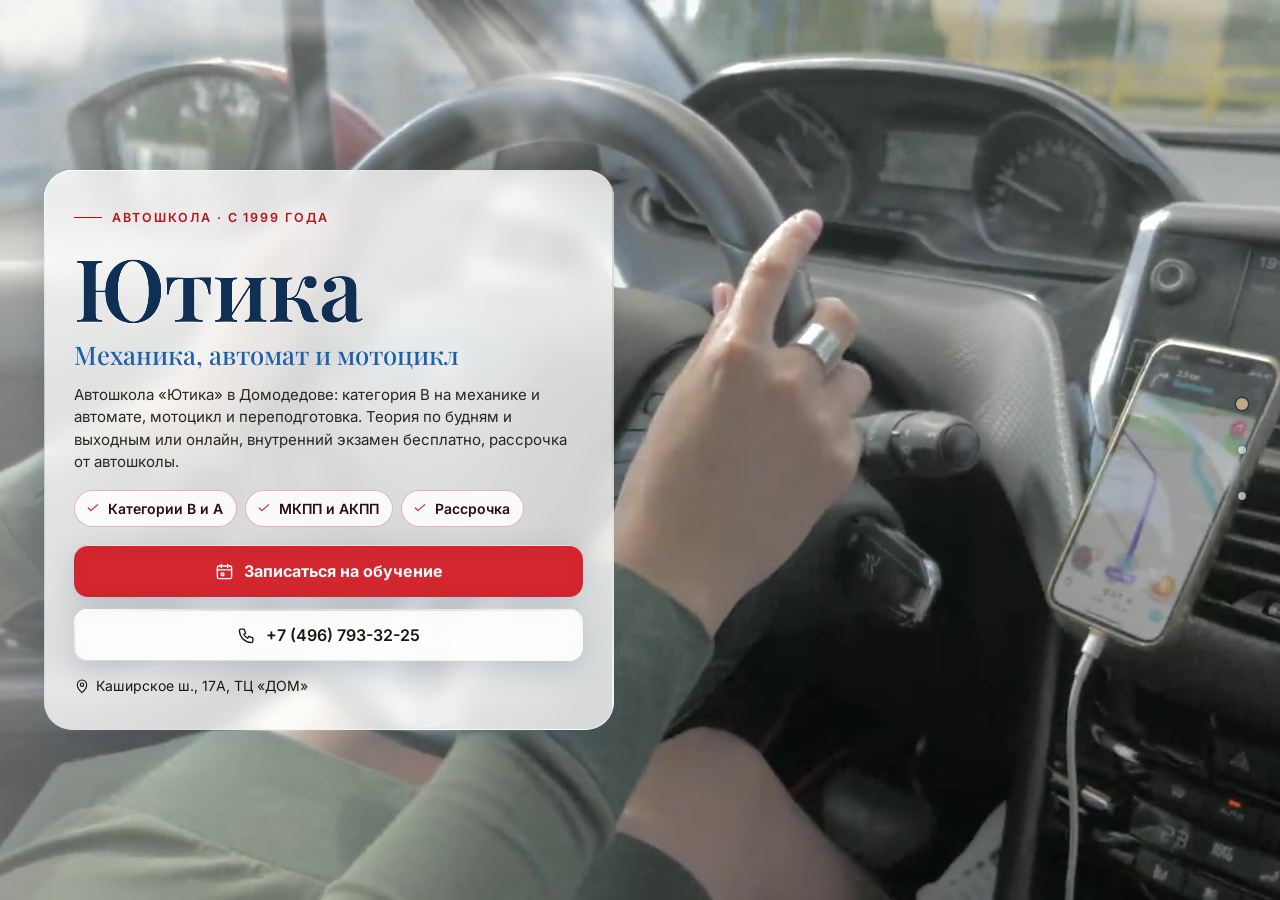
==== commit 7314b300: "Счётчик заходов без cookies и без IP" ====
--- a/index.html
+++ b/index.html
@@ -1855,5 +1855,7 @@
 <script src="js/title-b.js" defer></script>
 <script src="js/fit-title.js" defer></script>
 <script src="js/diag.js?v=1"></script>
+<!-- visits-counter: заход на сайт школы; без cookies и хранилища, IP не сохраняется; ?k=1 — наш просмотр -->
+<script>(function(){try{var q=location.search,s=(location.pathname.split('/')[1]||'').toLowerCase();if(!s)return;var n=0,done=false,iv=setInterval(function(){if(done)return;if(document.visibilityState==='visible')n++;if(n<3)return;done=true;clearInterval(iv);var u='https://rinazolotareva.ru/vseti-api/avto-hit?s='+encodeURIComponent(s)+'&k='+(/[?&]k=1\b/.test(q)?1:0)+'&w='+(navigator.webdriver?1:0)+'&m='+(/Mobi|Android|iPhone|iPad/i.test(navigator.userAgent)?1:0);if(!(navigator.sendBeacon&&navigator.sendBeacon(u)))new Image().src=u;},1000);}catch(e){}})();</script>
 </body>
 </html>
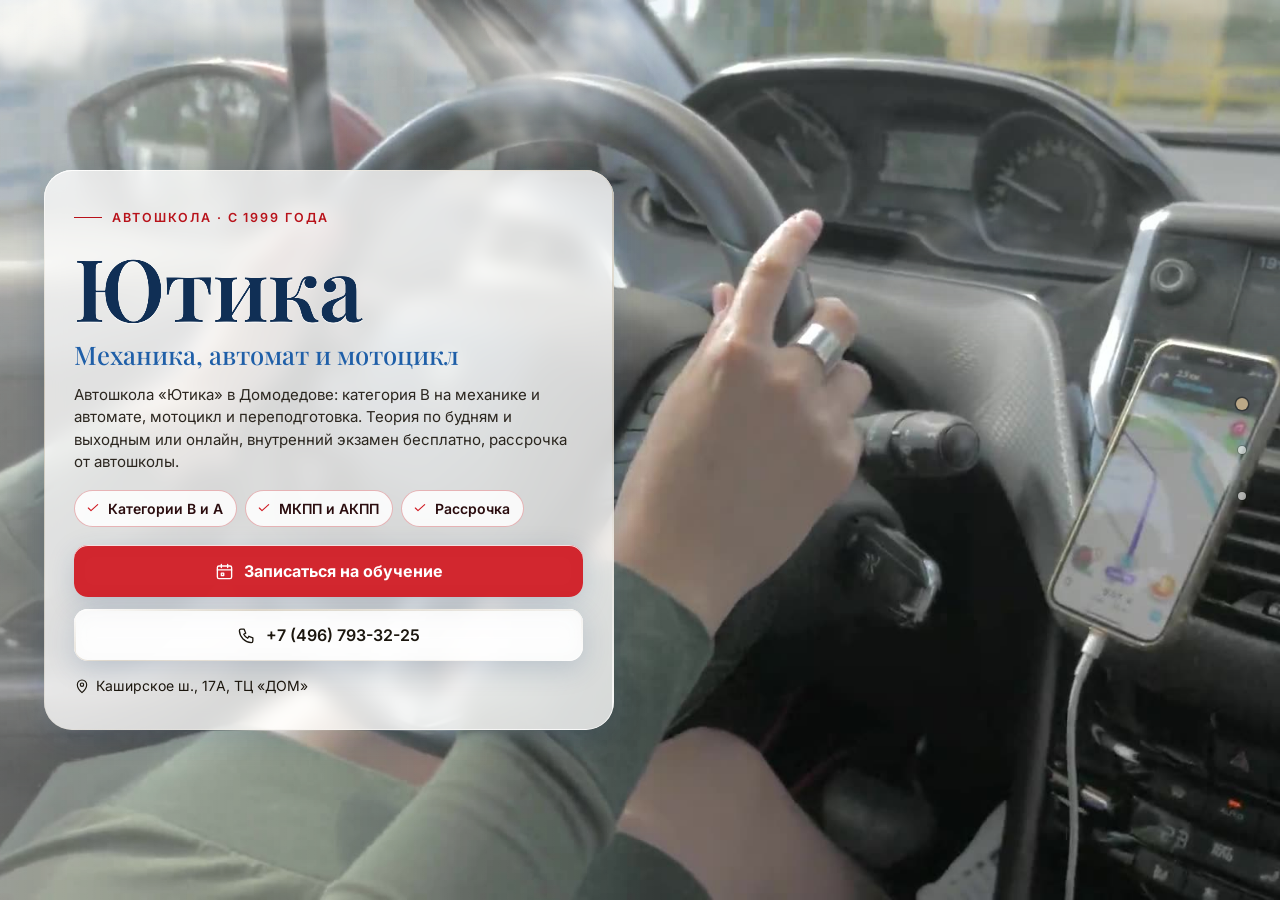
==== commit d5fa6b43: "Без чаек на первом экране" ====
--- a/index.html
+++ b/index.html
@@ -1851,7 +1851,6 @@
 </script>
 <script src="js/etalon.js" defer></script>
 <script src="js/clouds.js" defer></script>
-<script src="js/gulls.js" defer></script>
 <script src="js/title-b.js" defer></script>
 <script src="js/fit-title.js" defer></script>
 <script src="js/diag.js?v=1"></script>
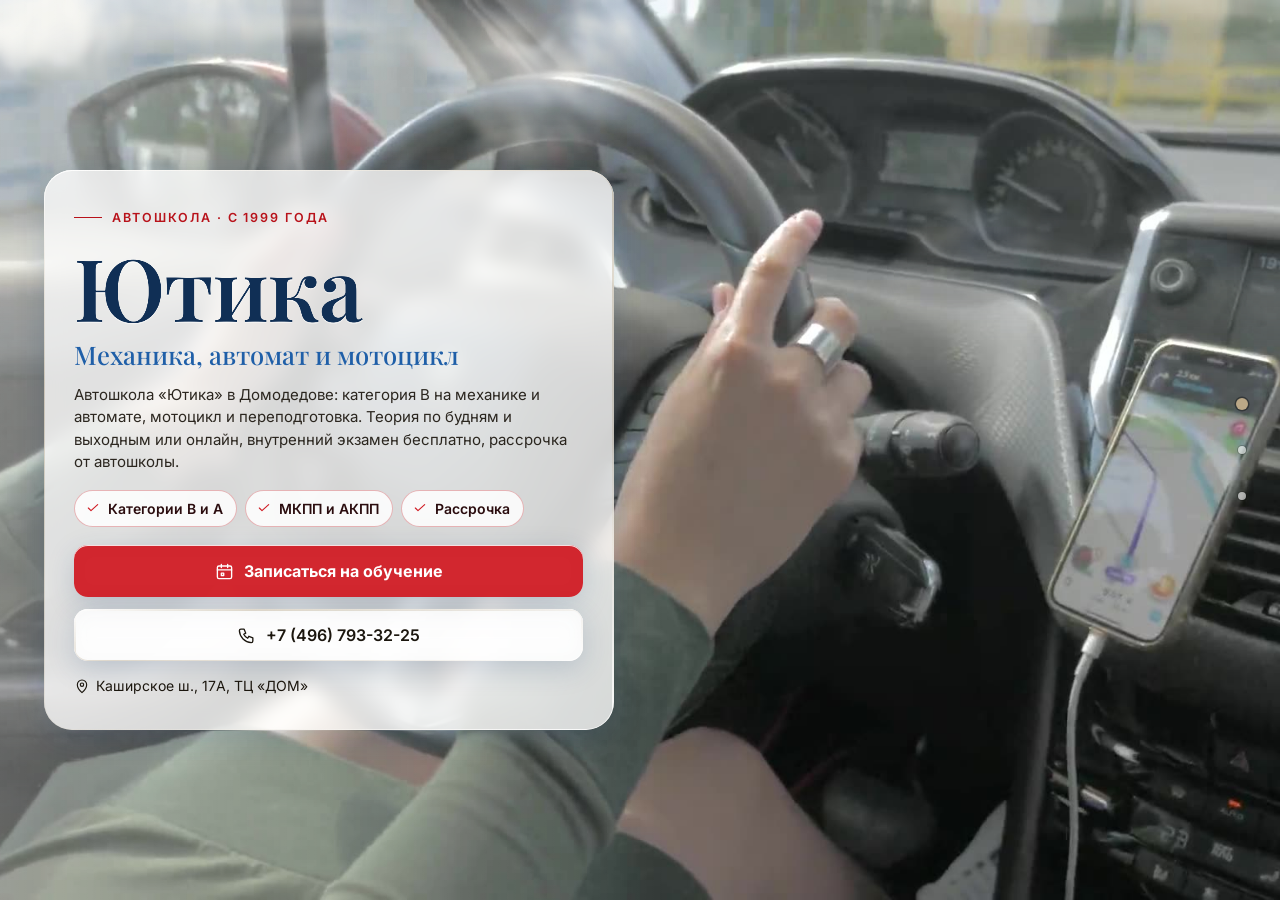
==== commit 80ef9e0a: "«Как нас найти»: за картой картинка города Co-Authored-By: Claude Opus 5.5 <noreply@anthropic.com>" ====
--- a/index.html
+++ b/index.html
@@ -606,6 +606,16 @@
 <link rel="stylesheet" href="css/nevo.css?v=20261112f">
 <link rel="stylesheet" href="css/school.css?v=1">
 <script type="application/ld+json">{"@context": "https://schema.org", "@type": "DrivingSchool", "name": "Автошкола «Ютика»", "telephone": "+7 (496) 793-32-25", "email": "yutikasite@yandex.ru", "sameAs": [], "address": {"@type": "PostalAddress", "streetAddress": "Каширское ш., 17А", "addressLocality": "Домодедово", "addressCountry": "RU"}, "geo": {"@type": "GeoCoordinates", "latitude": 55.4448879, "longitude": 37.7676565}, "department": [], "hasOfferCatalog": {"@type": "OfferCatalog", "name": "Обучение вождению", "itemListElement": [{"@type": "Offer", "itemOffered": {"@type": "Course", "name": "B  — стандартный — Стоимость"}, "price": "30000", "priceCurrency": "RUB"}, {"@type": "Offer", "itemOffered": {"@type": "Course", "name": "B  — онлайн-курс — Стоимость"}, "price": "30000", "priceCurrency": "RUB"}, {"@type": "Offer", "itemOffered": {"@type": "Course", "name": "Переподготовка  — Стоимость"}, "price": "15000", "priceCurrency": "RUB"}, {"@type": "Offer", "itemOffered": {"@type": "Course", "name": "A  — мотоцикл — Стоимость"}, "price": "23000", "priceCurrency": "RUB"}, {"@type": "Offer", "itemOffered": {"@type": "Course", "name": "Теория  — Стоимость"}, "price": "8000", "priceCurrency": "RUB"}]}, "legalName": "ООО «ЮТИКА»"}</script>
+<style id="city-map-bg">
+/* Фон раздела «Как нас найти» — картинка города школы */
+#contacts .sec-bg{background:#1c2633}
+#contacts .sec-bg .a4bg{display:none}
+#contacts .sec-bg .city-bg{position:absolute;inset:0}
+#contacts .sec-bg .city-bg img{opacity:1;object-fit:cover;object-position:50% 60%}
+#contacts .sec-bg::after,html[data-theme="light"]:not([data-hc="1"]) #contacts .sec-bg::after{background:linear-gradient(180deg,rgba(10,22,40,.10) 0%,rgba(10,22,40,.30) 100%)}
+html[data-theme="dark"] #contacts .sec-bg::after{background:rgba(5,12,24,.55)}
+@media (max-width:760px){#contacts .sec-bg .city-bg img{object-position:50% 50%}}
+</style>
 </head>
 <body data-sec="0">
 <svg xmlns="http://www.w3.org/2000/svg" style="display:none" aria-hidden="true">
@@ -734,7 +744,7 @@
 
 <!-- contacts -->
     <section class="sec nk-sec" id="contacts" data-title="nav_contacts">
-      <div class="sec-bg" aria-hidden="true"><div class="a4bg vl-scheme" aria-hidden="true"><svg viewBox="0 0 1600 900" preserveAspectRatio="xMidYMid slice" focusable="false"><path class="vls-wave" d="M0 820 C 300 790, 700 850, 1000 810 S 1400 780, 1600 820M0 860 C 400 830, 800 890, 1600 850"/><circle class="vls-ring" cx="800" cy="450" r="16" style="animation-delay:-0.00s"/><circle class="vls-pt" cx="800" cy="450" r="9"/><circle class="vls-hub" cx="800" cy="450" r="13"/></svg></div></div>
+      <div class="sec-bg" aria-hidden="true"><picture class="city-bg"><source media="(max-width:760px)" srcset="img/city-bg-m.jpg"><img src="img/city-bg.jpg" alt="" loading="lazy" decoding="async"></picture><div class="a4bg vl-scheme" aria-hidden="true"><svg viewBox="0 0 1600 900" preserveAspectRatio="xMidYMid slice" focusable="false"><path class="vls-wave" d="M0 820 C 300 790, 700 850, 1000 810 S 1400 780, 1600 820M0 860 C 400 830, 800 890, 1600 850"/><circle class="vls-ring" cx="800" cy="450" r="16" style="animation-delay:-0.00s"/><circle class="vls-pt" cx="800" cy="450" r="9"/><circle class="vls-hub" cx="800" cy="450" r="13"/></svg></div></div>
       <div class="sec-scroll"><div class="wrap">
         <div class="sec-head glass glow"><span class="kicker rv" style="--i:0">Контакты</span><h2 class="h2 rv" style="--i:1">Как нас найти</h2></div>
         <div class="contacts nk-contacts vl-contacts">
